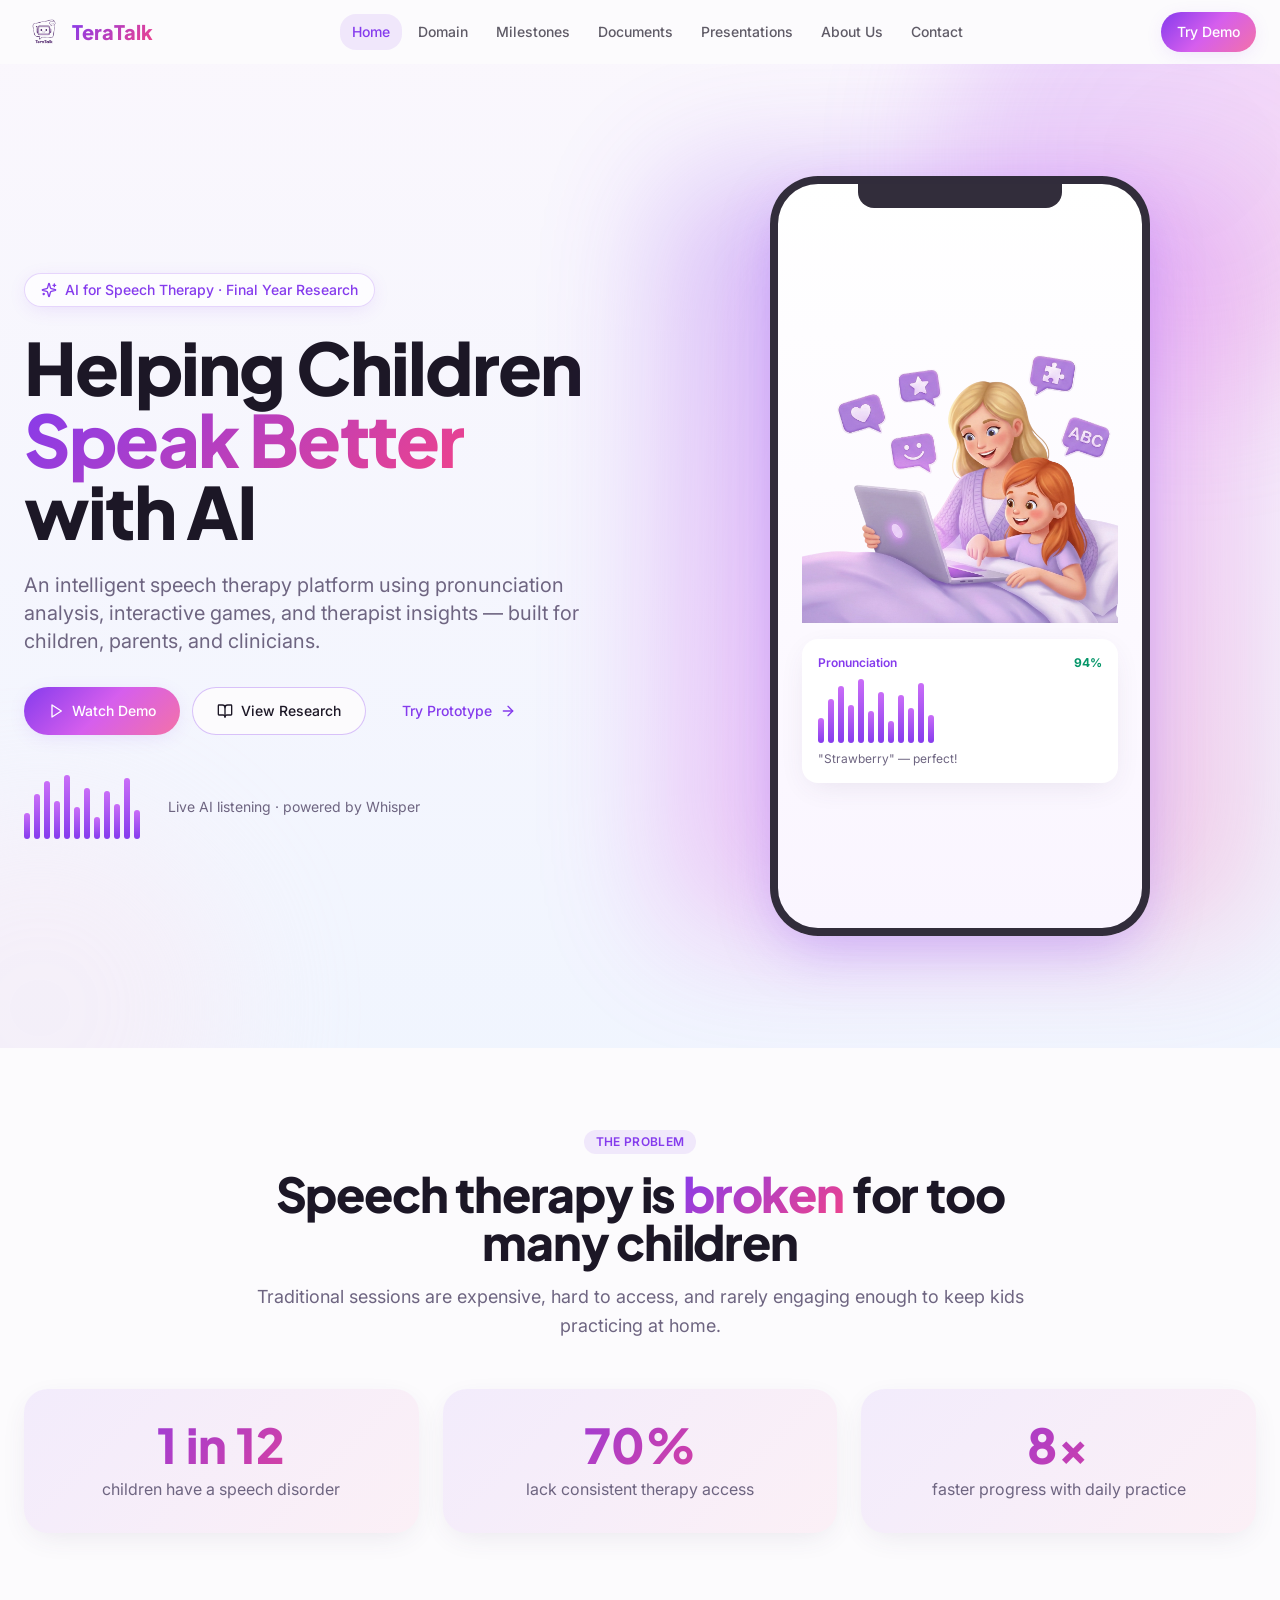
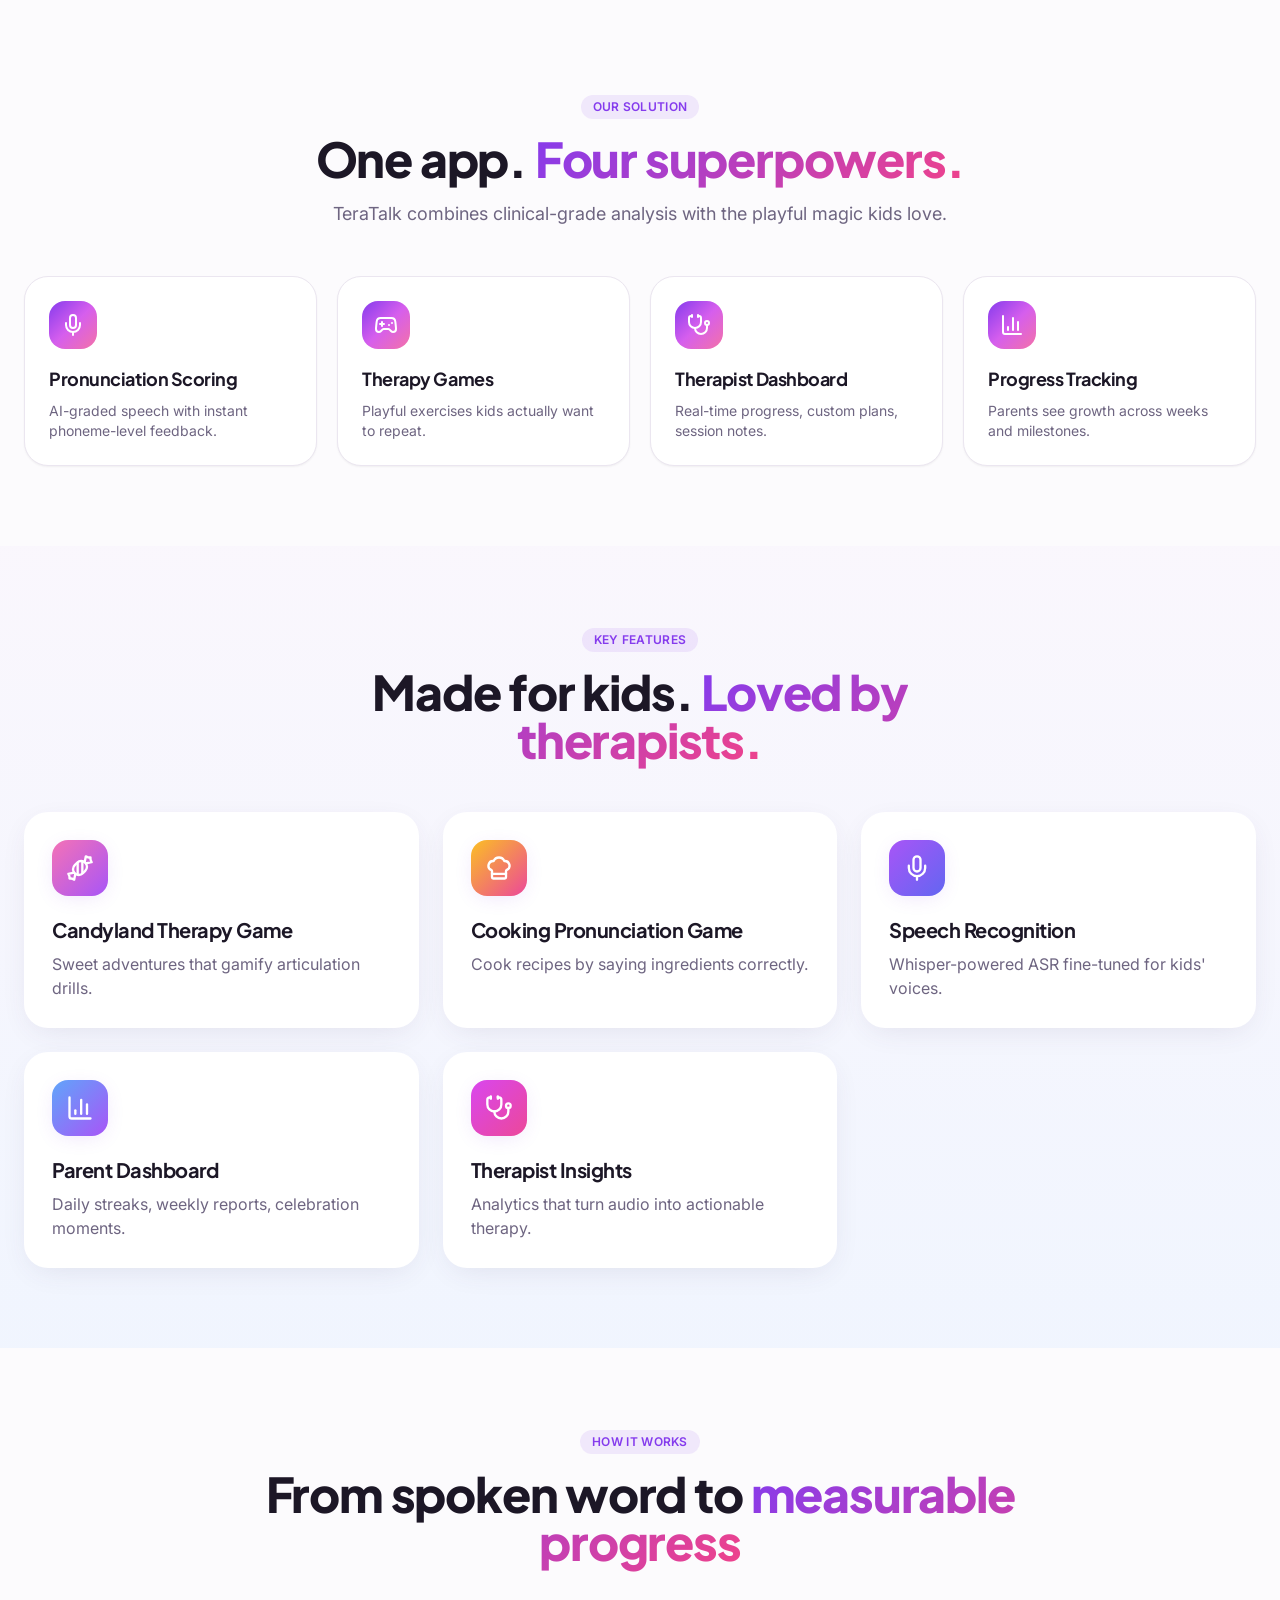
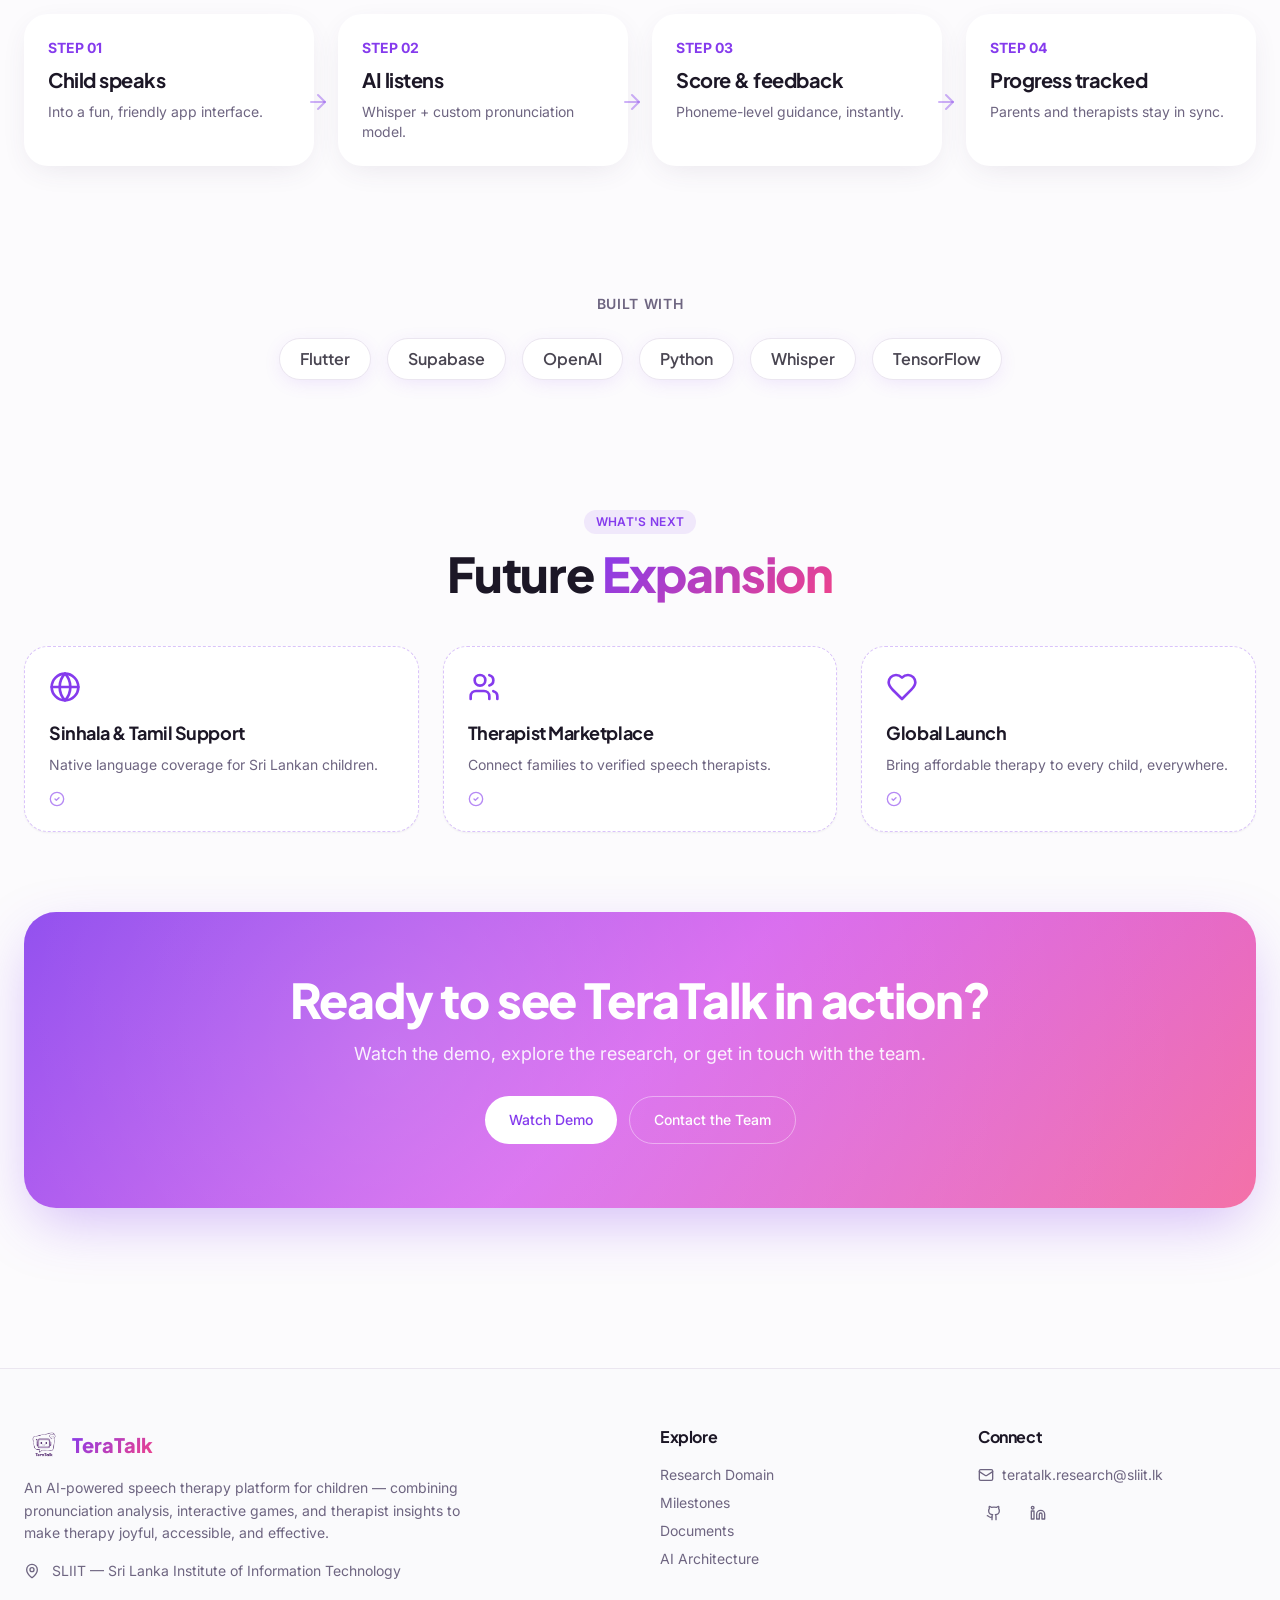
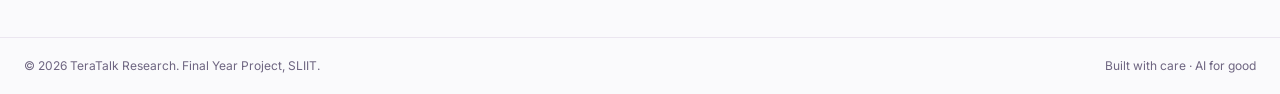
==== index.html @ 1e25bea4 "Initial commit" ====
<!DOCTYPE html>
<html lang="en">

<head>
  <meta charset="UTF-8">
  <meta name="viewport" content="width=device-width, initial-scale=1.0">
  <title>TeraTalk — AI Speech Therapy for Children</title>
  <meta name="description"
    content="An intelligent speech therapy platform using pronunciation analysis, interactive games, and therapist insights to help children speak better.">
  <meta name="author" content="TeraTalk Research Team">

  <meta property="og:title" content="TeraTalk — AI Speech Therapy for Children">
  <meta property="og:description" content="Helping children speak better with AI — research project by SLIIT students.">
  <meta property="og:type" content="website">
  <meta property="og:image" content="https://lovable.dev/opengraph-image-p98pqg.png">

  <meta name="twitter:card" content="summary_large_image">
  <meta name="twitter:site" content="@Lovable">
  <meta name="twitter:image" content="https://lovable.dev/opengraph-image-p98pqg.png">

  <link rel="stylesheet" href="style.css">
  <style type="text/css">
    :where(html[dir="ltr"]),
    :where([data-sonner-toaster][dir="ltr"]) {
      --toast-icon-margin-start: -3px;
      --toast-icon-margin-end: 4px;
      --toast-svg-margin-start: -1px;
      --toast-svg-margin-end: 0px;
      --toast-button-margin-start: auto;
      --toast-button-margin-end: 0;
      --toast-close-button-start: 0;
      --toast-close-button-end: unset;
      --toast-close-button-transform: translate(-35%, -35%)
    }

    :where(html[dir="rtl"]),
    :where([data-sonner-toaster][dir="rtl"]) {
      --toast-icon-margin-start: 4px;
      --toast-icon-margin-end: -3px;
      --toast-svg-margin-start: 0px;
      --toast-svg-margin-end: -1px;
      --toast-button-margin-start: 0;
      --toast-button-margin-end: auto;
      --toast-close-button-start: unset;
      --toast-close-button-end: 0;
      --toast-close-button-transform: translate(35%, -35%)
    }

    :where([data-sonner-toaster]) {
      position: fixed;
      width: var(--width);
      font-family: ui-sans-serif, system-ui, -apple-system, BlinkMacSystemFont, Segoe UI, Roboto, Helvetica Neue, Arial, Noto Sans, sans-serif, Apple Color Emoji, Segoe UI Emoji, Segoe UI Symbol, Noto Color Emoji;
      --gray1: hsl(0, 0%, 99%);
      --gray2: hsl(0, 0%, 97.3%);
      --gray3: hsl(0, 0%, 95.1%);
      --gray4: hsl(0, 0%, 93%);
      --gray5: hsl(0, 0%, 90.9%);
      --gray6: hsl(0, 0%, 88.7%);
      --gray7: hsl(0, 0%, 85.8%);
      --gray8: hsl(0, 0%, 78%);
      --gray9: hsl(0, 0%, 56.1%);
      --gray10: hsl(0, 0%, 52.3%);
      --gray11: hsl(0, 0%, 43.5%);
      --gray12: hsl(0, 0%, 9%);
      --border-radius: 8px;
      box-sizing: border-box;
      padding: 0;
      margin: 0;
      list-style: none;
      outline: none;
      z-index: 999999999;
      transition: transform .4s ease
    }

    :where([data-sonner-toaster][data-lifted="true"]) {
      transform: translateY(-10px)
    }

    @media (hover: none) and (pointer: coarse) {
      :where([data-sonner-toaster][data-lifted="true"]) {
        transform: none
      }
    }

    :where([data-sonner-toaster][data-x-position="right"]) {
      right: var(--offset-right)
    }

    :where([data-sonner-toaster][data-x-position="left"]) {
      left: var(--offset-left)
    }

    :where([data-sonner-toaster][data-x-position="center"]) {
      left: 50%;
      transform: translate(-50%)
    }

    :where([data-sonner-toaster][data-y-position="top"]) {
      top: var(--offset-top)
    }

    :where([data-sonner-toaster][data-y-position="bottom"]) {
      bottom: var(--offset-bottom)
    }

    :where([data-sonner-toast]) {
      --y: translateY(100%);
      --lift-amount: calc(var(--lift) * var(--gap));
      z-index: var(--z-index);
      position: absolute;
      opacity: 0;
      transform: var(--y);
      filter: blur(0);
      touch-action: none;
      transition: transform .4s, opacity .4s, height .4s, box-shadow .2s;
      box-sizing: border-box;
      outline: none;
      overflow-wrap: anywhere
    }

    :where([data-sonner-toast][data-styled="true"]) {
      padding: 16px;
      background: var(--normal-bg);
      border: 1px solid var(--normal-border);
      color: var(--normal-text);
      border-radius: var(--border-radius);
      box-shadow: 0 4px 12px #0000001a;
      width: var(--width);
      font-size: 13px;
      display: flex;
      align-items: center;
      gap: 6px
    }

    :where([data-sonner-toast]:focus-visible) {
      box-shadow: 0 4px 12px #0000001a, 0 0 0 2px #0003
    }

    :where([data-sonner-toast][data-y-position="top"]) {
      top: 0;
      --y: translateY(-100%);
      --lift: 1;
      --lift-amount: calc(1 * var(--gap))
    }

    :where([data-sonner-toast][data-y-position="bottom"]) {
      bottom: 0;
      --y: translateY(100%);
      --lift: -1;
      --lift-amount: calc(var(--lift) * var(--gap))
    }

    :where([data-sonner-toast]) :where([data-description]) {
      font-weight: 400;
      line-height: 1.4;
      color: inherit
    }

    :where([data-sonner-toast]) :where([data-title]) {
      font-weight: 500;
      line-height: 1.5;
      color: inherit
    }

    :where([data-sonner-toast]) :where([data-icon]) {
      display: flex;
      height: 16px;
      width: 16px;
      position: relative;
      justify-content: flex-start;
      align-items: center;
      flex-shrink: 0;
      margin-left: var(--toast-icon-margin-start);
      margin-right: var(--toast-icon-margin-end)
    }

    :where([data-sonner-toast][data-promise="true"]) :where([data-icon])>svg {
      opacity: 0;
      transform: scale(.8);
      transform-origin: center;
      animation: sonner-fade-in .3s ease forwards
    }

    :where([data-sonner-toast]) :where([data-icon])>* {
      flex-shrink: 0
    }

    :where([data-sonner-toast]) :where([data-icon]) svg {
      margin-left: var(--toast-svg-margin-start);
      margin-right: var(--toast-svg-margin-end)
    }

    :where([data-sonner-toast]) :where([data-content]) {
      display: flex;
      flex-direction: column;
      gap: 2px
    }

    [data-sonner-toast][data-styled=true] [data-button] {
      border-radius: 4px;
      padding-left: 8px;
      padding-right: 8px;
      height: 24px;
      font-size: 12px;
      color: var(--normal-bg);
      background: var(--normal-text);
      margin-left: var(--toast-button-margin-start);
      margin-right: var(--toast-button-margin-end);
      border: none;
      cursor: pointer;
      outline: none;
      display: flex;
      align-items: center;
      flex-shrink: 0;
      transition: opacity .4s, box-shadow .2s
    }

    :where([data-sonner-toast]) :where([data-button]):focus-visible {
      box-shadow: 0 0 0 2px #0006
    }

    :where([data-sonner-toast]) :where([data-button]):first-of-type {
      margin-left: var(--toast-button-margin-start);
      margin-right: var(--toast-button-margin-end)
    }

    :where([data-sonner-toast]) :where([data-cancel]) {
      color: var(--normal-text);
      background: rgba(0, 0, 0, .08)
    }

    :where([data-sonner-toast][data-theme="dark"]) :where([data-cancel]) {
      background: rgba(255, 255, 255, .3)
    }

    :where([data-sonner-toast]) :where([data-close-button]) {
      position: absolute;
      left: var(--toast-close-button-start);
      right: var(--toast-close-button-end);
      top: 0;
      height: 20px;
      width: 20px;
      display: flex;
      justify-content: center;
      align-items: center;
      padding: 0;
      color: var(--gray12);
      border: 1px solid var(--gray4);
      transform: var(--toast-close-button-transform);
      border-radius: 50%;
      cursor: pointer;
      z-index: 1;
      transition: opacity .1s, background .2s, border-color .2s
    }

    [data-sonner-toast] [data-close-button] {
      background: var(--gray1)
    }

    :where([data-sonner-toast]) :where([data-close-button]):focus-visible {
      box-shadow: 0 4px 12px #0000001a, 0 0 0 2px #0003
    }

    :where([data-sonner-toast]) :where([data-disabled="true"]) {
      cursor: not-allowed
    }

    :where([data-sonner-toast]):hover :where([data-close-button]):hover {
      background: var(--gray2);
      border-color: var(--gray5)
    }

    :where([data-sonner-toast][data-swiping="true"]):before {
      content: "";
      position: absolute;
      left: -50%;
      right: -50%;
      height: 100%;
      z-index: -1
    }

    :where([data-sonner-toast][data-y-position="top"][data-swiping="true"]):before {
      bottom: 50%;
      transform: scaleY(3) translateY(50%)
    }

    :where([data-sonner-toast][data-y-position="bottom"][data-swiping="true"]):before {
      top: 50%;
      transform: scaleY(3) translateY(-50%)
    }

    :where([data-sonner-toast][data-swiping="false"][data-removed="true"]):before {
      content: "";
      position: absolute;
      inset: 0;
      transform: scaleY(2)
    }

    :where([data-sonner-toast]):after {
      content: "";
      position: absolute;
      left: 0;
      height: calc(var(--gap) + 1px);
      bottom: 100%;
      width: 100%
    }

    :where([data-sonner-toast][data-mounted="true"]) {
      --y: translateY(0);
      opacity: 1
    }

    :where([data-sonner-toast][data-expanded="false"][data-front="false"]) {
      --scale: var(--toasts-before) * .05 + 1;
      --y: translateY(calc(var(--lift-amount) * var(--toasts-before))) scale(calc(-1 * var(--scale)));
      height: var(--front-toast-height)
    }

    :where([data-sonner-toast])>* {
      transition: opacity .4s
    }

    :where([data-sonner-toast][data-expanded="false"][data-front="false"][data-styled="true"])>* {
      opacity: 0
    }

    :where([data-sonner-toast][data-visible="false"]) {
      opacity: 0;
      pointer-events: none
    }

    :where([data-sonner-toast][data-mounted="true"][data-expanded="true"]) {
      --y: translateY(calc(var(--lift) * var(--offset)));
      height: var(--initial-height)
    }

    :where([data-sonner-toast][data-removed="true"][data-front="true"][data-swipe-out="false"]) {
      --y: translateY(calc(var(--lift) * -100%));
      opacity: 0
    }

    :where([data-sonner-toast][data-removed="true"][data-front="false"][data-swipe-out="false"][data-expanded="true"]) {
      --y: translateY(calc(var(--lift) * var(--offset) + var(--lift) * -100%));
      opacity: 0
    }

    :where([data-sonner-toast][data-removed="true"][data-front="false"][data-swipe-out="false"][data-expanded="false"]) {
      --y: translateY(40%);
      opacity: 0;
      transition: transform .5s, opacity .2s
    }

    :where([data-sonner-toast][data-removed="true"][data-front="false"]):before {
      height: calc(var(--initial-height) + 20%)
    }

    [data-sonner-toast][data-swiping=true] {
      transform: var(--y) translateY(var(--swipe-amount-y, 0px)) translate(var(--swipe-amount-x, 0px));
      transition: none
    }

    [data-sonner-toast][data-swiped=true] {
      user-select: none
    }

    [data-sonner-toast][data-swipe-out=true][data-y-position=bottom],
    [data-sonner-toast][data-swipe-out=true][data-y-position=top] {
      animation-duration: .2s;
      animation-timing-function: ease-out;
      animation-fill-mode: forwards
    }

    [data-sonner-toast][data-swipe-out=true][data-swipe-direction=left] {
      animation-name: swipe-out-left
    }

    [data-sonner-toast][data-swipe-out=true][data-swipe-direction=right] {
      animation-name: swipe-out-right
    }

    [data-sonner-toast][data-swipe-out=true][data-swipe-direction=up] {
      animation-name: swipe-out-up
    }

    [data-sonner-toast][data-swipe-out=true][data-swipe-direction=down] {
      animation-name: swipe-out-down
    }

    @keyframes swipe-out-left {
      0% {
        transform: var(--y) translate(var(--swipe-amount-x));
        opacity: 1
      }

      to {
        transform: var(--y) translate(calc(var(--swipe-amount-x) - 100%));
        opacity: 0
      }
    }

    @keyframes swipe-out-right {
      0% {
        transform: var(--y) translate(var(--swipe-amount-x));
        opacity: 1
      }

      to {
        transform: var(--y) translate(calc(var(--swipe-amount-x) + 100%));
        opacity: 0
      }
    }

    @keyframes swipe-out-up {
      0% {
        transform: var(--y) translateY(var(--swipe-amount-y));
        opacity: 1
      }

      to {
        transform: var(--y) translateY(calc(var(--swipe-amount-y) - 100%));
        opacity: 0
      }
    }

    @keyframes swipe-out-down {
      0% {
        transform: var(--y) translateY(var(--swipe-amount-y));
        opacity: 1
      }

      to {
        transform: var(--y) translateY(calc(var(--swipe-amount-y) + 100%));
        opacity: 0
      }
    }

    @media (max-width: 600px) {
      [data-sonner-toaster] {
        position: fixed;
        right: var(--mobile-offset-right);
        left: var(--mobile-offset-left);
        width: 100%
      }

      [data-sonner-toaster][dir=rtl] {
        left: calc(var(--mobile-offset-left) * -1)
      }

      [data-sonner-toaster] [data-sonner-toast] {
        left: 0;
        right: 0;
        width: calc(100% - var(--mobile-offset-left) * 2)
      }

      [data-sonner-toaster][data-x-position=left] {
        left: var(--mobile-offset-left)
      }

      [data-sonner-toaster][data-y-position=bottom] {
        bottom: var(--mobile-offset-bottom)
      }

      [data-sonner-toaster][data-y-position=top] {
        top: var(--mobile-offset-top)
      }

      [data-sonner-toaster][data-x-position=center] {
        left: var(--mobile-offset-left);
        right: var(--mobile-offset-right);
        transform: none
      }
    }

    [data-sonner-toaster][data-theme=light] {
      --normal-bg: #fff;
      --normal-border: var(--gray4);
      --normal-text: var(--gray12);
      --success-bg: hsl(143, 85%, 96%);
      --success-border: hsl(145, 92%, 91%);
      --success-text: hsl(140, 100%, 27%);
      --info-bg: hsl(208, 100%, 97%);
      --info-border: hsl(221, 91%, 91%);
      --info-text: hsl(210, 92%, 45%);
      --warning-bg: hsl(49, 100%, 97%);
      --warning-border: hsl(49, 91%, 91%);
      --warning-text: hsl(31, 92%, 45%);
      --error-bg: hsl(359, 100%, 97%);
      --error-border: hsl(359, 100%, 94%);
      --error-text: hsl(360, 100%, 45%)
    }

    [data-sonner-toaster][data-theme=light] [data-sonner-toast][data-invert=true] {
      --normal-bg: #000;
      --normal-border: hsl(0, 0%, 20%);
      --normal-text: var(--gray1)
    }

    [data-sonner-toaster][data-theme=dark] [data-sonner-toast][data-invert=true] {
      --normal-bg: #fff;
      --normal-border: var(--gray3);
      --normal-text: var(--gray12)
    }

    [data-sonner-toaster][data-theme=dark] {
      --normal-bg: #000;
      --normal-bg-hover: hsl(0, 0%, 12%);
      --normal-border: hsl(0, 0%, 20%);
      --normal-border-hover: hsl(0, 0%, 25%);
      --normal-text: var(--gray1);
      --success-bg: hsl(150, 100%, 6%);
      --success-border: hsl(147, 100%, 12%);
      --success-text: hsl(150, 86%, 65%);
      --info-bg: hsl(215, 100%, 6%);
      --info-border: hsl(223, 100%, 12%);
      --info-text: hsl(216, 87%, 65%);
      --warning-bg: hsl(64, 100%, 6%);
      --warning-border: hsl(60, 100%, 12%);
      --warning-text: hsl(46, 87%, 65%);
      --error-bg: hsl(358, 76%, 10%);
      --error-border: hsl(357, 89%, 16%);
      --error-text: hsl(358, 100%, 81%)
    }

    [data-sonner-toaster][data-theme=dark] [data-sonner-toast] [data-close-button] {
      background: var(--normal-bg);
      border-color: var(--normal-border);
      color: var(--normal-text)
    }

    [data-sonner-toaster][data-theme=dark] [data-sonner-toast] [data-close-button]:hover {
      background: var(--normal-bg-hover);
      border-color: var(--normal-border-hover)
    }

    [data-rich-colors=true][data-sonner-toast][data-type=success],
    [data-rich-colors=true][data-sonner-toast][data-type=success] [data-close-button] {
      background: var(--success-bg);
      border-color: var(--success-border);
      color: var(--success-text)
    }

    [data-rich-colors=true][data-sonner-toast][data-type=info],
    [data-rich-colors=true][data-sonner-toast][data-type=info] [data-close-button] {
      background: var(--info-bg);
      border-color: var(--info-border);
      color: var(--info-text)
    }

    [data-rich-colors=true][data-sonner-toast][data-type=warning],
    [data-rich-colors=true][data-sonner-toast][data-type=warning] [data-close-button] {
      background: var(--warning-bg);
      border-color: var(--warning-border);
      color: var(--warning-text)
    }

    [data-rich-colors=true][data-sonner-toast][data-type=error],
    [data-rich-colors=true][data-sonner-toast][data-type=error] [data-close-button] {
      background: var(--error-bg);
      border-color: var(--error-border);
      color: var(--error-text)
    }

    .sonner-loading-wrapper {
      --size: 16px;
      height: var(--size);
      width: var(--size);
      position: absolute;
      inset: 0;
      z-index: 10
    }

    .sonner-loading-wrapper[data-visible=false] {
      transform-origin: center;
      animation: sonner-fade-out .2s ease forwards
    }

    .sonner-spinner {
      position: relative;
      top: 50%;
      left: 50%;
      height: var(--size);
      width: var(--size)
    }

    .sonner-loading-bar {
      animation: sonner-spin 1.2s linear infinite;
      background: var(--gray11);
      border-radius: 6px;
      height: 8%;
      left: -10%;
      position: absolute;
      top: -3.9%;
      width: 24%
    }

    .sonner-loading-bar:nth-child(1) {
      animation-delay: -1.2s;
      transform: rotate(.0001deg) translate(146%)
    }

    .sonner-loading-bar:nth-child(2) {
      animation-delay: -1.1s;
      transform: rotate(30deg) translate(146%)
    }

    .sonner-loading-bar:nth-child(3) {
      animation-delay: -1s;
      transform: rotate(60deg) translate(146%)
    }

    .sonner-loading-bar:nth-child(4) {
      animation-delay: -.9s;
      transform: rotate(90deg) translate(146%)
    }

    .sonner-loading-bar:nth-child(5) {
      animation-delay: -.8s;
      transform: rotate(120deg) translate(146%)
    }

    .sonner-loading-bar:nth-child(6) {
      animation-delay: -.7s;
      transform: rotate(150deg) translate(146%)
    }

    .sonner-loading-bar:nth-child(7) {
      animation-delay: -.6s;
      transform: rotate(180deg) translate(146%)
    }

    .sonner-loading-bar:nth-child(8) {
      animation-delay: -.5s;
      transform: rotate(210deg) translate(146%)
    }

    .sonner-loading-bar:nth-child(9) {
      animation-delay: -.4s;
      transform: rotate(240deg) translate(146%)
    }

    .sonner-loading-bar:nth-child(10) {
      animation-delay: -.3s;
      transform: rotate(270deg) translate(146%)
    }

    .sonner-loading-bar:nth-child(11) {
      animation-delay: -.2s;
      transform: rotate(300deg) translate(146%)
    }

    .sonner-loading-bar:nth-child(12) {
      animation-delay: -.1s;
      transform: rotate(330deg) translate(146%)
    }

    @keyframes sonner-fade-in {
      0% {
        opacity: 0;
        transform: scale(.8)
      }

      to {
        opacity: 1;
        transform: scale(1)
      }
    }

    @keyframes sonner-fade-out {
      0% {
        opacity: 1;
        transform: scale(1)
      }

      to {
        opacity: 0;
        transform: scale(.8)
      }
    }

    @keyframes sonner-spin {
      0% {
        opacity: 1
      }

      to {
        opacity: .15
      }
    }

    @media (prefers-reduced-motion) {

      [data-sonner-toast],
      [data-sonner-toast]>*,
      .sonner-loading-bar {
        transition: none !important;
        animation: none !important
      }
    }

    .sonner-loader {
      position: absolute;
      top: 50%;
      left: 50%;
      transform: translate(-50%, -50%);
      transform-origin: center;
      transition: opacity .2s, transform .2s
    }

    .sonner-loader[data-visible=false] {
      opacity: 0;
      transform: scale(.8) translate(-50%, -50%)
    }
  </style>
</head>

<body>
  <div id="root">
    <div role="region" aria-label="Notifications (F8)" tabindex="-1" style="pointer-events: none;">
      <ol tabindex="-1"
        class="fixed top-0 z-[100] flex max-h-screen w-full flex-col-reverse p-4 sm:bottom-0 sm:right-0 sm:top-auto sm:flex-col md:max-w-[420px]">
      </ol>
    </div>
    <section aria-label="Notifications alt+T" tabindex="-1" aria-live="polite" aria-relevant="additions text"
      aria-atomic="false"></section>
    <div class="min-h-screen flex flex-col">
      <header class="fixed top-0 inset-x-0 z-50 transition-smooth bg-transparent">
        <div class="container flex h-16 items-center justify-between"><a
            class="flex items-center gap-2 font-display font-extrabold text-xl" href="index.html"><span
              class="grid place-items-center w-10 h-10 overflow-hidden"><img src="assets/logo.png" alt="TeraTalk Logo"
                class="w-full h-full object-contain" /></span><span class="text-gradient">TeraTalk</span></a>
          <nav class="hidden lg:flex items-center gap-1"><a aria-current="page"
              class="px-3 py-2 text-sm font-medium rounded-lg transition-smooth text-primary bg-primary/10"
              href="index.html">Home</a><a
              class="px-3 py-2 text-sm font-medium rounded-lg transition-smooth text-foreground/70 hover:text-primary hover:bg-primary/5"
              href="domain.html">Domain</a><a
              class="px-3 py-2 text-sm font-medium rounded-lg transition-smooth text-foreground/70 hover:text-primary hover:bg-primary/5"
              href="milestones.html">Milestones</a><a
              class="px-3 py-2 text-sm font-medium rounded-lg transition-smooth text-foreground/70 hover:text-primary hover:bg-primary/5"
              href="documents.html">Documents</a><a
              class="px-3 py-2 text-sm font-medium rounded-lg transition-smooth text-foreground/70 hover:text-primary hover:bg-primary/5"
              href="presentations.html">Presentations</a>
            <!-- <a
              class="px-3 py-2 text-sm font-medium rounded-lg transition-smooth text-foreground/70 hover:text-primary hover:bg-primary/5"
              href="demo.html">Demo</a> -->
            <!-- <a class="px-3 py-2 text-sm font-medium rounded-lg transition-smooth text-foreground/70 hover:text-primary hover:bg-primary/5"
              href="architecture.html">AI</a> -->

            <a class="px-3 py-2 text-sm font-medium rounded-lg transition-smooth text-foreground/70 hover:text-primary hover:bg-primary/5"
              href="about.html">About Us</a><a
              class="px-3 py-2 text-sm font-medium rounded-lg transition-smooth text-foreground/70 hover:text-primary hover:bg-primary/5"
              href="contact.html">Contact</a>
          </nav>
          <div class="hidden lg:flex"><a
              class="inline-flex items-center justify-center gap-2 whitespace-nowrap text-sm font-medium ring-offset-background transition-colors focus-visible:outline-none focus-visible:ring-2 focus-visible:ring-ring focus-visible:ring-offset-2 disabled:pointer-events-none disabled:opacity-50 [&amp;_svg]:pointer-events-none [&amp;_svg]:size-4 [&amp;_svg]:shrink-0 bg-primary hover:bg-primary/90 h-10 px-4 py-2 rounded-full gradient-hero text-white border-0 shadow-soft hover:shadow-glow"
              href="demo.html">Try Demo</a></div><button class="lg:hidden p-2 rounded-lg hover:bg-muted"
            aria-label="Menu"><svg xmlns="http://www.w3.org/2000/svg" width="24" height="24" viewBox="0 0 24 24"
              fill="none" stroke="currentColor" stroke-width="2" stroke-linecap="round" stroke-linejoin="round"
              class="lucide lucide-menu">
              <line x1="4" x2="20" y1="12" y2="12"></line>
              <line x1="4" x2="20" y1="6" y2="6"></line>
              <line x1="4" x2="20" y1="18" y2="18"></line>
            </svg></button>
        </div>
      </header>
      <main class="flex-1 pt-16">
        <section class="relative overflow-hidden">
          <div class="absolute inset-0 gradient-soft -z-10"></div>
          <div
            class="absolute -top-40 -right-40 w-[500px] h-[500px] rounded-full gradient-hero opacity-20 blur-3xl animate-pulse-glow -z-10">
          </div>
          <div
            class="absolute -bottom-40 -left-40 w-[400px] h-[400px] rounded-full bg-accent opacity-30 blur-3xl -z-10">
          </div>
          <div class="container py-20 md:py-28 grid lg:grid-cols-2 gap-12 items-center">
            <div class="animate-fade-up"><span
                class="inline-flex items-center gap-2 px-4 py-1.5 rounded-full bg-white/70 backdrop-blur border border-primary/20 text-sm font-medium text-primary mb-6 shadow-soft"><svg
                  xmlns="http://www.w3.org/2000/svg" width="24" height="24" viewBox="0 0 24 24" fill="none"
                  stroke="currentColor" stroke-width="2" stroke-linecap="round" stroke-linejoin="round"
                  class="lucide lucide-sparkles w-4 h-4">
                  <path
                    d="M9.937 15.5A2 2 0 0 0 8.5 14.063l-6.135-1.582a.5.5 0 0 1 0-.962L8.5 9.936A2 2 0 0 0 9.937 8.5l1.582-6.135a.5.5 0 0 1 .963 0L14.063 8.5A2 2 0 0 0 15.5 9.937l6.135 1.581a.5.5 0 0 1 0 .964L15.5 14.063a2 2 0 0 0-1.437 1.437l-1.582 6.135a.5.5 0 0 1-.963 0z">
                  </path>
                  <path d="M20 3v4"></path>
                  <path d="M22 5h-4"></path>
                  <path d="M4 17v2"></path>
                  <path d="M5 18H3"></path>
                </svg> AI for Speech Therapy · Final Year Research</span>
              <h1 class="text-4xl md:text-6xl lg:text-7xl font-display font-extrabold leading-[1.05] tracking-tight">
                Helping Children <br><span class="text-gradient">Speak Better</span> with AI</h1>
              <p class="mt-6 text-lg md:text-xl text-muted-foreground max-w-xl leading-relaxed">An intelligent speech
                therapy platform using pronunciation analysis, interactive games, and therapist insights — built for
                children, parents, and clinicians.</p>
              <div class="mt-8 flex flex-wrap gap-3"><a
                  class="inline-flex items-center justify-center gap-2 whitespace-nowrap text-sm font-medium ring-offset-background transition-colors focus-visible:outline-none focus-visible:ring-2 focus-visible:ring-ring focus-visible:ring-offset-2 disabled:pointer-events-none disabled:opacity-50 [&amp;_svg]:pointer-events-none [&amp;_svg]:size-4 [&amp;_svg]:shrink-0 bg-primary hover:bg-primary/90 rounded-full gradient-hero text-white border-0 shadow-soft hover:shadow-glow h-12 px-6"
                  href="demo.html"><svg xmlns="http://www.w3.org/2000/svg" width="24" height="24" viewBox="0 0 24 24"
                    fill="none" stroke="currentColor" stroke-width="2" stroke-linecap="round" stroke-linejoin="round"
                    class="lucide lucide-play w-4 h-4">
                    <polygon points="6 3 20 12 6 21 6 3"></polygon>
                  </svg> Watch Demo</a><a
                  class="inline-flex items-center justify-center gap-2 whitespace-nowrap text-sm font-medium ring-offset-background transition-colors focus-visible:outline-none focus-visible:ring-2 focus-visible:ring-ring focus-visible:ring-offset-2 disabled:pointer-events-none disabled:opacity-50 [&amp;_svg]:pointer-events-none [&amp;_svg]:size-4 [&amp;_svg]:shrink-0 border bg-background hover:text-accent-foreground rounded-full h-12 px-6 border-primary/30 hover:bg-primary/5"
                  href="domain.html"><svg xmlns="http://www.w3.org/2000/svg" width="24" height="24" viewBox="0 0 24 24"
                    fill="none" stroke="currentColor" stroke-width="2" stroke-linecap="round" stroke-linejoin="round"
                    class="lucide lucide-book-open w-4 h-4">
                    <path d="M12 7v14"></path>
                    <path
                      d="M3 18a1 1 0 0 1-1-1V4a1 1 0 0 1 1-1h5a4 4 0 0 1 4 4 4 4 0 0 1 4-4h5a1 1 0 0 1 1 1v13a1 1 0 0 1-1 1h-6a3 3 0 0 0-3 3 3 3 0 0 0-3-3z">
                    </path>
                  </svg> View Research</a><a
                  class="inline-flex items-center justify-center gap-2 whitespace-nowrap text-sm font-medium ring-offset-background transition-colors focus-visible:outline-none focus-visible:ring-2 focus-visible:ring-ring focus-visible:ring-offset-2 disabled:pointer-events-none disabled:opacity-50 [&amp;_svg]:pointer-events-none [&amp;_svg]:size-4 [&amp;_svg]:shrink-0 hover:text-accent-foreground rounded-full h-12 px-6 text-primary hover:bg-primary/10"
                  href="architecture.html">Try Prototype <svg xmlns="http://www.w3.org/2000/svg" width="24" height="24"
                    viewBox="0 0 24 24" fill="none" stroke="currentColor" stroke-width="2" stroke-linecap="round"
                    stroke-linejoin="round" class="lucide lucide-arrow-right w-4 h-4">
                    <path d="M5 12h14"></path>
                    <path d="m12 5 7 7-7 7"></path>
                  </svg></a></div>
              <div class="mt-10 flex items-center gap-4 text-sm text-muted-foreground">
                <div class="flex items-end gap-1 h-16 w-32"><span
                    class="waveform-bar w-1.5 rounded-full bg-gradient-to-t from-primary to-primary-glow"
                    style="height: 40%; animation-delay: 0s;"></span><span
                    class="waveform-bar w-1.5 rounded-full bg-gradient-to-t from-primary to-primary-glow"
                    style="height: 70%; animation-delay: 0.08s;"></span><span
                    class="waveform-bar w-1.5 rounded-full bg-gradient-to-t from-primary to-primary-glow"
                    style="height: 90%; animation-delay: 0.16s;"></span><span
                    class="waveform-bar w-1.5 rounded-full bg-gradient-to-t from-primary to-primary-glow"
                    style="height: 60%; animation-delay: 0.24s;"></span><span
                    class="waveform-bar w-1.5 rounded-full bg-gradient-to-t from-primary to-primary-glow"
                    style="height: 100%; animation-delay: 0.32s;"></span><span
                    class="waveform-bar w-1.5 rounded-full bg-gradient-to-t from-primary to-primary-glow"
                    style="height: 50%; animation-delay: 0.4s;"></span><span
                    class="waveform-bar w-1.5 rounded-full bg-gradient-to-t from-primary to-primary-glow"
                    style="height: 80%; animation-delay: 0.48s;"></span><span
                    class="waveform-bar w-1.5 rounded-full bg-gradient-to-t from-primary to-primary-glow"
                    style="height: 35%; animation-delay: 0.56s;"></span><span
                    class="waveform-bar w-1.5 rounded-full bg-gradient-to-t from-primary to-primary-glow"
                    style="height: 75%; animation-delay: 0.64s;"></span><span
                    class="waveform-bar w-1.5 rounded-full bg-gradient-to-t from-primary to-primary-glow"
                    style="height: 55%; animation-delay: 0.72s;"></span><span
                    class="waveform-bar w-1.5 rounded-full bg-gradient-to-t from-primary to-primary-glow"
                    style="height: 95%; animation-delay: 0.8s;"></span><span
                    class="waveform-bar w-1.5 rounded-full bg-gradient-to-t from-primary to-primary-glow"
                    style="height: 45%; animation-delay: 0.88s;"></span></div><span>Live AI listening · powered by
                  Whisper</span>
              </div>
            </div>
            <div class="relative animate-fade-up" style="animation-delay: 0.15s;">
              <div class="absolute inset-0 gradient-hero rounded-[3rem] blur-3xl opacity-30 animate-pulse-glow"></div>
              <div
                class="relative mx-auto w-[320px] md:w-[380px] aspect-[9/18] rounded-[3rem] bg-gradient-to-b from-white to-purple-50 border-8 border-foreground/90 shadow-glow overflow-hidden animate-float">
                <div class="absolute top-0 inset-x-0 h-6 bg-foreground/90 rounded-b-2xl mx-20"></div>
                <div class="absolute inset-0 p-6 pt-10 flex flex-col items-center justify-center"><img
                    src="assets/onboard2.png" alt="Child speaking with AI" class="w-full max-h-[60%] object-contain"
                    width="760" height="760">
                  <div class="mt-4 w-full bg-white rounded-2xl p-4 shadow-card">
                    <div class="flex items-center justify-between mb-2"><span
                        class="text-xs font-semibold text-primary">Pronunciation</span><span
                        class="text-xs font-bold text-emerald-600">94%</span></div>
                    <div class="flex items-end gap-1 h-16 w-full h-10"><span
                        class="waveform-bar w-1.5 rounded-full bg-gradient-to-t from-primary to-primary-glow"
                        style="height: 40%; animation-delay: 0s;"></span><span
                        class="waveform-bar w-1.5 rounded-full bg-gradient-to-t from-primary to-primary-glow"
                        style="height: 70%; animation-delay: 0.08s;"></span><span
                        class="waveform-bar w-1.5 rounded-full bg-gradient-to-t from-primary to-primary-glow"
                        style="height: 90%; animation-delay: 0.16s;"></span><span
                        class="waveform-bar w-1.5 rounded-full bg-gradient-to-t from-primary to-primary-glow"
                        style="height: 60%; animation-delay: 0.24s;"></span><span
                        class="waveform-bar w-1.5 rounded-full bg-gradient-to-t from-primary to-primary-glow"
                        style="height: 100%; animation-delay: 0.32s;"></span><span
                        class="waveform-bar w-1.5 rounded-full bg-gradient-to-t from-primary to-primary-glow"
                        style="height: 50%; animation-delay: 0.4s;"></span><span
                        class="waveform-bar w-1.5 rounded-full bg-gradient-to-t from-primary to-primary-glow"
                        style="height: 80%; animation-delay: 0.48s;"></span><span
                        class="waveform-bar w-1.5 rounded-full bg-gradient-to-t from-primary to-primary-glow"
                        style="height: 35%; animation-delay: 0.56s;"></span><span
                        class="waveform-bar w-1.5 rounded-full bg-gradient-to-t from-primary to-primary-glow"
                        style="height: 75%; animation-delay: 0.64s;"></span><span
                        class="waveform-bar w-1.5 rounded-full bg-gradient-to-t from-primary to-primary-glow"
                        style="height: 55%; animation-delay: 0.72s;"></span><span
                        class="waveform-bar w-1.5 rounded-full bg-gradient-to-t from-primary to-primary-glow"
                        style="height: 95%; animation-delay: 0.8s;"></span><span
                        class="waveform-bar w-1.5 rounded-full bg-gradient-to-t from-primary to-primary-glow"
                        style="height: 45%; animation-delay: 0.88s;"></span></div>
                    <p class="mt-2 text-xs text-muted-foreground">"Strawberry" — perfect!</p>
                  </div>
                </div>
              </div>
            </div>
          </div>
        </section>
        <section class="container py-20">
          <div class="max-w-3xl mb-12 mx-auto text-center"><span
              class="inline-block px-3 py-1 rounded-full text-xs font-semibold tracking-wide uppercase bg-primary/10 text-primary mb-4">The
              Problem</span>
            <h2 class="text-3xl md:text-5xl font-display font-extrabold leading-tight"><span>Speech therapy is
              </span><span class="text-gradient">broken</span><span> for too many children</span></h2>
            <p class="mt-4 text-lg text-muted-foreground leading-relaxed">Traditional sessions are expensive, hard to
              access, and rarely engaging enough to keep kids practicing at home.</p>
          </div>
          <div class="grid md:grid-cols-3 gap-6">
            <div
              class="bg-card text-card-foreground shadow-sm p-8 text-center rounded-3xl border-0 shadow-card gradient-card hover:shadow-glow transition-smooth">
              <div class="text-4xl md:text-5xl font-display font-extrabold text-gradient mb-2">1 in 12</div>
              <p class="text-muted-foreground">children have a speech disorder</p>
            </div>
            <div
              class="bg-card text-card-foreground shadow-sm p-8 text-center rounded-3xl border-0 shadow-card gradient-card hover:shadow-glow transition-smooth">
              <div class="text-4xl md:text-5xl font-display font-extrabold text-gradient mb-2">70%</div>
              <p class="text-muted-foreground">lack consistent therapy access</p>
            </div>
            <div
              class="bg-card text-card-foreground shadow-sm p-8 text-center rounded-3xl border-0 shadow-card gradient-card hover:shadow-glow transition-smooth">
              <div class="text-4xl md:text-5xl font-display font-extrabold text-gradient mb-2">8x</div>
              <p class="text-muted-foreground">faster progress with daily practice</p>
            </div>
          </div>
        </section>
        <section class="container py-20">
          <div class="max-w-3xl mb-12 mx-auto text-center"><span
              class="inline-block px-3 py-1 rounded-full text-xs font-semibold tracking-wide uppercase bg-primary/10 text-primary mb-4">Our
              Solution</span>
            <h2 class="text-3xl md:text-5xl font-display font-extrabold leading-tight"><span>One app. </span><span
                class="text-gradient">Four superpowers.</span><span></span></h2>
            <p class="mt-4 text-lg text-muted-foreground leading-relaxed">TeraTalk combines clinical-grade analysis with
              the playful magic kids love.</p>
          </div>
          <div class="grid sm:grid-cols-2 lg:grid-cols-4 gap-5">
            <div
              class="bg-card text-card-foreground shadow-sm p-6 rounded-3xl border border-border hover:border-primary/30 hover:shadow-soft transition-smooth group">
              <div
                class="w-12 h-12 rounded-2xl gradient-hero grid place-items-center mb-4 group-hover:scale-110 transition-smooth">
                <svg xmlns="http://www.w3.org/2000/svg" width="24" height="24" viewBox="0 0 24 24" fill="none"
                  stroke="currentColor" stroke-width="2" stroke-linecap="round" stroke-linejoin="round"
                  class="lucide lucide-mic w-6 h-6 text-white">
                  <path d="M12 2a3 3 0 0 0-3 3v7a3 3 0 0 0 6 0V5a3 3 0 0 0-3-3Z"></path>
                  <path d="M19 10v2a7 7 0 0 1-14 0v-2"></path>
                  <line x1="12" x2="12" y1="19" y2="22"></line>
                </svg>
              </div>
              <h3 class="font-display font-bold text-lg mb-2">Pronunciation Scoring</h3>
              <p class="text-sm text-muted-foreground">AI-graded speech with instant phoneme-level feedback.</p>
            </div>
            <div
              class="bg-card text-card-foreground shadow-sm p-6 rounded-3xl border border-border hover:border-primary/30 hover:shadow-soft transition-smooth group">
              <div
                class="w-12 h-12 rounded-2xl gradient-hero grid place-items-center mb-4 group-hover:scale-110 transition-smooth">
                <svg xmlns="http://www.w3.org/2000/svg" width="24" height="24" viewBox="0 0 24 24" fill="none"
                  stroke="currentColor" stroke-width="2" stroke-linecap="round" stroke-linejoin="round"
                  class="lucide lucide-gamepad2 w-6 h-6 text-white">
                  <line x1="6" x2="10" y1="11" y2="11"></line>
                  <line x1="8" x2="8" y1="9" y2="13"></line>
                  <line x1="15" x2="15.01" y1="12" y2="12"></line>
                  <line x1="18" x2="18.01" y1="10" y2="10"></line>
                  <path
                    d="M17.32 5H6.68a4 4 0 0 0-3.978 3.59c-.006.052-.01.101-.017.152C2.604 9.416 2 14.456 2 16a3 3 0 0 0 3 3c1 0 1.5-.5 2-1l1.414-1.414A2 2 0 0 1 9.828 16h4.344a2 2 0 0 1 1.414.586L17 18c.5.5 1 1 2 1a3 3 0 0 0 3-3c0-1.545-.604-6.584-.685-7.258-.007-.05-.011-.1-.017-.151A4 4 0 0 0 17.32 5z">
                  </path>
                </svg>
              </div>
              <h3 class="font-display font-bold text-lg mb-2">Therapy Games</h3>
              <p class="text-sm text-muted-foreground">Playful exercises kids actually want to repeat.</p>
            </div>
            <div
              class="bg-card text-card-foreground shadow-sm p-6 rounded-3xl border border-border hover:border-primary/30 hover:shadow-soft transition-smooth group">
              <div
                class="w-12 h-12 rounded-2xl gradient-hero grid place-items-center mb-4 group-hover:scale-110 transition-smooth">
                <svg xmlns="http://www.w3.org/2000/svg" width="24" height="24" viewBox="0 0 24 24" fill="none"
                  stroke="currentColor" stroke-width="2" stroke-linecap="round" stroke-linejoin="round"
                  class="lucide lucide-stethoscope w-6 h-6 text-white">
                  <path d="M11 2v2"></path>
                  <path d="M5 2v2"></path>
                  <path d="M5 3H4a2 2 0 0 0-2 2v4a6 6 0 0 0 12 0V5a2 2 0 0 0-2-2h-1"></path>
                  <path d="M8 15a6 6 0 0 0 12 0v-3"></path>
                  <circle cx="20" cy="10" r="2"></circle>
                </svg>
              </div>
              <h3 class="font-display font-bold text-lg mb-2">Therapist Dashboard</h3>
              <p class="text-sm text-muted-foreground">Real-time progress, custom plans, session notes.</p>
            </div>
            <div
              class="bg-card text-card-foreground shadow-sm p-6 rounded-3xl border border-border hover:border-primary/30 hover:shadow-soft transition-smooth group">
              <div
                class="w-12 h-12 rounded-2xl gradient-hero grid place-items-center mb-4 group-hover:scale-110 transition-smooth">
                <svg xmlns="http://www.w3.org/2000/svg" width="24" height="24" viewBox="0 0 24 24" fill="none"
                  stroke="currentColor" stroke-width="2" stroke-linecap="round" stroke-linejoin="round"
                  class="lucide lucide-chart-column w-6 h-6 text-white">
                  <path d="M3 3v16a2 2 0 0 0 2 2h16"></path>
                  <path d="M18 17V9"></path>
                  <path d="M13 17V5"></path>
                  <path d="M8 17v-3"></path>
                </svg>
              </div>
              <h3 class="font-display font-bold text-lg mb-2">Progress Tracking</h3>
              <p class="text-sm text-muted-foreground">Parents see growth across weeks and milestones.</p>
            </div>
          </div>
        </section>
        <section class="py-20 gradient-soft">
          <div class="container">
            <div class="max-w-3xl mb-12 mx-auto text-center"><span
                class="inline-block px-3 py-1 rounded-full text-xs font-semibold tracking-wide uppercase bg-primary/10 text-primary mb-4">Key
                Features</span>
              <h2 class="text-3xl md:text-5xl font-display font-extrabold leading-tight"><span>Made for kids.
                </span><span class="text-gradient">Loved by therapists.</span><span></span></h2>
            </div>
            <div class="grid md:grid-cols-2 lg:grid-cols-3 gap-6">
              <div
                class="bg-card text-card-foreground shadow-sm p-7 rounded-3xl border-0 shadow-card hover:shadow-glow hover:-translate-y-1 transition-smooth">
                <div
                  class="w-14 h-14 rounded-2xl bg-gradient-to-br from-pink-400 to-purple-500 grid place-items-center mb-5 shadow-soft">
                  <svg xmlns="http://www.w3.org/2000/svg" width="24" height="24" viewBox="0 0 24 24" fill="none"
                    stroke="currentColor" stroke-width="2" stroke-linecap="round" stroke-linejoin="round"
                    class="lucide lucide-candy w-7 h-7 text-white">
                    <path d="m9.5 7.5-2 2a4.95 4.95 0 1 0 7 7l2-2a4.95 4.95 0 1 0-7-7Z"></path>
                    <path d="M14 6.5v10"></path>
                    <path d="M10 7.5v10"></path>
                    <path d="m16 7 1-5 1.37.68A3 3 0 0 0 19.7 3H21v1.3c0 .46.1.92.32 1.33L22 7l-5 1"></path>
                    <path d="m8 17-1 5-1.37-.68A3 3 0 0 0 4.3 21H3v-1.3a3 3 0 0 0-.32-1.33L2 17l5-1"></path>
                  </svg>
                </div>
                <h3 class="font-display font-bold text-xl mb-2">Candyland Therapy Game</h3>
                <p class="text-muted-foreground">Sweet adventures that gamify articulation drills.</p>
              </div>
              <div
                class="bg-card text-card-foreground shadow-sm p-7 rounded-3xl border-0 shadow-card hover:shadow-glow hover:-translate-y-1 transition-smooth">
                <div
                  class="w-14 h-14 rounded-2xl bg-gradient-to-br from-amber-400 to-pink-500 grid place-items-center mb-5 shadow-soft">
                  <svg xmlns="http://www.w3.org/2000/svg" width="24" height="24" viewBox="0 0 24 24" fill="none"
                    stroke="currentColor" stroke-width="2" stroke-linecap="round" stroke-linejoin="round"
                    class="lucide lucide-chef-hat w-7 h-7 text-white">
                    <path
                      d="M17 21a1 1 0 0 0 1-1v-5.35c0-.457.316-.844.727-1.041a4 4 0 0 0-2.134-7.589 5 5 0 0 0-9.186 0 4 4 0 0 0-2.134 7.588c.411.198.727.585.727 1.041V20a1 1 0 0 0 1 1Z">
                    </path>
                    <path d="M6 17h12"></path>
                  </svg>
                </div>
                <h3 class="font-display font-bold text-xl mb-2">Cooking Pronunciation Game</h3>
                <p class="text-muted-foreground">Cook recipes by saying ingredients correctly.</p>
              </div>
              <div
                class="bg-card text-card-foreground shadow-sm p-7 rounded-3xl border-0 shadow-card hover:shadow-glow hover:-translate-y-1 transition-smooth">
                <div
                  class="w-14 h-14 rounded-2xl bg-gradient-to-br from-purple-500 to-indigo-500 grid place-items-center mb-5 shadow-soft">
                  <svg xmlns="http://www.w3.org/2000/svg" width="24" height="24" viewBox="0 0 24 24" fill="none"
                    stroke="currentColor" stroke-width="2" stroke-linecap="round" stroke-linejoin="round"
                    class="lucide lucide-mic w-7 h-7 text-white">
                    <path d="M12 2a3 3 0 0 0-3 3v7a3 3 0 0 0 6 0V5a3 3 0 0 0-3-3Z"></path>
                    <path d="M19 10v2a7 7 0 0 1-14 0v-2"></path>
                    <line x1="12" x2="12" y1="19" y2="22"></line>
                  </svg>
                </div>
                <h3 class="font-display font-bold text-xl mb-2">Speech Recognition</h3>
                <p class="text-muted-foreground">Whisper-powered ASR fine-tuned for kids' voices.</p>
              </div>
              <div
                class="bg-card text-card-foreground shadow-sm p-7 rounded-3xl border-0 shadow-card hover:shadow-glow hover:-translate-y-1 transition-smooth">
                <div
                  class="w-14 h-14 rounded-2xl bg-gradient-to-br from-blue-400 to-purple-500 grid place-items-center mb-5 shadow-soft">
                  <svg xmlns="http://www.w3.org/2000/svg" width="24" height="24" viewBox="0 0 24 24" fill="none"
                    stroke="currentColor" stroke-width="2" stroke-linecap="round" stroke-linejoin="round"
                    class="lucide lucide-chart-column w-7 h-7 text-white">
                    <path d="M3 3v16a2 2 0 0 0 2 2h16"></path>
                    <path d="M18 17V9"></path>
                    <path d="M13 17V5"></path>
                    <path d="M8 17v-3"></path>
                  </svg>
                </div>
                <h3 class="font-display font-bold text-xl mb-2">Parent Dashboard</h3>
                <p class="text-muted-foreground">Daily streaks, weekly reports, celebration moments.</p>
              </div>
              <div
                class="bg-card text-card-foreground shadow-sm p-7 rounded-3xl border-0 shadow-card hover:shadow-glow hover:-translate-y-1 transition-smooth">
                <div
                  class="w-14 h-14 rounded-2xl bg-gradient-to-br from-fuchsia-500 to-pink-500 grid place-items-center mb-5 shadow-soft">
                  <svg xmlns="http://www.w3.org/2000/svg" width="24" height="24" viewBox="0 0 24 24" fill="none"
                    stroke="currentColor" stroke-width="2" stroke-linecap="round" stroke-linejoin="round"
                    class="lucide lucide-stethoscope w-7 h-7 text-white">
                    <path d="M11 2v2"></path>
                    <path d="M5 2v2"></path>
                    <path d="M5 3H4a2 2 0 0 0-2 2v4a6 6 0 0 0 12 0V5a2 2 0 0 0-2-2h-1"></path>
                    <path d="M8 15a6 6 0 0 0 12 0v-3"></path>
                    <circle cx="20" cy="10" r="2"></circle>
                  </svg>
                </div>
                <h3 class="font-display font-bold text-xl mb-2">Therapist Insights</h3>
                <p class="text-muted-foreground">Analytics that turn audio into actionable therapy.</p>
              </div>
            </div>
          </div>
        </section>
        <section class="container py-20">
          <div class="max-w-3xl mb-12 mx-auto text-center"><span
              class="inline-block px-3 py-1 rounded-full text-xs font-semibold tracking-wide uppercase bg-primary/10 text-primary mb-4">How
              It Works</span>
            <h2 class="text-3xl md:text-5xl font-display font-extrabold leading-tight"><span>From spoken word to
              </span><span class="text-gradient">measurable progress</span><span></span></h2>
          </div>
          <div class="grid md:grid-cols-4 gap-6 relative">
            <div class="relative">
              <div class="bg-card text-card-foreground shadow-sm p-6 rounded-3xl h-full border-0 shadow-card">
                <div class="text-sm font-bold text-primary mb-2">STEP 01</div>
                <h3 class="font-display font-bold text-xl mb-2">Child speaks</h3>
                <p class="text-sm text-muted-foreground">Into a fun, friendly app interface.</p>
              </div><svg xmlns="http://www.w3.org/2000/svg" width="24" height="24" viewBox="0 0 24 24" fill="none"
                stroke="currentColor" stroke-width="2" stroke-linecap="round" stroke-linejoin="round"
                class="lucide lucide-arrow-right hidden md:block absolute top-1/2 -right-4 w-6 h-6 text-primary/40">
                <path d="M5 12h14"></path>
                <path d="m12 5 7 7-7 7"></path>
              </svg>
            </div>
            <div class="relative">
              <div class="bg-card text-card-foreground shadow-sm p-6 rounded-3xl h-full border-0 shadow-card">
                <div class="text-sm font-bold text-primary mb-2">STEP 02</div>
                <h3 class="font-display font-bold text-xl mb-2">AI listens</h3>
                <p class="text-sm text-muted-foreground">Whisper + custom pronunciation model.</p>
              </div><svg xmlns="http://www.w3.org/2000/svg" width="24" height="24" viewBox="0 0 24 24" fill="none"
                stroke="currentColor" stroke-width="2" stroke-linecap="round" stroke-linejoin="round"
                class="lucide lucide-arrow-right hidden md:block absolute top-1/2 -right-4 w-6 h-6 text-primary/40">
                <path d="M5 12h14"></path>
                <path d="m12 5 7 7-7 7"></path>
              </svg>
            </div>
            <div class="relative">
              <div class="bg-card text-card-foreground shadow-sm p-6 rounded-3xl h-full border-0 shadow-card">
                <div class="text-sm font-bold text-primary mb-2">STEP 03</div>
                <h3 class="font-display font-bold text-xl mb-2">Score &amp; feedback</h3>
                <p class="text-sm text-muted-foreground">Phoneme-level guidance, instantly.</p>
              </div><svg xmlns="http://www.w3.org/2000/svg" width="24" height="24" viewBox="0 0 24 24" fill="none"
                stroke="currentColor" stroke-width="2" stroke-linecap="round" stroke-linejoin="round"
                class="lucide lucide-arrow-right hidden md:block absolute top-1/2 -right-4 w-6 h-6 text-primary/40">
                <path d="M5 12h14"></path>
                <path d="m12 5 7 7-7 7"></path>
              </svg>
            </div>
            <div class="relative">
              <div class="bg-card text-card-foreground shadow-sm p-6 rounded-3xl h-full border-0 shadow-card">
                <div class="text-sm font-bold text-primary mb-2">STEP 04</div>
                <h3 class="font-display font-bold text-xl mb-2">Progress tracked</h3>
                <p class="text-sm text-muted-foreground">Parents and therapists stay in sync.</p>
              </div>
            </div>
          </div>
        </section>
        <section class="container py-12">
          <p class="text-center text-sm font-semibold text-muted-foreground tracking-wider uppercase mb-6">Built with
          </p>
          <div class="flex flex-wrap justify-center items-center gap-4"><span
              class="px-5 py-2 rounded-full bg-card border border-border font-display font-semibold text-foreground/80 shadow-soft">Flutter</span><span
              class="px-5 py-2 rounded-full bg-card border border-border font-display font-semibold text-foreground/80 shadow-soft">Supabase</span><span
              class="px-5 py-2 rounded-full bg-card border border-border font-display font-semibold text-foreground/80 shadow-soft">OpenAI</span><span
              class="px-5 py-2 rounded-full bg-card border border-border font-display font-semibold text-foreground/80 shadow-soft">Python</span><span
              class="px-5 py-2 rounded-full bg-card border border-border font-display font-semibold text-foreground/80 shadow-soft">Whisper</span><span
              class="px-5 py-2 rounded-full bg-card border border-border font-display font-semibold text-foreground/80 shadow-soft">TensorFlow</span>
          </div>
        </section>
        <section class="container py-20">
          <div class="max-w-3xl mb-12 mx-auto text-center"><span
              class="inline-block px-3 py-1 rounded-full text-xs font-semibold tracking-wide uppercase bg-primary/10 text-primary mb-4">What's
              Next</span>
            <h2 class="text-3xl md:text-5xl font-display font-extrabold leading-tight"><span>Future </span><span
                class="text-gradient">Expansion</span><span></span></h2>
          </div>
          <div class="grid md:grid-cols-3 gap-6">
            <div
              class="bg-card text-card-foreground shadow-sm p-6 rounded-3xl border border-dashed border-primary/30 hover:border-primary hover:shadow-soft transition-smooth">
              <svg xmlns="http://www.w3.org/2000/svg" width="24" height="24" viewBox="0 0 24 24" fill="none"
                stroke="currentColor" stroke-width="2" stroke-linecap="round" stroke-linejoin="round"
                class="lucide lucide-globe w-8 h-8 text-primary mb-4">
                <circle cx="12" cy="12" r="10"></circle>
                <path d="M12 2a14.5 14.5 0 0 0 0 20 14.5 14.5 0 0 0 0-20"></path>
                <path d="M2 12h20"></path>
              </svg>
              <h3 class="font-display font-bold text-lg mb-2">Sinhala &amp; Tamil Support</h3>
              <p class="text-sm text-muted-foreground">Native language coverage for Sri Lankan children.</p><svg
                xmlns="http://www.w3.org/2000/svg" width="24" height="24" viewBox="0 0 24 24" fill="none"
                stroke="currentColor" stroke-width="2" stroke-linecap="round" stroke-linejoin="round"
                class="lucide lucide-circle-check w-4 h-4 text-primary mt-4 opacity-60">
                <circle cx="12" cy="12" r="10"></circle>
                <path d="m9 12 2 2 4-4"></path>
              </svg>
            </div>
            <div
              class="bg-card text-card-foreground shadow-sm p-6 rounded-3xl border border-dashed border-primary/30 hover:border-primary hover:shadow-soft transition-smooth">
              <svg xmlns="http://www.w3.org/2000/svg" width="24" height="24" viewBox="0 0 24 24" fill="none"
                stroke="currentColor" stroke-width="2" stroke-linecap="round" stroke-linejoin="round"
                class="lucide lucide-users w-8 h-8 text-primary mb-4">
                <path d="M16 21v-2a4 4 0 0 0-4-4H6a4 4 0 0 0-4 4v2"></path>
                <circle cx="9" cy="7" r="4"></circle>
                <path d="M22 21v-2a4 4 0 0 0-3-3.87"></path>
                <path d="M16 3.13a4 4 0 0 1 0 7.75"></path>
              </svg>
              <h3 class="font-display font-bold text-lg mb-2">Therapist Marketplace</h3>
              <p class="text-sm text-muted-foreground">Connect families to verified speech therapists.</p><svg
                xmlns="http://www.w3.org/2000/svg" width="24" height="24" viewBox="0 0 24 24" fill="none"
                stroke="currentColor" stroke-width="2" stroke-linecap="round" stroke-linejoin="round"
                class="lucide lucide-circle-check w-4 h-4 text-primary mt-4 opacity-60">
                <circle cx="12" cy="12" r="10"></circle>
                <path d="m9 12 2 2 4-4"></path>
              </svg>
            </div>
            <div
              class="bg-card text-card-foreground shadow-sm p-6 rounded-3xl border border-dashed border-primary/30 hover:border-primary hover:shadow-soft transition-smooth">
              <svg xmlns="http://www.w3.org/2000/svg" width="24" height="24" viewBox="0 0 24 24" fill="none"
                stroke="currentColor" stroke-width="2" stroke-linecap="round" stroke-linejoin="round"
                class="lucide lucide-heart w-8 h-8 text-primary mb-4">
                <path
                  d="M19 14c1.49-1.46 3-3.21 3-5.5A5.5 5.5 0 0 0 16.5 3c-1.76 0-3 .5-4.5 2-1.5-1.5-2.74-2-4.5-2A5.5 5.5 0 0 0 2 8.5c0 2.3 1.5 4.05 3 5.5l7 7Z">
                </path>
              </svg>
              <h3 class="font-display font-bold text-lg mb-2">Global Launch</h3>
              <p class="text-sm text-muted-foreground">Bring affordable therapy to every child, everywhere.</p><svg
                xmlns="http://www.w3.org/2000/svg" width="24" height="24" viewBox="0 0 24 24" fill="none"
                stroke="currentColor" stroke-width="2" stroke-linecap="round" stroke-linejoin="round"
                class="lucide lucide-circle-check w-4 h-4 text-primary mt-4 opacity-60">
                <circle cx="12" cy="12" r="10"></circle>
                <path d="m9 12 2 2 4-4"></path>
              </svg>
            </div>
          </div>
        </section>
        <section class="container pb-20">
          <div
            class="relative overflow-hidden rounded-[2rem] gradient-hero p-10 md:p-16 text-center text-white shadow-glow">
            <div class="absolute inset-0 bg-[radial-gradient(circle_at_30%_50%,rgba(255,255,255,0.2),transparent)]">
            </div>
            <div class="relative">
              <h2 class="text-3xl md:text-5xl font-display font-extrabold leading-tight">Ready to see TeraTalk in
                action?</h2>
              <p class="mt-4 text-lg text-white/90 max-w-xl mx-auto">Watch the demo, explore the research, or get in
                touch with the team.</p>
              <div class="mt-7 flex flex-wrap justify-center gap-3"><a
                  class="inline-flex items-center justify-center gap-2 whitespace-nowrap text-sm font-medium ring-offset-background transition-colors focus-visible:outline-none focus-visible:ring-2 focus-visible:ring-ring focus-visible:ring-offset-2 disabled:pointer-events-none disabled:opacity-50 [&amp;_svg]:pointer-events-none [&amp;_svg]:size-4 [&amp;_svg]:shrink-0 rounded-full bg-white text-primary hover:bg-white/90 h-12 px-6"
                  href="demo.html">Watch Demo</a><a
                  class="inline-flex items-center justify-center gap-2 whitespace-nowrap text-sm font-medium ring-offset-background transition-colors focus-visible:outline-none focus-visible:ring-2 focus-visible:ring-ring focus-visible:ring-offset-2 disabled:pointer-events-none disabled:opacity-50 [&amp;_svg]:pointer-events-none [&amp;_svg]:size-4 [&amp;_svg]:shrink-0 border hover:text-accent-foreground rounded-full bg-transparent border-white/40 text-white hover:bg-white/10 h-12 px-6"
                  href="contact.html">Contact the Team</a></div>
            </div>
          </div>
        </section>
      </main>
      <footer class="border-t border-border bg-muted/30 mt-20">
        <div class="container py-14 grid gap-10 md:grid-cols-4">
          <div class="md:col-span-2"><a class="flex items-center gap-2 font-display font-extrabold text-xl mb-3"
              href="index.html"><span class="grid place-items-center w-10 h-10 overflow-hidden"><img
                  src="assets/logo.png" alt="TeraTalk Logo" class="w-full h-full object-contain" /></span><span
                class="text-gradient">TeraTalk</span></a>
            <p class="text-muted-foreground max-w-md text-sm leading-relaxed">An AI-powered speech therapy platform for
              children — combining pronunciation analysis, interactive games, and therapist insights to make therapy
              joyful, accessible, and effective.</p>
            <div class="flex items-center gap-3 mt-4 text-sm text-muted-foreground"><svg
                xmlns="http://www.w3.org/2000/svg" width="24" height="24" viewBox="0 0 24 24" fill="none"
                stroke="currentColor" stroke-width="2" stroke-linecap="round" stroke-linejoin="round"
                class="lucide lucide-map-pin w-4 h-4">
                <path
                  d="M20 10c0 4.993-5.539 10.193-7.399 11.799a1 1 0 0 1-1.202 0C9.539 20.193 4 14.993 4 10a8 8 0 0 1 16 0">
                </path>
                <circle cx="12" cy="10" r="3"></circle>
              </svg><span>SLIIT — Sri Lanka Institute of Information Technology</span></div>
          </div>
          <div>
            <h4 class="font-display font-bold mb-4">Explore</h4>
            <ul class="space-y-2 text-sm text-muted-foreground">
              <li><a class="hover:text-primary" href="domain.html">Research Domain</a></li>
              <li><a class="hover:text-primary" href="milestones.html">Milestones</a></li>
              <li><a class="hover:text-primary" href="documents.html">Documents</a></li>
              <li><a class="hover:text-primary" href="architecture.html">AI Architecture</a></li>
            </ul>
          </div>
          <div>
            <h4 class="font-display font-bold mb-4">Connect</h4>
            <ul class="space-y-3 text-sm text-muted-foreground">
              <li class="flex items-center gap-2"><svg xmlns="http://www.w3.org/2000/svg" width="24" height="24"
                  viewBox="0 0 24 24" fill="none" stroke="currentColor" stroke-width="2" stroke-linecap="round"
                  stroke-linejoin="round" class="lucide lucide-mail w-4 h-4">
                  <rect width="20" height="16" x="2" y="4" rx="2"></rect>
                  <path d="m22 7-8.97 5.7a1.94 1.94 0 0 1-2.06 0L2 7"></path>
                </svg> teratalk.research@sliit.lk</li>
              <li class="flex items-center gap-3 mt-3"><a href="#" aria-label="GitHub"
                  class="p-2 rounded-lg hover:bg-primary/10 hover:text-primary"><svg xmlns="http://www.w3.org/2000/svg"
                    width="24" height="24" viewBox="0 0 24 24" fill="none" stroke="currentColor" stroke-width="2"
                    stroke-linecap="round" stroke-linejoin="round" class="lucide lucide-github w-4 h-4">
                    <path
                      d="M15 22v-4a4.8 4.8 0 0 0-1-3.5c3 0 6-2 6-5.5.08-1.25-.27-2.48-1-3.5.28-1.15.28-2.35 0-3.5 0 0-1 0-3 1.5-2.64-.5-5.36-.5-8 0C6 2 5 2 5 2c-.3 1.15-.3 2.35 0 3.5A5.403 5.403 0 0 0 4 9c0 3.5 3 5.5 6 5.5-.39.49-.68 1.05-.85 1.65-.17.6-.22 1.23-.15 1.85v4">
                    </path>
                    <path d="M9 18c-4.51 2-5-2-7-2"></path>
                  </svg></a><a href="#" aria-label="LinkedIn"
                  class="p-2 rounded-lg hover:bg-primary/10 hover:text-primary"><svg xmlns="http://www.w3.org/2000/svg"
                    width="24" height="24" viewBox="0 0 24 24" fill="none" stroke="currentColor" stroke-width="2"
                    stroke-linecap="round" stroke-linejoin="round" class="lucide lucide-linkedin w-4 h-4">
                    <path d="M16 8a6 6 0 0 1 6 6v7h-4v-7a2 2 0 0 0-2-2 2 2 0 0 0-2 2v7h-4v-7a6 6 0 0 1 6-6z"></path>
                    <rect width="4" height="12" x="2" y="9"></rect>
                    <circle cx="4" cy="4" r="2"></circle>
                  </svg></a></li>
            </ul>
          </div>
        </div>
        <div class="border-t border-border">
          <div class="container py-5 text-xs text-muted-foreground flex flex-wrap items-center justify-between gap-2">
            <span>© 2026 TeraTalk Research. Final Year Project, SLIIT.</span><span>Built with care · AI for good</span>
          </div>
        </div>
      </footer>
    </div>
  </div>


  <script src="script.js" defer=""></script>
</body>

</html>
---- style.css ----
@import"https://fonts.googleapis.com/css2?family=Plus+Jakarta+Sans:wght@400;500;600;700;800&family=Inter:wght@400;500;600&display=swap";*,:before,:after{--tw-border-spacing-x: 0;--tw-border-spacing-y: 0;--tw-translate-x: 0;--tw-translate-y: 0;--tw-rotate: 0;--tw-skew-x: 0;--tw-skew-y: 0;--tw-scale-x: 1;--tw-scale-y: 1;--tw-pan-x: ;--tw-pan-y: ;--tw-pinch-zoom: ;--tw-scroll-snap-strictness: proximity;--tw-gradient-from-position: ;--tw-gradient-via-position: ;--tw-gradient-to-position: ;--tw-ordinal: ;--tw-slashed-zero: ;--tw-numeric-figure: ;--tw-numeric-spacing: ;--tw-numeric-fraction: ;--tw-ring-inset: ;--tw-ring-offset-width: 0px;--tw-ring-offset-color: #fff;--tw-ring-color: rgb(59 130 246 / .5);--tw-ring-offset-shadow: 0 0 #0000;--tw-ring-shadow: 0 0 #0000;--tw-shadow: 0 0 #0000;--tw-shadow-colored: 0 0 #0000;--tw-blur: ;--tw-brightness: ;--tw-contrast: ;--tw-grayscale: ;--tw-hue-rotate: ;--tw-invert: ;--tw-saturate: ;--tw-sepia: ;--tw-drop-shadow: ;--tw-backdrop-blur: ;--tw-backdrop-brightness: ;--tw-backdrop-contrast: ;--tw-backdrop-grayscale: ;--tw-backdrop-hue-rotate: ;--tw-backdrop-invert: ;--tw-backdrop-opacity: ;--tw-backdrop-saturate: ;--tw-backdrop-sepia: ;--tw-contain-size: ;--tw-contain-layout: ;--tw-contain-paint: ;--tw-contain-style: }::backdrop{--tw-border-spacing-x: 0;--tw-border-spacing-y: 0;--tw-translate-x: 0;--tw-translate-y: 0;--tw-rotate: 0;--tw-skew-x: 0;--tw-skew-y: 0;--tw-scale-x: 1;--tw-scale-y: 1;--tw-pan-x: ;--tw-pan-y: ;--tw-pinch-zoom: ;--tw-scroll-snap-strictness: proximity;--tw-gradient-from-position: ;--tw-gradient-via-position: ;--tw-gradient-to-position: ;--tw-ordinal: ;--tw-slashed-zero: ;--tw-numeric-figure: ;--tw-numeric-spacing: ;--tw-numeric-fraction: ;--tw-ring-inset: ;--tw-ring-offset-width: 0px;--tw-ring-offset-color: #fff;--tw-ring-color: rgb(59 130 246 / .5);--tw-ring-offset-shadow: 0 0 #0000;--tw-ring-shadow: 0 0 #0000;--tw-shadow: 0 0 #0000;--tw-shadow-colored: 0 0 #0000;--tw-blur: ;--tw-brightness: ;--tw-contrast: ;--tw-grayscale: ;--tw-hue-rotate: ;--tw-invert: ;--tw-saturate: ;--tw-sepia: ;--tw-drop-shadow: ;--tw-backdrop-blur: ;--tw-backdrop-brightness: ;--tw-backdrop-contrast: ;--tw-backdrop-grayscale: ;--tw-backdrop-hue-rotate: ;--tw-backdrop-invert: ;--tw-backdrop-opacity: ;--tw-backdrop-saturate: ;--tw-backdrop-sepia: ;--tw-contain-size: ;--tw-contain-layout: ;--tw-contain-paint: ;--tw-contain-style: }*,:before,:after{box-sizing:border-box;border-width:0;border-style:solid;border-color:#e5e7eb}:before,:after{--tw-content: ""}html,:host{line-height:1.5;-webkit-text-size-adjust:100%;-moz-tab-size:4;-o-tab-size:4;tab-size:4;font-family:Inter,system-ui,sans-serif;font-feature-settings:normal;font-variation-settings:normal;-webkit-tap-highlight-color:transparent}body{margin:0;line-height:inherit}hr{height:0;color:inherit;border-top-width:1px}abbr:where([title]){-webkit-text-decoration:underline dotted;text-decoration:underline dotted}h1,h2,h3,h4,h5,h6{font-size:inherit;font-weight:inherit}a{color:inherit;text-decoration:inherit}b,strong{font-weight:bolder}code,kbd,samp,pre{font-family:ui-monospace,SFMono-Regular,Menlo,Monaco,Consolas,Liberation Mono,Courier New,monospace;font-feature-settings:normal;font-variation-settings:normal;font-size:1em}small{font-size:80%}sub,sup{font-size:75%;line-height:0;position:relative;vertical-align:baseline}sub{bottom:-.25em}sup{top:-.5em}table{text-indent:0;border-color:inherit;border-collapse:collapse}button,input,optgroup,select,textarea{font-family:inherit;font-feature-settings:inherit;font-variation-settings:inherit;font-size:100%;font-weight:inherit;line-height:inherit;letter-spacing:inherit;color:inherit;margin:0;padding:0}button,select{text-transform:none}button,input:where([type=button]),input:where([type=reset]),input:where([type=submit]){-webkit-appearance:button;background-color:transparent;background-image:none}:-moz-focusring{outline:auto}:-moz-ui-invalid{box-shadow:none}progress{vertical-align:baseline}::-webkit-inner-spin-button,::-webkit-outer-spin-button{height:auto}[type=search]{-webkit-appearance:textfield;outline-offset:-2px}::-webkit-search-decoration{-webkit-appearance:none}::-webkit-file-upload-button{-webkit-appearance:button;font:inherit}summary{display:list-item}blockquote,dl,dd,h1,h2,h3,h4,h5,h6,hr,figure,p,pre{margin:0}fieldset{margin:0;padding:0}legend{padding:0}ol,ul,menu{list-style:none;margin:0;padding:0}dialog{padding:0}textarea{resize:vertical}input::-moz-placeholder,textarea::-moz-placeholder{opacity:1;color:#9ca3af}input::placeholder,textarea::placeholder{opacity:1;color:#9ca3af}button,[role=button]{cursor:pointer}:disabled{cursor:default}img,svg,video,canvas,audio,iframe,embed,object{display:block;vertical-align:middle}img,video{max-width:100%;height:auto}[hidden]:where(:not([hidden=until-found])){display:none}:root{--background: 270 40% 99%;--foreground: 260 25% 12%;--card: 0 0% 100%;--card-foreground: 260 25% 12%;--popover: 0 0% 100%;--popover-foreground: 260 25% 12%;--primary: 265 83% 58%;--primary-foreground: 0 0% 100%;--primary-glow: 280 90% 70%;--primary-deep: 258 75% 42%;--secondary: 220 90% 95%;--secondary-foreground: 222 60% 30%;--accent: 335 85% 94%;--accent-foreground: 335 60% 35%;--muted: 270 20% 96%;--muted-foreground: 260 12% 45%;--destructive: 0 84% 60%;--destructive-foreground: 0 0% 100%;--border: 270 25% 92%;--input: 270 25% 92%;--ring: 265 83% 58%;--radius: 1rem;--gradient-hero: linear-gradient(135deg, hsl(265 83% 58%) 0%, hsl(290 80% 65%) 50%, hsl(335 85% 70%) 100%);--gradient-soft: linear-gradient(180deg, hsl(270 60% 98%) 0%, hsl(220 90% 97%) 100%);--gradient-card: linear-gradient(135deg, hsl(265 83% 58% / .08), hsl(335 85% 70% / .08));--gradient-text: linear-gradient(135deg, hsl(265 83% 58%), hsl(335 85% 60%));--shadow-soft: 0 4px 20px -4px hsl(265 83% 58% / .15);--shadow-glow: 0 20px 60px -10px hsl(265 83% 58% / .35);--shadow-card: 0 8px 30px -8px hsl(260 25% 30% / .12);--transition-smooth: all .3s cubic-bezier(.4, 0, .2, 1)}.dark{--background: 260 30% 8%;--foreground: 270 20% 95%;--card: 260 28% 11%;--card-foreground: 270 20% 95%;--popover: 260 28% 11%;--popover-foreground: 270 20% 95%;--primary: 280 90% 70%;--primary-foreground: 260 30% 8%;--secondary: 260 25% 18%;--secondary-foreground: 270 20% 95%;--accent: 335 60% 25%;--accent-foreground: 335 85% 94%;--muted: 260 25% 16%;--muted-foreground: 270 12% 65%;--border: 260 25% 20%;--input: 260 25% 20%;--ring: 280 90% 70%}*{border-color:hsl(var(--border))}html{scroll-behavior:smooth}body{background-color:hsl(var(--background));color:hsl(var(--foreground));font-family:Inter,system-ui,sans-serif;-webkit-font-smoothing:antialiased}h1,h2,h3,h4,h5{font-family:Plus Jakarta Sans,system-ui,sans-serif;letter-spacing:-.025em}.container{width:100%;margin-right:auto;margin-left:auto;padding-right:1.5rem;padding-left:1.5rem}@media (min-width: 1400px){.container{max-width:1400px}}.sr-only{position:absolute;width:1px;height:1px;padding:0;margin:-1px;overflow:hidden;clip:rect(0,0,0,0);white-space:nowrap;border-width:0}.pointer-events-none{pointer-events:none}.pointer-events-auto{pointer-events:auto}.visible{visibility:visible}.invisible{visibility:hidden}.fixed{position:fixed}.absolute{position:absolute}.relative{position:relative}.inset-0{top:0;right:0;bottom:0;left:0}.inset-x-0{left:0;right:0}.inset-x-6{left:1.5rem;right:1.5rem}.inset-y-0{top:0;bottom:0}.inset-y-6{top:1.5rem;bottom:1.5rem}.-bottom-12{bottom:-3rem}.-bottom-40{bottom:-10rem}.-left-12{left:-3rem}.-left-40{left:-10rem}.-right-12{right:-3rem}.-right-4{right:-1rem}.-right-40{right:-10rem}.-top-12{top:-3rem}.-top-40{top:-10rem}.bottom-0{bottom:0}.bottom-6{bottom:1.5rem}.left-0{left:0}.left-1{left:.25rem}.left-1\/2{left:50%}.left-2{left:.5rem}.left-6{left:1.5rem}.left-\[50\%\]{left:50%}.right-0{right:0}.right-1{right:.25rem}.right-2{right:.5rem}.right-3{right:.75rem}.right-4{right:1rem}.top-0{top:0}.top-1\.5{top:.375rem}.top-1\/2{top:50%}.top-2{top:.5rem}.top-3\.5{top:.875rem}.top-4{top:1rem}.top-\[1px\]{top:1px}.top-\[50\%\]{top:50%}.top-\[60\%\]{top:60%}.top-full{top:100%}.-z-10{z-index:-10}.z-10{z-index:10}.z-20{z-index:20}.z-50{z-index:50}.z-\[100\]{z-index:100}.z-\[1\]{z-index:1}.-mx-1{margin-left:-.25rem;margin-right:-.25rem}.mx-2{margin-left:.5rem;margin-right:.5rem}.mx-20{margin-left:5rem;margin-right:5rem}.mx-3\.5{margin-left:.875rem;margin-right:.875rem}.mx-auto{margin-left:auto;margin-right:auto}.my-0\.5{margin-top:.125rem;margin-bottom:.125rem}.my-1{margin-top:.25rem;margin-bottom:.25rem}.-ml-4{margin-left:-1rem}.-mt-4{margin-top:-1rem}.mb-1{margin-bottom:.25rem}.mb-10{margin-bottom:2.5rem}.mb-12{margin-bottom:3rem}.mb-14{margin-bottom:3.5rem}.mb-16{margin-bottom:4rem}.mb-2{margin-bottom:.5rem}.mb-3{margin-bottom:.75rem}.mb-4{margin-bottom:1rem}.mb-5{margin-bottom:1.25rem}.mb-6{margin-bottom:1.5rem}.mb-8{margin-bottom:2rem}.ml-1{margin-left:.25rem}.ml-auto{margin-left:auto}.mr-2{margin-right:.5rem}.mt-1{margin-top:.25rem}.mt-1\.5{margin-top:.375rem}.mt-10{margin-top:2.5rem}.mt-16{margin-top:4rem}.mt-2{margin-top:.5rem}.mt-20{margin-top:5rem}.mt-24{margin-top:6rem}.mt-3{margin-top:.75rem}.mt-4{margin-top:1rem}.mt-6{margin-top:1.5rem}.mt-7{margin-top:1.75rem}.mt-8{margin-top:2rem}.mt-auto{margin-top:auto}.block{display:block}.inline-block{display:inline-block}.inline{display:inline}.flex{display:flex}.inline-flex{display:inline-flex}.table{display:table}.grid{display:grid}.hidden{display:none}.aspect-\[9\/16\]{aspect-ratio:9/16}.aspect-\[9\/18\]{aspect-ratio:9/18}.aspect-square{aspect-ratio:1 / 1}.aspect-video{aspect-ratio:16 / 9}.size-4{width:1rem;height:1rem}.h-1\.5{height:.375rem}.h-10{height:2.5rem}.h-11{height:2.75rem}.h-12{height:3rem}.h-14{height:3.5rem}.h-16{height:4rem}.h-2{height:.5rem}.h-2\.5{height:.625rem}.h-24{height:6rem}.h-3{height:.75rem}.h-3\.5{height:.875rem}.h-32{height:8rem}.h-4{height:1rem}.h-5{height:1.25rem}.h-6{height:1.5rem}.h-7{height:1.75rem}.h-8{height:2rem}.h-9{height:2.25rem}.h-\[1px\]{height:1px}.h-\[400px\]{height:400px}.h-\[500px\]{height:500px}.h-\[var\(--radix-navigation-menu-viewport-height\)\]{height:var(--radix-navigation-menu-viewport-height)}.h-\[var\(--radix-select-trigger-height\)\]{height:var(--radix-select-trigger-height)}.h-auto{height:auto}.h-full{height:100%}.h-px{height:1px}.h-svh{height:100svh}.max-h-96{max-height:24rem}.max-h-\[300px\]{max-height:300px}.max-h-\[60\%\]{max-height:60%}.max-h-screen{max-height:100vh}.min-h-0{min-height:0px}.min-h-\[80px\]{min-height:80px}.min-h-screen{min-height:100vh}.min-h-svh{min-height:100svh}.w-0{width:0px}.w-0\.5{width:.125rem}.w-1{width:.25rem}.w-1\.5{width:.375rem}.w-10{width:2.5rem}.w-11{width:2.75rem}.w-12{width:3rem}.w-14{width:3.5rem}.w-16{width:4rem}.w-2{width:.5rem}.w-2\.5{width:.625rem}.w-24{width:6rem}.w-3{width:.75rem}.w-3\.5{width:.875rem}.w-3\/4{width:75%}.w-32{width:8rem}.w-4{width:1rem}.w-44{width:11rem}.w-5{width:1.25rem}.w-6{width:1.5rem}.w-64{width:16rem}.w-7{width:1.75rem}.w-72{width:18rem}.w-8{width:2rem}.w-9{width:2.25rem}.w-\[--sidebar-width\]{width:var(--sidebar-width)}.w-\[100px\]{width:100px}.w-\[1px\]{width:1px}.w-\[320px\]{width:320px}.w-\[400px\]{width:400px}.w-\[500px\]{width:500px}.w-auto{width:auto}.w-full{width:100%}.w-max{width:-moz-max-content;width:max-content}.w-px{width:1px}.min-w-0{min-width:0px}.min-w-5{min-width:1.25rem}.min-w-\[12rem\]{min-width:12rem}.min-w-\[8rem\]{min-width:8rem}.min-w-\[var\(--radix-select-trigger-width\)\]{min-width:var(--radix-select-trigger-width)}.min-w-max{min-width:-moz-max-content;min-width:max-content}.max-w-2xl{max-width:42rem}.max-w-3xl{max-width:48rem}.max-w-4xl{max-width:56rem}.max-w-5xl{max-width:64rem}.max-w-\[--skeleton-width\]{max-width:var(--skeleton-width)}.max-w-lg{max-width:32rem}.max-w-max{max-width:-moz-max-content;max-width:max-content}.max-w-md{max-width:28rem}.max-w-xl{max-width:36rem}.flex-1{flex:1 1 0%}.flex-shrink-0,.shrink-0{flex-shrink:0}.grow{flex-grow:1}.grow-0{flex-grow:0}.basis-full{flex-basis:100%}.caption-bottom{caption-side:bottom}.border-collapse{border-collapse:collapse}.-translate-x-1\/2{--tw-translate-x: -50%;transform:translate(var(--tw-translate-x),var(--tw-translate-y)) rotate(var(--tw-rotate)) skew(var(--tw-skew-x)) skewY(var(--tw-skew-y)) scaleX(var(--tw-scale-x)) scaleY(var(--tw-scale-y))}.-translate-x-px{--tw-translate-x: -1px;transform:translate(var(--tw-translate-x),var(--tw-translate-y)) rotate(var(--tw-rotate)) skew(var(--tw-skew-x)) skewY(var(--tw-skew-y)) scaleX(var(--tw-scale-x)) scaleY(var(--tw-scale-y))}.-translate-y-1\/2{--tw-translate-y: -50%;transform:translate(var(--tw-translate-x),var(--tw-translate-y)) rotate(var(--tw-rotate)) skew(var(--tw-skew-x)) skewY(var(--tw-skew-y)) scaleX(var(--tw-scale-x)) scaleY(var(--tw-scale-y))}.translate-x-\[-50\%\]{--tw-translate-x: -50%;transform:translate(var(--tw-translate-x),var(--tw-translate-y)) rotate(var(--tw-rotate)) skew(var(--tw-skew-x)) skewY(var(--tw-skew-y)) scaleX(var(--tw-scale-x)) scaleY(var(--tw-scale-y))}.translate-x-px{--tw-translate-x: 1px;transform:translate(var(--tw-translate-x),var(--tw-translate-y)) rotate(var(--tw-rotate)) skew(var(--tw-skew-x)) skewY(var(--tw-skew-y)) scaleX(var(--tw-scale-x)) scaleY(var(--tw-scale-y))}.translate-y-\[-50\%\]{--tw-translate-y: -50%;transform:translate(var(--tw-translate-x),var(--tw-translate-y)) rotate(var(--tw-rotate)) skew(var(--tw-skew-x)) skewY(var(--tw-skew-y)) scaleX(var(--tw-scale-x)) scaleY(var(--tw-scale-y))}.rotate-45{--tw-rotate: 45deg;transform:translate(var(--tw-translate-x),var(--tw-translate-y)) rotate(var(--tw-rotate)) skew(var(--tw-skew-x)) skewY(var(--tw-skew-y)) scaleX(var(--tw-scale-x)) scaleY(var(--tw-scale-y))}.rotate-90{--tw-rotate: 90deg;transform:translate(var(--tw-translate-x),var(--tw-translate-y)) rotate(var(--tw-rotate)) skew(var(--tw-skew-x)) skewY(var(--tw-skew-y)) scaleX(var(--tw-scale-x)) scaleY(var(--tw-scale-y))}.transform{transform:translate(var(--tw-translate-x),var(--tw-translate-y)) rotate(var(--tw-rotate)) skew(var(--tw-skew-x)) skewY(var(--tw-skew-y)) scaleX(var(--tw-scale-x)) scaleY(var(--tw-scale-y))}@keyframes pulse{50%{opacity:.5}}.animate-pulse{animation:pulse 2s cubic-bezier(.4,0,.6,1) infinite}.cursor-default{cursor:default}.cursor-pointer{cursor:pointer}.touch-none{touch-action:none}.select-none{-webkit-user-select:none;-moz-user-select:none;user-select:none}.list-none{list-style-type:none}.flex-row{flex-direction:row}.flex-col{flex-direction:column}.flex-col-reverse{flex-direction:column-reverse}.flex-wrap{flex-wrap:wrap}.place-items-center{place-items:center}.items-start{align-items:flex-start}.items-end{align-items:flex-end}.items-center{align-items:center}.items-stretch{align-items:stretch}.justify-center{justify-content:center}.justify-between{justify-content:space-between}.gap-1{gap:.25rem}.gap-1\.5{gap:.375rem}.gap-10{gap:2.5rem}.gap-12{gap:3rem}.gap-2{gap:.5rem}.gap-3{gap:.75rem}.gap-4{gap:1rem}.gap-5{gap:1.25rem}.gap-6{gap:1.5rem}.gap-8{gap:2rem}.space-x-1>:not([hidden])~:not([hidden]){--tw-space-x-reverse: 0;margin-right:calc(.25rem * var(--tw-space-x-reverse));margin-left:calc(.25rem * calc(1 - var(--tw-space-x-reverse)))}.space-x-4>:not([hidden])~:not([hidden]){--tw-space-x-reverse: 0;margin-right:calc(1rem * var(--tw-space-x-reverse));margin-left:calc(1rem * calc(1 - var(--tw-space-x-reverse)))}.space-y-1>:not([hidden])~:not([hidden]){--tw-space-y-reverse: 0;margin-top:calc(.25rem * calc(1 - var(--tw-space-y-reverse)));margin-bottom:calc(.25rem * var(--tw-space-y-reverse))}.space-y-1\.5>:not([hidden])~:not([hidden]){--tw-space-y-reverse: 0;margin-top:calc(.375rem * calc(1 - var(--tw-space-y-reverse)));margin-bottom:calc(.375rem * var(--tw-space-y-reverse))}.space-y-2>:not([hidden])~:not([hidden]){--tw-space-y-reverse: 0;margin-top:calc(.5rem * calc(1 - var(--tw-space-y-reverse)));margin-bottom:calc(.5rem * var(--tw-space-y-reverse))}.space-y-3>:not([hidden])~:not([hidden]){--tw-space-y-reverse: 0;margin-top:calc(.75rem * calc(1 - var(--tw-space-y-reverse)));margin-bottom:calc(.75rem * var(--tw-space-y-reverse))}.space-y-4>:not([hidden])~:not([hidden]){--tw-space-y-reverse: 0;margin-top:calc(1rem * calc(1 - var(--tw-space-y-reverse)));margin-bottom:calc(1rem * var(--tw-space-y-reverse))}.space-y-5>:not([hidden])~:not([hidden]){--tw-space-y-reverse: 0;margin-top:calc(1.25rem * calc(1 - var(--tw-space-y-reverse)));margin-bottom:calc(1.25rem * var(--tw-space-y-reverse))}.overflow-auto{overflow:auto}.overflow-hidden{overflow:hidden}.overflow-x-auto{overflow-x:auto}.overflow-y-auto{overflow-y:auto}.overflow-x-hidden{overflow-x:hidden}.whitespace-nowrap{white-space:nowrap}.break-words{overflow-wrap:break-word}.rounded-2xl{border-radius:1rem}.rounded-3xl{border-radius:1.5rem}.rounded-\[2px\]{border-radius:2px}.rounded-\[2rem\]{border-radius:2rem}.rounded-\[3rem\]{border-radius:3rem}.rounded-\[inherit\]{border-radius:inherit}.rounded-full{border-radius:9999px}.rounded-lg{border-radius:var(--radius)}.rounded-md{border-radius:calc(var(--radius) - 4px)}.rounded-sm{border-radius:calc(var(--radius) - 8px)}.rounded-xl{border-radius:.75rem}.rounded-b-2xl{border-bottom-right-radius:1rem;border-bottom-left-radius:1rem}.rounded-t-\[10px\]{border-top-left-radius:10px;border-top-right-radius:10px}.rounded-tl-sm{border-top-left-radius:calc(var(--radius) - 8px)}.border{border-width:1px}.border-0{border-width:0px}.border-2{border-width:2px}.border-4{border-width:4px}.border-8{border-width:8px}.border-\[1\.5px\]{border-width:1.5px}.border-y{border-top-width:1px;border-bottom-width:1px}.border-b{border-bottom-width:1px}.border-l{border-left-width:1px}.border-r{border-right-width:1px}.border-t{border-top-width:1px}.border-dashed{border-style:dashed}.border-\[--color-border\]{border-color:var(--color-border)}.border-background{border-color:hsl(var(--background))}.border-border{border-color:hsl(var(--border))}.border-border\/50{border-color:hsl(var(--border) / .5)}.border-destructive{border-color:hsl(var(--destructive))}.border-destructive\/50{border-color:hsl(var(--destructive) / .5)}.border-foreground\/90{border-color:hsl(var(--foreground) / .9)}.border-input{border-color:hsl(var(--input))}.border-primary{border-color:hsl(var(--primary))}.border-primary\/20{border-color:hsl(var(--primary) / .2)}.border-primary\/30{border-color:hsl(var(--primary) / .3)}.border-transparent{border-color:transparent}.border-white\/40{border-color:#fff6}.border-l-transparent{border-left-color:transparent}.border-t-transparent{border-top-color:transparent}.bg-\[--color-bg\]{background-color:var(--color-bg)}.bg-accent{background-color:hsl(var(--accent))}.bg-amber-100{--tw-bg-opacity: 1;background-color:rgb(254 243 199 / var(--tw-bg-opacity, 1))}.bg-background{background-color:hsl(var(--background))}.bg-background\/80{background-color:hsl(var(--background) / .8)}.bg-background\/95{background-color:hsl(var(--background) / .95)}.bg-black\/80{background-color:#000c}.bg-border{background-color:hsl(var(--border))}.bg-card{background-color:hsl(var(--card))}.bg-destructive{background-color:hsl(var(--destructive))}.bg-emerald-100{--tw-bg-opacity: 1;background-color:rgb(209 250 229 / var(--tw-bg-opacity, 1))}.bg-foreground{background-color:hsl(var(--foreground))}.bg-foreground\/90{background-color:hsl(var(--foreground) / .9)}.bg-muted{background-color:hsl(var(--muted))}.bg-muted\/30{background-color:hsl(var(--muted) / .3)}.bg-muted\/50{background-color:hsl(var(--muted) / .5)}.bg-popover{background-color:hsl(var(--popover))}.bg-primary{background-color:hsl(var(--primary))}.bg-primary\/10{background-color:hsl(var(--primary) / .1)}.bg-primary\/15{background-color:hsl(var(--primary) / .15)}.bg-secondary{background-color:hsl(var(--secondary))}.bg-transparent{background-color:transparent}.bg-white{--tw-bg-opacity: 1;background-color:rgb(255 255 255 / var(--tw-bg-opacity, 1))}.bg-white\/20{background-color:#fff3}.bg-white\/70{background-color:#ffffffb3}.bg-white\/95{background-color:#fffffff2}.bg-\[radial-gradient\(circle_at_30\%_50\%\,rgba\(255\,255\,255\,0\.2\)\,transparent\)\]{background-image:radial-gradient(circle at 30% 50%,rgba(255,255,255,.2),transparent)}.bg-\[radial-gradient\(circle_at_50\%_50\%\,rgba\(255\,255\,255\,0\.2\)\,transparent_70\%\)\]{background-image:radial-gradient(circle at 50% 50%,rgba(255,255,255,.2),transparent 70%)}.bg-gradient-to-b{background-image:linear-gradient(to bottom,var(--tw-gradient-stops))}.bg-gradient-to-br{background-image:linear-gradient(to bottom right,var(--tw-gradient-stops))}.bg-gradient-to-t{background-image:linear-gradient(to top,var(--tw-gradient-stops))}.from-amber-400{--tw-gradient-from: #fbbf24 var(--tw-gradient-from-position);--tw-gradient-to: rgb(251 191 36 / 0) var(--tw-gradient-to-position);--tw-gradient-stops: var(--tw-gradient-from), var(--tw-gradient-to)}.from-blue-400{--tw-gradient-from: #60a5fa var(--tw-gradient-from-position);--tw-gradient-to: rgb(96 165 250 / 0) var(--tw-gradient-to-position);--tw-gradient-stops: var(--tw-gradient-from), var(--tw-gradient-to)}.from-blue-500{--tw-gradient-from: #3b82f6 var(--tw-gradient-from-position);--tw-gradient-to: rgb(59 130 246 / 0) var(--tw-gradient-to-position);--tw-gradient-stops: var(--tw-gradient-from), var(--tw-gradient-to)}.from-cyan-500{--tw-gradient-from: #06b6d4 var(--tw-gradient-from-position);--tw-gradient-to: rgb(6 182 212 / 0) var(--tw-gradient-to-position);--tw-gradient-stops: var(--tw-gradient-from), var(--tw-gradient-to)}.from-emerald-500{--tw-gradient-from: #10b981 var(--tw-gradient-from-position);--tw-gradient-to: rgb(16 185 129 / 0) var(--tw-gradient-to-position);--tw-gradient-stops: var(--tw-gradient-from), var(--tw-gradient-to)}.from-fuchsia-500{--tw-gradient-from: #d946ef var(--tw-gradient-from-position);--tw-gradient-to: rgb(217 70 239 / 0) var(--tw-gradient-to-position);--tw-gradient-stops: var(--tw-gradient-from), var(--tw-gradient-to)}.from-indigo-500{--tw-gradient-from: #6366f1 var(--tw-gradient-from-position);--tw-gradient-to: rgb(99 102 241 / 0) var(--tw-gradient-to-position);--tw-gradient-stops: var(--tw-gradient-from), var(--tw-gradient-to)}.from-pink-400{--tw-gradient-from: #f472b6 var(--tw-gradient-from-position);--tw-gradient-to: rgb(244 114 182 / 0) var(--tw-gradient-to-position);--tw-gradient-stops: var(--tw-gradient-from), var(--tw-gradient-to)}.from-primary{--tw-gradient-from: hsl(var(--primary)) var(--tw-gradient-from-position);--tw-gradient-to: hsl(var(--primary) / 0) var(--tw-gradient-to-position);--tw-gradient-stops: var(--tw-gradient-from), var(--tw-gradient-to)}.from-purple-500{--tw-gradient-from: #a855f7 var(--tw-gradient-from-position);--tw-gradient-to: rgb(168 85 247 / 0) var(--tw-gradient-to-position);--tw-gradient-stops: var(--tw-gradient-from), var(--tw-gradient-to)}.from-white{--tw-gradient-from: #fff var(--tw-gradient-from-position);--tw-gradient-to: rgb(255 255 255 / 0) var(--tw-gradient-to-position);--tw-gradient-stops: var(--tw-gradient-from), var(--tw-gradient-to)}.via-primary\/50{--tw-gradient-to: hsl(var(--primary) / 0) var(--tw-gradient-to-position);--tw-gradient-stops: var(--tw-gradient-from), hsl(var(--primary) / .5) var(--tw-gradient-via-position), var(--tw-gradient-to)}.to-blue-500{--tw-gradient-to: #3b82f6 var(--tw-gradient-to-position)}.to-cyan-500{--tw-gradient-to: #06b6d4 var(--tw-gradient-to-position)}.to-emerald-500{--tw-gradient-to: #10b981 var(--tw-gradient-to-position)}.to-indigo-500{--tw-gradient-to: #6366f1 var(--tw-gradient-to-position)}.to-pink-500{--tw-gradient-to: #ec4899 var(--tw-gradient-to-position)}.to-primary-glow{--tw-gradient-to: hsl(var(--primary-glow)) var(--tw-gradient-to-position)}.to-purple-50{--tw-gradient-to: #faf5ff var(--tw-gradient-to-position)}.to-purple-500{--tw-gradient-to: #a855f7 var(--tw-gradient-to-position)}.to-transparent{--tw-gradient-to: transparent var(--tw-gradient-to-position)}.fill-current{fill:currentColor}.object-contain{-o-object-fit:contain;object-fit:contain}.object-cover{-o-object-fit:cover;object-fit:cover}.p-0{padding:0}.p-1{padding:.25rem}.p-10{padding:2.5rem}.p-2{padding:.5rem}.p-2\.5{padding:.625rem}.p-3{padding:.75rem}.p-4{padding:1rem}.p-5{padding:1.25rem}.p-6{padding:1.5rem}.p-7{padding:1.75rem}.p-8{padding:2rem}.p-\[1px\]{padding:1px}.px-1{padding-left:.25rem;padding-right:.25rem}.px-2{padding-left:.5rem;padding-right:.5rem}.px-2\.5{padding-left:.625rem;padding-right:.625rem}.px-3{padding-left:.75rem;padding-right:.75rem}.px-4{padding-left:1rem;padding-right:1rem}.px-5{padding-left:1.25rem;padding-right:1.25rem}.px-6{padding-left:1.5rem;padding-right:1.5rem}.px-7{padding-left:1.75rem;padding-right:1.75rem}.px-8{padding-left:2rem;padding-right:2rem}.py-0\.5{padding-top:.125rem;padding-bottom:.125rem}.py-1{padding-top:.25rem;padding-bottom:.25rem}.py-1\.5{padding-top:.375rem;padding-bottom:.375rem}.py-12{padding-top:3rem;padding-bottom:3rem}.py-14{padding-top:3.5rem;padding-bottom:3.5rem}.py-16{padding-top:4rem;padding-bottom:4rem}.py-2{padding-top:.5rem;padding-bottom:.5rem}.py-20{padding-top:5rem;padding-bottom:5rem}.py-3{padding-top:.75rem;padding-bottom:.75rem}.py-4{padding-top:1rem;padding-bottom:1rem}.py-5{padding-top:1.25rem;padding-bottom:1.25rem}.py-6{padding-top:1.5rem;padding-bottom:1.5rem}.pb-20{padding-bottom:5rem}.pb-3{padding-bottom:.75rem}.pb-4{padding-bottom:1rem}.pb-6{padding-bottom:1.5rem}.pl-16{padding-left:4rem}.pl-2\.5{padding-left:.625rem}.pl-4{padding-left:1rem}.pl-8{padding-left:2rem}.pr-2{padding-right:.5rem}.pr-2\.5{padding-right:.625rem}.pr-8{padding-right:2rem}.pt-0{padding-top:0}.pt-1{padding-top:.25rem}.pt-10{padding-top:2.5rem}.pt-16{padding-top:4rem}.pt-3{padding-top:.75rem}.pt-4{padding-top:1rem}.text-left{text-align:left}.text-center{text-align:center}.align-middle{vertical-align:middle}.font-display{font-family:Plus Jakarta Sans,system-ui,sans-serif}.font-mono{font-family:ui-monospace,SFMono-Regular,Menlo,Monaco,Consolas,Liberation Mono,Courier New,monospace}.text-2xl{font-size:1.5rem;line-height:2rem}.text-3xl{font-size:1.875rem;line-height:2.25rem}.text-4xl{font-size:2.25rem;line-height:2.5rem}.text-\[0\.8rem\]{font-size:.8rem}.text-base{font-size:1rem;line-height:1.5rem}.text-lg{font-size:1.125rem;line-height:1.75rem}.text-sm{font-size:.875rem;line-height:1.25rem}.text-xl{font-size:1.25rem;line-height:1.75rem}.text-xs{font-size:.75rem;line-height:1rem}.font-bold{font-weight:700}.font-extrabold{font-weight:800}.font-medium{font-weight:500}.font-normal{font-weight:400}.font-semibold{font-weight:600}.uppercase{text-transform:uppercase}.tabular-nums{--tw-numeric-spacing: tabular-nums;font-variant-numeric:var(--tw-ordinal) var(--tw-slashed-zero) var(--tw-numeric-figure) var(--tw-numeric-spacing) var(--tw-numeric-fraction)}.leading-\[1\.05\]{line-height:1.05}.leading-none{line-height:1}.leading-relaxed{line-height:1.625}.leading-tight{line-height:1.25}.tracking-tight{letter-spacing:-.025em}.tracking-wide{letter-spacing:.025em}.tracking-wider{letter-spacing:.05em}.tracking-widest{letter-spacing:.1em}.text-accent-foreground{color:hsl(var(--accent-foreground))}.text-amber-700{--tw-text-opacity: 1;color:rgb(180 83 9 / var(--tw-text-opacity, 1))}.text-card-foreground{color:hsl(var(--card-foreground))}.text-current{color:currentColor}.text-destructive{color:hsl(var(--destructive))}.text-destructive-foreground{color:hsl(var(--destructive-foreground))}.text-emerald-600{--tw-text-opacity: 1;color:rgb(5 150 105 / var(--tw-text-opacity, 1))}.text-emerald-700{--tw-text-opacity: 1;color:rgb(4 120 87 / var(--tw-text-opacity, 1))}.text-foreground{color:hsl(var(--foreground))}.text-foreground\/50{color:hsl(var(--foreground) / .5)}.text-foreground\/70{color:hsl(var(--foreground) / .7)}.text-foreground\/80{color:hsl(var(--foreground) / .8)}.text-muted-foreground{color:hsl(var(--muted-foreground))}.text-popover-foreground{color:hsl(var(--popover-foreground))}.text-primary{color:hsl(var(--primary))}.text-primary-foreground{color:hsl(var(--primary-foreground))}.text-primary\/40{color:hsl(var(--primary) / .4)}.text-primary\/50{color:hsl(var(--primary) / .5)}.text-secondary-foreground{color:hsl(var(--secondary-foreground))}.text-white{--tw-text-opacity: 1;color:rgb(255 255 255 / var(--tw-text-opacity, 1))}.text-white\/80{color:#fffc}.text-white\/90{color:#ffffffe6}.underline{text-decoration-line:underline}.underline-offset-4{text-underline-offset:4px}.opacity-0{opacity:0}.opacity-20{opacity:.2}.opacity-30{opacity:.3}.opacity-40{opacity:.4}.opacity-50{opacity:.5}.opacity-60{opacity:.6}.opacity-70{opacity:.7}.opacity-90{opacity:.9}.shadow-\[0_0_0_1px_hsl\(var\(--sidebar-border\)\)\]{--tw-shadow: 0 0 0 1px hsl(var(--sidebar-border));--tw-shadow-colored: 0 0 0 1px var(--tw-shadow-color);box-shadow:var(--tw-ring-offset-shadow, 0 0 #0000),var(--tw-ring-shadow, 0 0 #0000),var(--tw-shadow)}.shadow-lg{--tw-shadow: 0 10px 15px -3px rgb(0 0 0 / .1), 0 4px 6px -4px rgb(0 0 0 / .1);--tw-shadow-colored: 0 10px 15px -3px var(--tw-shadow-color), 0 4px 6px -4px var(--tw-shadow-color);box-shadow:var(--tw-ring-offset-shadow, 0 0 #0000),var(--tw-ring-shadow, 0 0 #0000),var(--tw-shadow)}.shadow-md{--tw-shadow: 0 4px 6px -1px rgb(0 0 0 / .1), 0 2px 4px -2px rgb(0 0 0 / .1);--tw-shadow-colored: 0 4px 6px -1px var(--tw-shadow-color), 0 2px 4px -2px var(--tw-shadow-color);box-shadow:var(--tw-ring-offset-shadow, 0 0 #0000),var(--tw-ring-shadow, 0 0 #0000),var(--tw-shadow)}.shadow-none{--tw-shadow: 0 0 #0000;--tw-shadow-colored: 0 0 #0000;box-shadow:var(--tw-ring-offset-shadow, 0 0 #0000),var(--tw-ring-shadow, 0 0 #0000),var(--tw-shadow)}.shadow-sm{--tw-shadow: 0 1px 2px 0 rgb(0 0 0 / .05);--tw-shadow-colored: 0 1px 2px 0 var(--tw-shadow-color);box-shadow:var(--tw-ring-offset-shadow, 0 0 #0000),var(--tw-ring-shadow, 0 0 #0000),var(--tw-shadow)}.shadow-xl{--tw-shadow: 0 20px 25px -5px rgb(0 0 0 / .1), 0 8px 10px -6px rgb(0 0 0 / .1);--tw-shadow-colored: 0 20px 25px -5px var(--tw-shadow-color), 0 8px 10px -6px var(--tw-shadow-color);box-shadow:var(--tw-ring-offset-shadow, 0 0 #0000),var(--tw-ring-shadow, 0 0 #0000),var(--tw-shadow)}.shadow-card{--tw-shadow-color: hsl(var(--card));--tw-shadow: var(--tw-shadow-colored)}.outline-none{outline:2px solid transparent;outline-offset:2px}.outline{outline-style:solid}.ring-0{--tw-ring-offset-shadow: var(--tw-ring-inset) 0 0 0 var(--tw-ring-offset-width) var(--tw-ring-offset-color);--tw-ring-shadow: var(--tw-ring-inset) 0 0 0 calc(0px + var(--tw-ring-offset-width)) var(--tw-ring-color);box-shadow:var(--tw-ring-offset-shadow),var(--tw-ring-shadow),var(--tw-shadow, 0 0 #0000)}.ring-2{--tw-ring-offset-shadow: var(--tw-ring-inset) 0 0 0 var(--tw-ring-offset-width) var(--tw-ring-offset-color);--tw-ring-shadow: var(--tw-ring-inset) 0 0 0 calc(2px + var(--tw-ring-offset-width)) var(--tw-ring-color);box-shadow:var(--tw-ring-offset-shadow),var(--tw-ring-shadow),var(--tw-shadow, 0 0 #0000)}.ring-ring{--tw-ring-color: hsl(var(--ring))}.ring-offset-background{--tw-ring-offset-color: hsl(var(--background))}.blur-3xl{--tw-blur: blur(64px);filter:var(--tw-blur) var(--tw-brightness) var(--tw-contrast) var(--tw-grayscale) var(--tw-hue-rotate) var(--tw-invert) var(--tw-saturate) var(--tw-sepia) var(--tw-drop-shadow)}.blur-xl{--tw-blur: blur(24px);filter:var(--tw-blur) var(--tw-brightness) var(--tw-contrast) var(--tw-grayscale) var(--tw-hue-rotate) var(--tw-invert) var(--tw-saturate) var(--tw-sepia) var(--tw-drop-shadow)}.filter{filter:var(--tw-blur) var(--tw-brightness) var(--tw-contrast) var(--tw-grayscale) var(--tw-hue-rotate) var(--tw-invert) var(--tw-saturate) var(--tw-sepia) var(--tw-drop-shadow)}.backdrop-blur{--tw-backdrop-blur: blur(8px);-webkit-backdrop-filter:var(--tw-backdrop-blur) var(--tw-backdrop-brightness) var(--tw-backdrop-contrast) var(--tw-backdrop-grayscale) var(--tw-backdrop-hue-rotate) var(--tw-backdrop-invert) var(--tw-backdrop-opacity) var(--tw-backdrop-saturate) var(--tw-backdrop-sepia);backdrop-filter:var(--tw-backdrop-blur) var(--tw-backdrop-brightness) var(--tw-backdrop-contrast) var(--tw-backdrop-grayscale) var(--tw-backdrop-hue-rotate) var(--tw-backdrop-invert) var(--tw-backdrop-opacity) var(--tw-backdrop-saturate) var(--tw-backdrop-sepia)}.backdrop-blur-xl{--tw-backdrop-blur: blur(24px);-webkit-backdrop-filter:var(--tw-backdrop-blur) var(--tw-backdrop-brightness) var(--tw-backdrop-contrast) var(--tw-backdrop-grayscale) var(--tw-backdrop-hue-rotate) var(--tw-backdrop-invert) var(--tw-backdrop-opacity) var(--tw-backdrop-saturate) var(--tw-backdrop-sepia);backdrop-filter:var(--tw-backdrop-blur) var(--tw-backdrop-brightness) var(--tw-backdrop-contrast) var(--tw-backdrop-grayscale) var(--tw-backdrop-hue-rotate) var(--tw-backdrop-invert) var(--tw-backdrop-opacity) var(--tw-backdrop-saturate) var(--tw-backdrop-sepia)}.transition{transition-property:color,background-color,border-color,text-decoration-color,fill,stroke,opacity,box-shadow,transform,filter,-webkit-backdrop-filter;transition-property:color,background-color,border-color,text-decoration-color,fill,stroke,opacity,box-shadow,transform,filter,backdrop-filter;transition-property:color,background-color,border-color,text-decoration-color,fill,stroke,opacity,box-shadow,transform,filter,backdrop-filter,-webkit-backdrop-filter;transition-timing-function:cubic-bezier(.4,0,.2,1);transition-duration:.15s}.transition-\[left\,right\,width\]{transition-property:left,right,width;transition-timing-function:cubic-bezier(.4,0,.2,1);transition-duration:.15s}.transition-\[margin\,opa\]{transition-property:margin,opa;transition-timing-function:cubic-bezier(.4,0,.2,1);transition-duration:.15s}.transition-\[width\,height\,padding\]{transition-property:width,height,padding;transition-timing-function:cubic-bezier(.4,0,.2,1);transition-duration:.15s}.transition-\[width\]{transition-property:width;transition-timing-function:cubic-bezier(.4,0,.2,1);transition-duration:.15s}.transition-all{transition-property:all;transition-timing-function:cubic-bezier(.4,0,.2,1);transition-duration:.15s}.transition-colors{transition-property:color,background-color,border-color,text-decoration-color,fill,stroke;transition-timing-function:cubic-bezier(.4,0,.2,1);transition-duration:.15s}.transition-opacity{transition-property:opacity;transition-timing-function:cubic-bezier(.4,0,.2,1);transition-duration:.15s}.transition-transform{transition-property:transform;transition-timing-function:cubic-bezier(.4,0,.2,1);transition-duration:.15s}.duration-1000{transition-duration:1s}.duration-200{transition-duration:.2s}.ease-in-out{transition-timing-function:cubic-bezier(.4,0,.2,1)}.ease-linear{transition-timing-function:linear}@keyframes enter{0%{opacity:var(--tw-enter-opacity, 1);transform:translate3d(var(--tw-enter-translate-x, 0),var(--tw-enter-translate-y, 0),0) scale3d(var(--tw-enter-scale, 1),var(--tw-enter-scale, 1),var(--tw-enter-scale, 1)) rotate(var(--tw-enter-rotate, 0))}}@keyframes exit{to{opacity:var(--tw-exit-opacity, 1);transform:translate3d(var(--tw-exit-translate-x, 0),var(--tw-exit-translate-y, 0),0) scale3d(var(--tw-exit-scale, 1),var(--tw-exit-scale, 1),var(--tw-exit-scale, 1)) rotate(var(--tw-exit-rotate, 0))}}.animate-in{animation-name:enter;animation-duration:.15s;--tw-enter-opacity: initial;--tw-enter-scale: initial;--tw-enter-rotate: initial;--tw-enter-translate-x: initial;--tw-enter-translate-y: initial}.fade-in-0{--tw-enter-opacity: 0}.fade-in-80{--tw-enter-opacity: .8}.zoom-in-95{--tw-enter-scale: .95}.duration-1000{animation-duration:1s}.duration-200{animation-duration:.2s}.ease-in-out{animation-timing-function:cubic-bezier(.4,0,.2,1)}.ease-linear{animation-timing-function:linear}.gradient-hero{background:var(--gradient-hero)}.gradient-soft{background:var(--gradient-soft)}.gradient-card{background:var(--gradient-card)}.text-gradient{background:var(--gradient-text);-webkit-background-clip:text;background-clip:text;color:transparent}.shadow-soft{box-shadow:var(--shadow-soft)}.shadow-glow{box-shadow:var(--shadow-glow)}.shadow-card{box-shadow:var(--shadow-card)}.transition-smooth{transition:var(--transition-smooth)}.animate-float{animation:float 6s ease-in-out infinite}.animate-fade-up{animation:fade-up .7s ease-out both}.animate-pulse-glow{animation:pulse-glow 3s ease-in-out infinite}@keyframes float{0%,to{transform:translateY(0)}50%{transform:translateY(-20px)}}@keyframes fade-up{0%{opacity:0;transform:translateY(24px)}to{opacity:1;transform:translateY(0)}}@keyframes pulse-glow{0%,to{opacity:.5;transform:scale(1)}50%{opacity:1;transform:scale(1.05)}}@keyframes wave{0%,to{height:20%}50%{height:100%}}.waveform-bar{animation:wave 1.2s ease-in-out infinite}.file\:border-0::file-selector-button{border-width:0px}.file\:bg-transparent::file-selector-button{background-color:transparent}.file\:text-sm::file-selector-button{font-size:.875rem;line-height:1.25rem}.file\:font-medium::file-selector-button{font-weight:500}.file\:text-foreground::file-selector-button{color:hsl(var(--foreground))}.placeholder\:text-muted-foreground::-moz-placeholder{color:hsl(var(--muted-foreground))}.placeholder\:text-muted-foreground::placeholder{color:hsl(var(--muted-foreground))}.after\:absolute:after{content:var(--tw-content);position:absolute}.after\:-inset-2:after{content:var(--tw-content);top:-.5rem;right:-.5rem;bottom:-.5rem;left:-.5rem}.after\:inset-y-0:after{content:var(--tw-content);top:0;bottom:0}.after\:left-1\/2:after{content:var(--tw-content);left:50%}.after\:w-1:after{content:var(--tw-content);width:.25rem}.after\:w-\[2px\]:after{content:var(--tw-content);width:2px}.after\:-translate-x-1\/2:after{content:var(--tw-content);--tw-translate-x: -50%;transform:translate(var(--tw-translate-x),var(--tw-translate-y)) rotate(var(--tw-rotate)) skew(var(--tw-skew-x)) skewY(var(--tw-skew-y)) scaleX(var(--tw-scale-x)) scaleY(var(--tw-scale-y))}.first\:rounded-l-md:first-child{border-top-left-radius:calc(var(--radius) - 4px);border-bottom-left-radius:calc(var(--radius) - 4px)}.first\:border-l:first-child{border-left-width:1px}.last\:rounded-r-md:last-child{border-top-right-radius:calc(var(--radius) - 4px);border-bottom-right-radius:calc(var(--radius) - 4px)}.focus-within\:relative:focus-within{position:relative}.focus-within\:z-20:focus-within{z-index:20}.hover\:-translate-y-1:hover{--tw-translate-y: -.25rem;transform:translate(var(--tw-translate-x),var(--tw-translate-y)) rotate(var(--tw-rotate)) skew(var(--tw-skew-x)) skewY(var(--tw-skew-y)) scaleX(var(--tw-scale-x)) scaleY(var(--tw-scale-y))}.hover\:scale-110:hover{--tw-scale-x: 1.1;--tw-scale-y: 1.1;transform:translate(var(--tw-translate-x),var(--tw-translate-y)) rotate(var(--tw-rotate)) skew(var(--tw-skew-x)) skewY(var(--tw-skew-y)) scaleX(var(--tw-scale-x)) scaleY(var(--tw-scale-y))}.hover\:border-primary:hover{border-color:hsl(var(--primary))}.hover\:border-primary\/30:hover{border-color:hsl(var(--primary) / .3)}.hover\:border-primary\/40:hover{border-color:hsl(var(--primary) / .4)}.hover\:bg-accent:hover{background-color:hsl(var(--accent))}.hover\:bg-destructive\/80:hover{background-color:hsl(var(--destructive) / .8)}.hover\:bg-destructive\/90:hover{background-color:hsl(var(--destructive) / .9)}.hover\:bg-muted:hover{background-color:hsl(var(--muted))}.hover\:bg-muted\/50:hover{background-color:hsl(var(--muted) / .5)}.hover\:bg-primary:hover{background-color:hsl(var(--primary))}.hover\:bg-primary\/10:hover{background-color:hsl(var(--primary) / .1)}.hover\:bg-primary\/5:hover{background-color:hsl(var(--primary) / .05)}.hover\:bg-primary\/80:hover{background-color:hsl(var(--primary) / .8)}.hover\:bg-primary\/90:hover{background-color:hsl(var(--primary) / .9)}.hover\:bg-secondary:hover{background-color:hsl(var(--secondary))}.hover\:bg-secondary\/80:hover{background-color:hsl(var(--secondary) / .8)}.hover\:bg-white\/10:hover{background-color:#ffffff1a}.hover\:bg-white\/90:hover{background-color:#ffffffe6}.hover\:text-accent-foreground:hover{color:hsl(var(--accent-foreground))}.hover\:text-foreground:hover{color:hsl(var(--foreground))}.hover\:text-muted-foreground:hover{color:hsl(var(--muted-foreground))}.hover\:text-primary:hover{color:hsl(var(--primary))}.hover\:text-primary-foreground:hover{color:hsl(var(--primary-foreground))}.hover\:text-primary\/90:hover{color:hsl(var(--primary) / .9)}.hover\:text-white:hover{--tw-text-opacity: 1;color:rgb(255 255 255 / var(--tw-text-opacity, 1))}.hover\:underline:hover{text-decoration-line:underline}.hover\:opacity-100:hover{opacity:1}.hover\:shadow-\[0_0_0_1px_hsl\(var\(--sidebar-accent\)\)\]:hover{--tw-shadow: 0 0 0 1px hsl(var(--sidebar-accent));--tw-shadow-colored: 0 0 0 1px var(--tw-shadow-color);box-shadow:var(--tw-ring-offset-shadow, 0 0 #0000),var(--tw-ring-shadow, 0 0 #0000),var(--tw-shadow)}.hover\:shadow-soft:hover{box-shadow:var(--shadow-soft)}.hover\:shadow-glow:hover{box-shadow:var(--shadow-glow)}.focus\:bg-accent:focus{background-color:hsl(var(--accent))}.focus\:bg-primary:focus{background-color:hsl(var(--primary))}.focus\:text-accent-foreground:focus{color:hsl(var(--accent-foreground))}.focus\:text-primary-foreground:focus{color:hsl(var(--primary-foreground))}.focus\:opacity-100:focus{opacity:1}.focus\:outline-none:focus{outline:2px solid transparent;outline-offset:2px}.focus\:ring-2:focus{--tw-ring-offset-shadow: var(--tw-ring-inset) 0 0 0 var(--tw-ring-offset-width) var(--tw-ring-offset-color);--tw-ring-shadow: var(--tw-ring-inset) 0 0 0 calc(2px + var(--tw-ring-offset-width)) var(--tw-ring-color);box-shadow:var(--tw-ring-offset-shadow),var(--tw-ring-shadow),var(--tw-shadow, 0 0 #0000)}.focus\:ring-ring:focus{--tw-ring-color: hsl(var(--ring))}.focus\:ring-offset-2:focus{--tw-ring-offset-width: 2px}.focus-visible\:outline-none:focus-visible{outline:2px solid transparent;outline-offset:2px}.focus-visible\:ring-1:focus-visible{--tw-ring-offset-shadow: var(--tw-ring-inset) 0 0 0 var(--tw-ring-offset-width) var(--tw-ring-offset-color);--tw-ring-shadow: var(--tw-ring-inset) 0 0 0 calc(1px + var(--tw-ring-offset-width)) var(--tw-ring-color);box-shadow:var(--tw-ring-offset-shadow),var(--tw-ring-shadow),var(--tw-shadow, 0 0 #0000)}.focus-visible\:ring-2:focus-visible{--tw-ring-offset-shadow: var(--tw-ring-inset) 0 0 0 var(--tw-ring-offset-width) var(--tw-ring-offset-color);--tw-ring-shadow: var(--tw-ring-inset) 0 0 0 calc(2px + var(--tw-ring-offset-width)) var(--tw-ring-color);box-shadow:var(--tw-ring-offset-shadow),var(--tw-ring-shadow),var(--tw-shadow, 0 0 #0000)}.focus-visible\:ring-ring:focus-visible{--tw-ring-color: hsl(var(--ring))}.focus-visible\:ring-offset-1:focus-visible{--tw-ring-offset-width: 1px}.focus-visible\:ring-offset-2:focus-visible{--tw-ring-offset-width: 2px}.focus-visible\:ring-offset-background:focus-visible{--tw-ring-offset-color: hsl(var(--background))}.disabled\:pointer-events-none:disabled{pointer-events:none}.disabled\:cursor-not-allowed:disabled{cursor:not-allowed}.disabled\:opacity-50:disabled{opacity:.5}.group\/menu-item:focus-within .group-focus-within\/menu-item\:opacity-100{opacity:1}.group:hover .group-hover\:scale-110{--tw-scale-x: 1.1;--tw-scale-y: 1.1;transform:translate(var(--tw-translate-x),var(--tw-translate-y)) rotate(var(--tw-rotate)) skew(var(--tw-skew-x)) skewY(var(--tw-skew-y)) scaleX(var(--tw-scale-x)) scaleY(var(--tw-scale-y))}.group\/menu-item:hover .group-hover\/menu-item\:opacity-100,.group:hover .group-hover\:opacity-100{opacity:1}.group.destructive .group-\[\.destructive\]\:border-muted\/40{border-color:hsl(var(--muted) / .4)}.group.toaster .group-\[\.toaster\]\:border-border{border-color:hsl(var(--border))}.group.toast .group-\[\.toast\]\:bg-muted{background-color:hsl(var(--muted))}.group.toast .group-\[\.toast\]\:bg-primary{background-color:hsl(var(--primary))}.group.toaster .group-\[\.toaster\]\:bg-background{background-color:hsl(var(--background))}.group.destructive .group-\[\.destructive\]\:text-red-300{--tw-text-opacity: 1;color:rgb(252 165 165 / var(--tw-text-opacity, 1))}.group.toast .group-\[\.toast\]\:text-muted-foreground{color:hsl(var(--muted-foreground))}.group.toast .group-\[\.toast\]\:text-primary-foreground{color:hsl(var(--primary-foreground))}.group.toaster .group-\[\.toaster\]\:text-foreground{color:hsl(var(--foreground))}.group.toaster .group-\[\.toaster\]\:shadow-lg{--tw-shadow: 0 10px 15px -3px rgb(0 0 0 / .1), 0 4px 6px -4px rgb(0 0 0 / .1);--tw-shadow-colored: 0 10px 15px -3px var(--tw-shadow-color), 0 4px 6px -4px var(--tw-shadow-color);box-shadow:var(--tw-ring-offset-shadow, 0 0 #0000),var(--tw-ring-shadow, 0 0 #0000),var(--tw-shadow)}.group.destructive .group-\[\.destructive\]\:hover\:border-destructive\/30:hover{border-color:hsl(var(--destructive) / .3)}.group.destructive .group-\[\.destructive\]\:hover\:bg-destructive:hover{background-color:hsl(var(--destructive))}.group.destructive .group-\[\.destructive\]\:hover\:text-destructive-foreground:hover{color:hsl(var(--destructive-foreground))}.group.destructive .group-\[\.destructive\]\:hover\:text-red-50:hover{--tw-text-opacity: 1;color:rgb(254 242 242 / var(--tw-text-opacity, 1))}.group.destructive .group-\[\.destructive\]\:focus\:ring-destructive:focus{--tw-ring-color: hsl(var(--destructive))}.group.destructive .group-\[\.destructive\]\:focus\:ring-red-400:focus{--tw-ring-opacity: 1;--tw-ring-color: rgb(248 113 113 / var(--tw-ring-opacity, 1))}.group.destructive .group-\[\.destructive\]\:focus\:ring-offset-red-600:focus{--tw-ring-offset-color: #dc2626}.peer:disabled~.peer-disabled\:cursor-not-allowed{cursor:not-allowed}.peer:disabled~.peer-disabled\:opacity-70{opacity:.7}.has-\[\:disabled\]\:opacity-50:has(:disabled){opacity:.5}.group\/menu-item:has([data-sidebar=menu-action]) .group-has-\[\[data-sidebar\=menu-action\]\]\/menu-item\:pr-8{padding-right:2rem}.aria-disabled\:pointer-events-none[aria-disabled=true]{pointer-events:none}.aria-disabled\:opacity-50[aria-disabled=true]{opacity:.5}.aria-selected\:bg-accent[aria-selected=true]{background-color:hsl(var(--accent))}.aria-selected\:bg-accent\/50[aria-selected=true]{background-color:hsl(var(--accent) / .5)}.aria-selected\:text-accent-foreground[aria-selected=true]{color:hsl(var(--accent-foreground))}.aria-selected\:text-muted-foreground[aria-selected=true]{color:hsl(var(--muted-foreground))}.aria-selected\:opacity-100[aria-selected=true]{opacity:1}.aria-selected\:opacity-30[aria-selected=true]{opacity:.3}.data-\[disabled\=true\]\:pointer-events-none[data-disabled=true],.data-\[disabled\]\:pointer-events-none[data-disabled]{pointer-events:none}.data-\[panel-group-direction\=vertical\]\:h-px[data-panel-group-direction=vertical]{height:1px}.data-\[panel-group-direction\=vertical\]\:w-full[data-panel-group-direction=vertical]{width:100%}.data-\[side\=bottom\]\:translate-y-1[data-side=bottom]{--tw-translate-y: .25rem;transform:translate(var(--tw-translate-x),var(--tw-translate-y)) rotate(var(--tw-rotate)) skew(var(--tw-skew-x)) skewY(var(--tw-skew-y)) scaleX(var(--tw-scale-x)) scaleY(var(--tw-scale-y))}.data-\[side\=left\]\:-translate-x-1[data-side=left]{--tw-translate-x: -.25rem;transform:translate(var(--tw-translate-x),var(--tw-translate-y)) rotate(var(--tw-rotate)) skew(var(--tw-skew-x)) skewY(var(--tw-skew-y)) scaleX(var(--tw-scale-x)) scaleY(var(--tw-scale-y))}.data-\[side\=right\]\:translate-x-1[data-side=right]{--tw-translate-x: .25rem;transform:translate(var(--tw-translate-x),var(--tw-translate-y)) rotate(var(--tw-rotate)) skew(var(--tw-skew-x)) skewY(var(--tw-skew-y)) scaleX(var(--tw-scale-x)) scaleY(var(--tw-scale-y))}.data-\[side\=top\]\:-translate-y-1[data-side=top]{--tw-translate-y: -.25rem;transform:translate(var(--tw-translate-x),var(--tw-translate-y)) rotate(var(--tw-rotate)) skew(var(--tw-skew-x)) skewY(var(--tw-skew-y)) scaleX(var(--tw-scale-x)) scaleY(var(--tw-scale-y))}.data-\[state\=checked\]\:translate-x-5[data-state=checked]{--tw-translate-x: 1.25rem;transform:translate(var(--tw-translate-x),var(--tw-translate-y)) rotate(var(--tw-rotate)) skew(var(--tw-skew-x)) skewY(var(--tw-skew-y)) scaleX(var(--tw-scale-x)) scaleY(var(--tw-scale-y))}.data-\[state\=unchecked\]\:translate-x-0[data-state=unchecked],.data-\[swipe\=cancel\]\:translate-x-0[data-swipe=cancel]{--tw-translate-x: 0px;transform:translate(var(--tw-translate-x),var(--tw-translate-y)) rotate(var(--tw-rotate)) skew(var(--tw-skew-x)) skewY(var(--tw-skew-y)) scaleX(var(--tw-scale-x)) scaleY(var(--tw-scale-y))}.data-\[swipe\=end\]\:translate-x-\[var\(--radix-toast-swipe-end-x\)\][data-swipe=end]{--tw-translate-x: var(--radix-toast-swipe-end-x);transform:translate(var(--tw-translate-x),var(--tw-translate-y)) rotate(var(--tw-rotate)) skew(var(--tw-skew-x)) skewY(var(--tw-skew-y)) scaleX(var(--tw-scale-x)) scaleY(var(--tw-scale-y))}.data-\[swipe\=move\]\:translate-x-\[var\(--radix-toast-swipe-move-x\)\][data-swipe=move]{--tw-translate-x: var(--radix-toast-swipe-move-x);transform:translate(var(--tw-translate-x),var(--tw-translate-y)) rotate(var(--tw-rotate)) skew(var(--tw-skew-x)) skewY(var(--tw-skew-y)) scaleX(var(--tw-scale-x)) scaleY(var(--tw-scale-y))}@keyframes accordion-up{0%{height:var(--radix-accordion-content-height)}to{height:0}}.data-\[state\=closed\]\:animate-accordion-up[data-state=closed]{animation:accordion-up .2s ease-out}@keyframes accordion-down{0%{height:0}to{height:var(--radix-accordion-content-height)}}.data-\[state\=open\]\:animate-accordion-down[data-state=open]{animation:accordion-down .2s ease-out}.data-\[panel-group-direction\=vertical\]\:flex-col[data-panel-group-direction=vertical]{flex-direction:column}.data-\[active\]\:bg-accent\/50[data-active]{background-color:hsl(var(--accent) / .5)}.data-\[selected\=\'true\'\]\:bg-accent[data-selected=true]{background-color:hsl(var(--accent))}.data-\[state\=active\]\:bg-background[data-state=active]{background-color:hsl(var(--background))}.data-\[state\=checked\]\:bg-primary[data-state=checked]{background-color:hsl(var(--primary))}.data-\[state\=on\]\:bg-accent[data-state=on],.data-\[state\=open\]\:bg-accent[data-state=open]{background-color:hsl(var(--accent))}.data-\[state\=open\]\:bg-accent\/50[data-state=open]{background-color:hsl(var(--accent) / .5)}.data-\[state\=open\]\:bg-secondary[data-state=open]{background-color:hsl(var(--secondary))}.data-\[state\=selected\]\:bg-muted[data-state=selected]{background-color:hsl(var(--muted))}.data-\[state\=unchecked\]\:bg-input[data-state=unchecked]{background-color:hsl(var(--input))}.data-\[active\=true\]\:font-medium[data-active=true]{font-weight:500}.data-\[selected\=true\]\:text-accent-foreground[data-selected=true]{color:hsl(var(--accent-foreground))}.data-\[state\=active\]\:text-foreground[data-state=active]{color:hsl(var(--foreground))}.data-\[state\=checked\]\:text-primary-foreground[data-state=checked]{color:hsl(var(--primary-foreground))}.data-\[state\=on\]\:text-accent-foreground[data-state=on],.data-\[state\=open\]\:text-accent-foreground[data-state=open]{color:hsl(var(--accent-foreground))}.data-\[state\=open\]\:text-muted-foreground[data-state=open]{color:hsl(var(--muted-foreground))}.data-\[disabled\=true\]\:opacity-50[data-disabled=true],.data-\[disabled\]\:opacity-50[data-disabled]{opacity:.5}.data-\[state\=open\]\:opacity-100[data-state=open]{opacity:1}.data-\[state\=active\]\:shadow-sm[data-state=active]{--tw-shadow: 0 1px 2px 0 rgb(0 0 0 / .05);--tw-shadow-colored: 0 1px 2px 0 var(--tw-shadow-color);box-shadow:var(--tw-ring-offset-shadow, 0 0 #0000),var(--tw-ring-shadow, 0 0 #0000),var(--tw-shadow)}.data-\[swipe\=move\]\:transition-none[data-swipe=move]{transition-property:none}.data-\[state\=closed\]\:duration-300[data-state=closed]{transition-duration:.3s}.data-\[state\=open\]\:duration-500[data-state=open]{transition-duration:.5s}.data-\[motion\^\=from-\]\:animate-in[data-motion^=from-],.data-\[state\=open\]\:animate-in[data-state=open],.data-\[state\=visible\]\:animate-in[data-state=visible]{animation-name:enter;animation-duration:.15s;--tw-enter-opacity: initial;--tw-enter-scale: initial;--tw-enter-rotate: initial;--tw-enter-translate-x: initial;--tw-enter-translate-y: initial}.data-\[motion\^\=to-\]\:animate-out[data-motion^=to-],.data-\[state\=closed\]\:animate-out[data-state=closed],.data-\[state\=hidden\]\:animate-out[data-state=hidden],.data-\[swipe\=end\]\:animate-out[data-swipe=end]{animation-name:exit;animation-duration:.15s;--tw-exit-opacity: initial;--tw-exit-scale: initial;--tw-exit-rotate: initial;--tw-exit-translate-x: initial;--tw-exit-translate-y: initial}.data-\[motion\^\=from-\]\:fade-in[data-motion^=from-]{--tw-enter-opacity: 0}.data-\[motion\^\=to-\]\:fade-out[data-motion^=to-],.data-\[state\=closed\]\:fade-out-0[data-state=closed]{--tw-exit-opacity: 0}.data-\[state\=closed\]\:fade-out-80[data-state=closed]{--tw-exit-opacity: .8}.data-\[state\=hidden\]\:fade-out[data-state=hidden]{--tw-exit-opacity: 0}.data-\[state\=open\]\:fade-in-0[data-state=open],.data-\[state\=visible\]\:fade-in[data-state=visible]{--tw-enter-opacity: 0}.data-\[state\=closed\]\:zoom-out-95[data-state=closed]{--tw-exit-scale: .95}.data-\[state\=open\]\:zoom-in-90[data-state=open]{--tw-enter-scale: .9}.data-\[state\=open\]\:zoom-in-95[data-state=open]{--tw-enter-scale: .95}.data-\[motion\=from-end\]\:slide-in-from-right-52[data-motion=from-end]{--tw-enter-translate-x: 13rem}.data-\[motion\=from-start\]\:slide-in-from-left-52[data-motion=from-start]{--tw-enter-translate-x: -13rem}.data-\[motion\=to-end\]\:slide-out-to-right-52[data-motion=to-end]{--tw-exit-translate-x: 13rem}.data-\[motion\=to-start\]\:slide-out-to-left-52[data-motion=to-start]{--tw-exit-translate-x: -13rem}.data-\[side\=bottom\]\:slide-in-from-top-2[data-side=bottom]{--tw-enter-translate-y: -.5rem}.data-\[side\=left\]\:slide-in-from-right-2[data-side=left]{--tw-enter-translate-x: .5rem}.data-\[side\=right\]\:slide-in-from-left-2[data-side=right]{--tw-enter-translate-x: -.5rem}.data-\[side\=top\]\:slide-in-from-bottom-2[data-side=top]{--tw-enter-translate-y: .5rem}.data-\[state\=closed\]\:slide-out-to-bottom[data-state=closed]{--tw-exit-translate-y: 100%}.data-\[state\=closed\]\:slide-out-to-left[data-state=closed]{--tw-exit-translate-x: -100%}.data-\[state\=closed\]\:slide-out-to-left-1\/2[data-state=closed]{--tw-exit-translate-x: -50%}.data-\[state\=closed\]\:slide-out-to-right[data-state=closed],.data-\[state\=closed\]\:slide-out-to-right-full[data-state=closed]{--tw-exit-translate-x: 100%}.data-\[state\=closed\]\:slide-out-to-top[data-state=closed]{--tw-exit-translate-y: -100%}.data-\[state\=closed\]\:slide-out-to-top-\[48\%\][data-state=closed]{--tw-exit-translate-y: -48%}.data-\[state\=open\]\:slide-in-from-bottom[data-state=open]{--tw-enter-translate-y: 100%}.data-\[state\=open\]\:slide-in-from-left[data-state=open]{--tw-enter-translate-x: -100%}.data-\[state\=open\]\:slide-in-from-left-1\/2[data-state=open]{--tw-enter-translate-x: -50%}.data-\[state\=open\]\:slide-in-from-right[data-state=open]{--tw-enter-translate-x: 100%}.data-\[state\=open\]\:slide-in-from-top[data-state=open]{--tw-enter-translate-y: -100%}.data-\[state\=open\]\:slide-in-from-top-\[48\%\][data-state=open]{--tw-enter-translate-y: -48%}.data-\[state\=open\]\:slide-in-from-top-full[data-state=open]{--tw-enter-translate-y: -100%}.data-\[state\=closed\]\:duration-300[data-state=closed]{animation-duration:.3s}.data-\[state\=open\]\:duration-500[data-state=open]{animation-duration:.5s}.data-\[panel-group-direction\=vertical\]\:after\:left-0[data-panel-group-direction=vertical]:after{content:var(--tw-content);left:0}.data-\[panel-group-direction\=vertical\]\:after\:h-1[data-panel-group-direction=vertical]:after{content:var(--tw-content);height:.25rem}.data-\[panel-group-direction\=vertical\]\:after\:w-full[data-panel-group-direction=vertical]:after{content:var(--tw-content);width:100%}.data-\[panel-group-direction\=vertical\]\:after\:-translate-y-1\/2[data-panel-group-direction=vertical]:after{content:var(--tw-content);--tw-translate-y: -50%;transform:translate(var(--tw-translate-x),var(--tw-translate-y)) rotate(var(--tw-rotate)) skew(var(--tw-skew-x)) skewY(var(--tw-skew-y)) scaleX(var(--tw-scale-x)) scaleY(var(--tw-scale-y))}.data-\[panel-group-direction\=vertical\]\:after\:translate-x-0[data-panel-group-direction=vertical]:after{content:var(--tw-content);--tw-translate-x: 0px;transform:translate(var(--tw-translate-x),var(--tw-translate-y)) rotate(var(--tw-rotate)) skew(var(--tw-skew-x)) skewY(var(--tw-skew-y)) scaleX(var(--tw-scale-x)) scaleY(var(--tw-scale-y))}.group[data-collapsible=offcanvas] .group-data-\[collapsible\=offcanvas\]\:left-\[calc\(var\(--sidebar-width\)\*-1\)\]{left:calc(var(--sidebar-width) * -1)}.group[data-collapsible=offcanvas] .group-data-\[collapsible\=offcanvas\]\:right-\[calc\(var\(--sidebar-width\)\*-1\)\]{right:calc(var(--sidebar-width) * -1)}.group[data-side=left] .group-data-\[side\=left\]\:-right-4{right:-1rem}.group[data-side=right] .group-data-\[side\=right\]\:left-0{left:0}.group[data-collapsible=icon] .group-data-\[collapsible\=icon\]\:-mt-8{margin-top:-2rem}.group[data-collapsible=icon] .group-data-\[collapsible\=icon\]\:hidden{display:none}.group[data-collapsible=icon] .group-data-\[collapsible\=icon\]\:\!size-8{width:2rem!important;height:2rem!important}.group[data-collapsible=icon] .group-data-\[collapsible\=icon\]\:w-\[--sidebar-width-icon\]{width:var(--sidebar-width-icon)}.group[data-collapsible=icon] .group-data-\[collapsible\=icon\]\:w-\[calc\(var\(--sidebar-width-icon\)_\+_theme\(spacing\.4\)\)\]{width:calc(var(--sidebar-width-icon) + 1rem)}.group[data-collapsible=icon] .group-data-\[collapsible\=icon\]\:w-\[calc\(var\(--sidebar-width-icon\)_\+_theme\(spacing\.4\)_\+2px\)\]{width:calc(var(--sidebar-width-icon) + 1rem + 2px)}.group[data-collapsible=offcanvas] .group-data-\[collapsible\=offcanvas\]\:w-0{width:0px}.group[data-collapsible=offcanvas] .group-data-\[collapsible\=offcanvas\]\:translate-x-0{--tw-translate-x: 0px;transform:translate(var(--tw-translate-x),var(--tw-translate-y)) rotate(var(--tw-rotate)) skew(var(--tw-skew-x)) skewY(var(--tw-skew-y)) scaleX(var(--tw-scale-x)) scaleY(var(--tw-scale-y))}.group[data-side=right] .group-data-\[side\=right\]\:rotate-180,.group[data-state=open] .group-data-\[state\=open\]\:rotate-180{--tw-rotate: 180deg;transform:translate(var(--tw-translate-x),var(--tw-translate-y)) rotate(var(--tw-rotate)) skew(var(--tw-skew-x)) skewY(var(--tw-skew-y)) scaleX(var(--tw-scale-x)) scaleY(var(--tw-scale-y))}.group[data-collapsible=icon] .group-data-\[collapsible\=icon\]\:overflow-hidden{overflow:hidden}.group[data-variant=floating] .group-data-\[variant\=floating\]\:rounded-lg{border-radius:var(--radius)}.group[data-variant=floating] .group-data-\[variant\=floating\]\:border{border-width:1px}.group[data-side=left] .group-data-\[side\=left\]\:border-r{border-right-width:1px}.group[data-side=right] .group-data-\[side\=right\]\:border-l{border-left-width:1px}.group[data-collapsible=icon] .group-data-\[collapsible\=icon\]\:\!p-0{padding:0!important}.group[data-collapsible=icon] .group-data-\[collapsible\=icon\]\:\!p-2{padding:.5rem!important}.group[data-collapsible=icon] .group-data-\[collapsible\=icon\]\:opacity-0{opacity:0}.group[data-variant=floating] .group-data-\[variant\=floating\]\:shadow{--tw-shadow: 0 1px 3px 0 rgb(0 0 0 / .1), 0 1px 2px -1px rgb(0 0 0 / .1);--tw-shadow-colored: 0 1px 3px 0 var(--tw-shadow-color), 0 1px 2px -1px var(--tw-shadow-color);box-shadow:var(--tw-ring-offset-shadow, 0 0 #0000),var(--tw-ring-shadow, 0 0 #0000),var(--tw-shadow)}.group[data-collapsible=offcanvas] .group-data-\[collapsible\=offcanvas\]\:after\:left-full:after{content:var(--tw-content);left:100%}.peer\/menu-button[data-size=default]~.peer-data-\[size\=default\]\/menu-button\:top-1\.5{top:.375rem}.peer\/menu-button[data-size=lg]~.peer-data-\[size\=lg\]\/menu-button\:top-2\.5{top:.625rem}.peer\/menu-button[data-size=sm]~.peer-data-\[size\=sm\]\/menu-button\:top-1{top:.25rem}.peer[data-variant=inset]~.peer-data-\[variant\=inset\]\:min-h-\[calc\(100svh-theme\(spacing\.4\)\)\]{min-height:calc(100svh - 1rem)}.dark\:border-destructive:is(.dark *){border-color:hsl(var(--destructive))}@media (min-width: 640px){.sm\:bottom-0{bottom:0}.sm\:right-0{right:0}.sm\:top-auto{top:auto}.sm\:mt-0{margin-top:0}.sm\:flex{display:flex}.sm\:w-auto{width:auto}.sm\:max-w-sm{max-width:24rem}.sm\:grid-cols-2{grid-template-columns:repeat(2,minmax(0,1fr))}.sm\:flex-row{flex-direction:row}.sm\:flex-col{flex-direction:column}.sm\:justify-end{justify-content:flex-end}.sm\:gap-2\.5{gap:.625rem}.sm\:space-x-2>:not([hidden])~:not([hidden]){--tw-space-x-reverse: 0;margin-right:calc(.5rem * var(--tw-space-x-reverse));margin-left:calc(.5rem * calc(1 - var(--tw-space-x-reverse)))}.sm\:space-x-4>:not([hidden])~:not([hidden]){--tw-space-x-reverse: 0;margin-right:calc(1rem * var(--tw-space-x-reverse));margin-left:calc(1rem * calc(1 - var(--tw-space-x-reverse)))}.sm\:space-y-0>:not([hidden])~:not([hidden]){--tw-space-y-reverse: 0;margin-top:calc(0px * calc(1 - var(--tw-space-y-reverse)));margin-bottom:calc(0px * var(--tw-space-y-reverse))}.sm\:rounded-lg{border-radius:var(--radius)}.sm\:text-left{text-align:left}.data-\[state\=open\]\:sm\:slide-in-from-bottom-full[data-state=open]{--tw-enter-translate-y: 100%}}@media (min-width: 768px){.md\:absolute{position:absolute}.md\:left-1\/2{left:50%}.md\:col-span-2{grid-column:span 2 / span 2}.md\:block{display:block}.md\:flex{display:flex}.md\:w-1\/2{width:50%}.md\:w-\[380px\]{width:380px}.md\:w-\[var\(--radix-navigation-menu-viewport-width\)\]{width:var(--radix-navigation-menu-viewport-width)}.md\:w-auto{width:auto}.md\:max-w-\[420px\]{max-width:420px}.md\:grid-cols-2{grid-template-columns:repeat(2,minmax(0,1fr))}.md\:grid-cols-3{grid-template-columns:repeat(3,minmax(0,1fr))}.md\:grid-cols-4{grid-template-columns:repeat(4,minmax(0,1fr))}.md\:flex-row{flex-direction:row}.md\:flex-row-reverse{flex-direction:row-reverse}.md\:p-10{padding:2.5rem}.md\:p-16{padding:4rem}.md\:px-8{padding-left:2rem;padding-right:2rem}.md\:py-28{padding-top:7rem;padding-bottom:7rem}.md\:pl-0{padding-left:0}.md\:text-5xl{font-size:3rem;line-height:1}.md\:text-6xl{font-size:3.75rem;line-height:1}.md\:text-sm{font-size:.875rem;line-height:1.25rem}.md\:text-xl{font-size:1.25rem;line-height:1.75rem}.md\:opacity-0{opacity:0}.after\:md\:hidden:after{content:var(--tw-content);display:none}.peer[data-variant=inset]~.md\:peer-data-\[variant\=inset\]\:m-2{margin:.5rem}.peer[data-state=collapsed][data-variant=inset]~.md\:peer-data-\[state\=collapsed\]\:peer-data-\[variant\=inset\]\:ml-2{margin-left:.5rem}.peer[data-variant=inset]~.md\:peer-data-\[variant\=inset\]\:ml-0{margin-left:0}.peer[data-variant=inset]~.md\:peer-data-\[variant\=inset\]\:rounded-xl{border-radius:.75rem}.peer[data-variant=inset]~.md\:peer-data-\[variant\=inset\]\:shadow{--tw-shadow: 0 1px 3px 0 rgb(0 0 0 / .1), 0 1px 2px -1px rgb(0 0 0 / .1);--tw-shadow-colored: 0 1px 3px 0 var(--tw-shadow-color), 0 1px 2px -1px var(--tw-shadow-color);box-shadow:var(--tw-ring-offset-shadow, 0 0 #0000),var(--tw-ring-shadow, 0 0 #0000),var(--tw-shadow)}}@media (min-width: 1024px){.lg\:col-span-2{grid-column:span 2 / span 2}.lg\:col-span-3{grid-column:span 3 / span 3}.lg\:flex{display:flex}.lg\:hidden{display:none}.lg\:grid-cols-2{grid-template-columns:repeat(2,minmax(0,1fr))}.lg\:grid-cols-3{grid-template-columns:repeat(3,minmax(0,1fr))}.lg\:grid-cols-4{grid-template-columns:repeat(4,minmax(0,1fr))}.lg\:grid-cols-5{grid-template-columns:repeat(5,minmax(0,1fr))}.lg\:text-7xl{font-size:4.5rem;line-height:1}}.\[\&\:has\(\[aria-selected\]\)\]\:bg-accent:has([aria-selected]){background-color:hsl(var(--accent))}.first\:\[\&\:has\(\[aria-selected\]\)\]\:rounded-l-md:has([aria-selected]):first-child{border-top-left-radius:calc(var(--radius) - 4px);border-bottom-left-radius:calc(var(--radius) - 4px)}.last\:\[\&\:has\(\[aria-selected\]\)\]\:rounded-r-md:has([aria-selected]):last-child{border-top-right-radius:calc(var(--radius) - 4px);border-bottom-right-radius:calc(var(--radius) - 4px)}.\[\&\:has\(\[aria-selected\]\.day-outside\)\]\:bg-accent\/50:has([aria-selected].day-outside){background-color:hsl(var(--accent) / .5)}.\[\&\:has\(\[aria-selected\]\.day-range-end\)\]\:rounded-r-md:has([aria-selected].day-range-end){border-top-right-radius:calc(var(--radius) - 4px);border-bottom-right-radius:calc(var(--radius) - 4px)}.\[\&\:has\(\[role\=checkbox\]\)\]\:pr-0:has([role=checkbox]){padding-right:0}.\[\&\>button\]\:hidden>button{display:none}.\[\&\>span\:last-child\]\:truncate>span:last-child{overflow:hidden;text-overflow:ellipsis;white-space:nowrap}.\[\&\>span\]\:line-clamp-1>span{overflow:hidden;display:-webkit-box;-webkit-box-orient:vertical;-webkit-line-clamp:1}.\[\&\>svg\+div\]\:translate-y-\[-3px\]>svg+div{--tw-translate-y: -3px;transform:translate(var(--tw-translate-x),var(--tw-translate-y)) rotate(var(--tw-rotate)) skew(var(--tw-skew-x)) skewY(var(--tw-skew-y)) scaleX(var(--tw-scale-x)) scaleY(var(--tw-scale-y))}.\[\&\>svg\]\:absolute>svg{position:absolute}.\[\&\>svg\]\:left-4>svg{left:1rem}.\[\&\>svg\]\:top-4>svg{top:1rem}.\[\&\>svg\]\:size-3\.5>svg{width:.875rem;height:.875rem}.\[\&\>svg\]\:size-4>svg{width:1rem;height:1rem}.\[\&\>svg\]\:h-2\.5>svg{height:.625rem}.\[\&\>svg\]\:h-3>svg{height:.75rem}.\[\&\>svg\]\:w-2\.5>svg{width:.625rem}.\[\&\>svg\]\:w-3>svg{width:.75rem}.\[\&\>svg\]\:shrink-0>svg{flex-shrink:0}.\[\&\>svg\]\:text-destructive>svg{color:hsl(var(--destructive))}.\[\&\>svg\]\:text-foreground>svg{color:hsl(var(--foreground))}.\[\&\>svg\]\:text-muted-foreground>svg{color:hsl(var(--muted-foreground))}.\[\&\>svg\~\*\]\:pl-7>svg~*{padding-left:1.75rem}.\[\&\>tr\]\:last\:border-b-0:last-child>tr{border-bottom-width:0px}.\[\&\[data-panel-group-direction\=vertical\]\>div\]\:rotate-90[data-panel-group-direction=vertical]>div{--tw-rotate: 90deg;transform:translate(var(--tw-translate-x),var(--tw-translate-y)) rotate(var(--tw-rotate)) skew(var(--tw-skew-x)) skewY(var(--tw-skew-y)) scaleX(var(--tw-scale-x)) scaleY(var(--tw-scale-y))}.\[\&\[data-state\=open\]\>svg\]\:rotate-180[data-state=open]>svg{--tw-rotate: 180deg;transform:translate(var(--tw-translate-x),var(--tw-translate-y)) rotate(var(--tw-rotate)) skew(var(--tw-skew-x)) skewY(var(--tw-skew-y)) scaleX(var(--tw-scale-x)) scaleY(var(--tw-scale-y))}.\[\&_\.recharts-cartesian-axis-tick_text\]\:fill-muted-foreground .recharts-cartesian-axis-tick text{fill:hsl(var(--muted-foreground))}.\[\&_\.recharts-cartesian-grid_line\[stroke\=\'\#ccc\'\]\]\:stroke-border\/50 .recharts-cartesian-grid line[stroke="#ccc"]{stroke:hsl(var(--border) / .5)}.\[\&_\.recharts-curve\.recharts-tooltip-cursor\]\:stroke-border .recharts-curve.recharts-tooltip-cursor{stroke:hsl(var(--border))}.\[\&_\.recharts-dot\[stroke\=\'\#fff\'\]\]\:stroke-transparent .recharts-dot[stroke="#fff"]{stroke:transparent}.\[\&_\.recharts-layer\]\:outline-none .recharts-layer{outline:2px solid transparent;outline-offset:2px}.\[\&_\.recharts-polar-grid_\[stroke\=\'\#ccc\'\]\]\:stroke-border .recharts-polar-grid [stroke="#ccc"]{stroke:hsl(var(--border))}.\[\&_\.recharts-radial-bar-background-sector\]\:fill-muted .recharts-radial-bar-background-sector,.\[\&_\.recharts-rectangle\.recharts-tooltip-cursor\]\:fill-muted .recharts-rectangle.recharts-tooltip-cursor{fill:hsl(var(--muted))}.\[\&_\.recharts-reference-line_\[stroke\=\'\#ccc\'\]\]\:stroke-border .recharts-reference-line [stroke="#ccc"]{stroke:hsl(var(--border))}.\[\&_\.recharts-sector\[stroke\=\'\#fff\'\]\]\:stroke-transparent .recharts-sector[stroke="#fff"]{stroke:transparent}.\[\&_\.recharts-sector\]\:outline-none .recharts-sector,.\[\&_\.recharts-surface\]\:outline-none .recharts-surface{outline:2px solid transparent;outline-offset:2px}.\[\&_\[cmdk-group-heading\]\]\:px-2 [cmdk-group-heading]{padding-left:.5rem;padding-right:.5rem}.\[\&_\[cmdk-group-heading\]\]\:py-1\.5 [cmdk-group-heading]{padding-top:.375rem;padding-bottom:.375rem}.\[\&_\[cmdk-group-heading\]\]\:text-xs [cmdk-group-heading]{font-size:.75rem;line-height:1rem}.\[\&_\[cmdk-group-heading\]\]\:font-medium [cmdk-group-heading]{font-weight:500}.\[\&_\[cmdk-group-heading\]\]\:text-muted-foreground [cmdk-group-heading]{color:hsl(var(--muted-foreground))}.\[\&_\[cmdk-group\]\:not\(\[hidden\]\)_\~\[cmdk-group\]\]\:pt-0 [cmdk-group]:not([hidden])~[cmdk-group]{padding-top:0}.\[\&_\[cmdk-group\]\]\:px-2 [cmdk-group]{padding-left:.5rem;padding-right:.5rem}.\[\&_\[cmdk-input-wrapper\]_svg\]\:h-5 [cmdk-input-wrapper] svg{height:1.25rem}.\[\&_\[cmdk-input-wrapper\]_svg\]\:w-5 [cmdk-input-wrapper] svg{width:1.25rem}.\[\&_\[cmdk-input\]\]\:h-12 [cmdk-input]{height:3rem}.\[\&_\[cmdk-item\]\]\:px-2 [cmdk-item]{padding-left:.5rem;padding-right:.5rem}.\[\&_\[cmdk-item\]\]\:py-3 [cmdk-item]{padding-top:.75rem;padding-bottom:.75rem}.\[\&_\[cmdk-item\]_svg\]\:h-5 [cmdk-item] svg{height:1.25rem}.\[\&_\[cmdk-item\]_svg\]\:w-5 [cmdk-item] svg{width:1.25rem}.\[\&_p\]\:leading-relaxed p{line-height:1.625}.\[\&_svg\]\:pointer-events-none svg{pointer-events:none}.\[\&_svg\]\:size-4 svg{width:1rem;height:1rem}.\[\&_svg\]\:shrink-0 svg{flex-shrink:0}.\[\&_tr\:last-child\]\:border-0 tr:last-child{border-width:0px}.\[\&_tr\]\:border-b tr{border-bottom-width:1px}[data-side=left][data-collapsible=offcanvas] .\[\[data-side\=left\]\[data-collapsible\=offcanvas\]_\&\]\:-right-2{right:-.5rem}[data-side=left][data-state=collapsed] .\[\[data-side\=left\]\[data-state\=collapsed\]_\&\]\:cursor-e-resize{cursor:e-resize}[data-side=left] .\[\[data-side\=left\]_\&\]\:cursor-w-resize{cursor:w-resize}[data-side=right][data-collapsible=offcanvas] .\[\[data-side\=right\]\[data-collapsible\=offcanvas\]_\&\]\:-left-2{left:-.5rem}[data-side=right][data-state=collapsed] .\[\[data-side\=right\]\[data-state\=collapsed\]_\&\]\:cursor-w-resize{cursor:w-resize}[data-side=right] .\[\[data-side\=right\]_\&\]\:cursor-e-resize{cursor:e-resize}
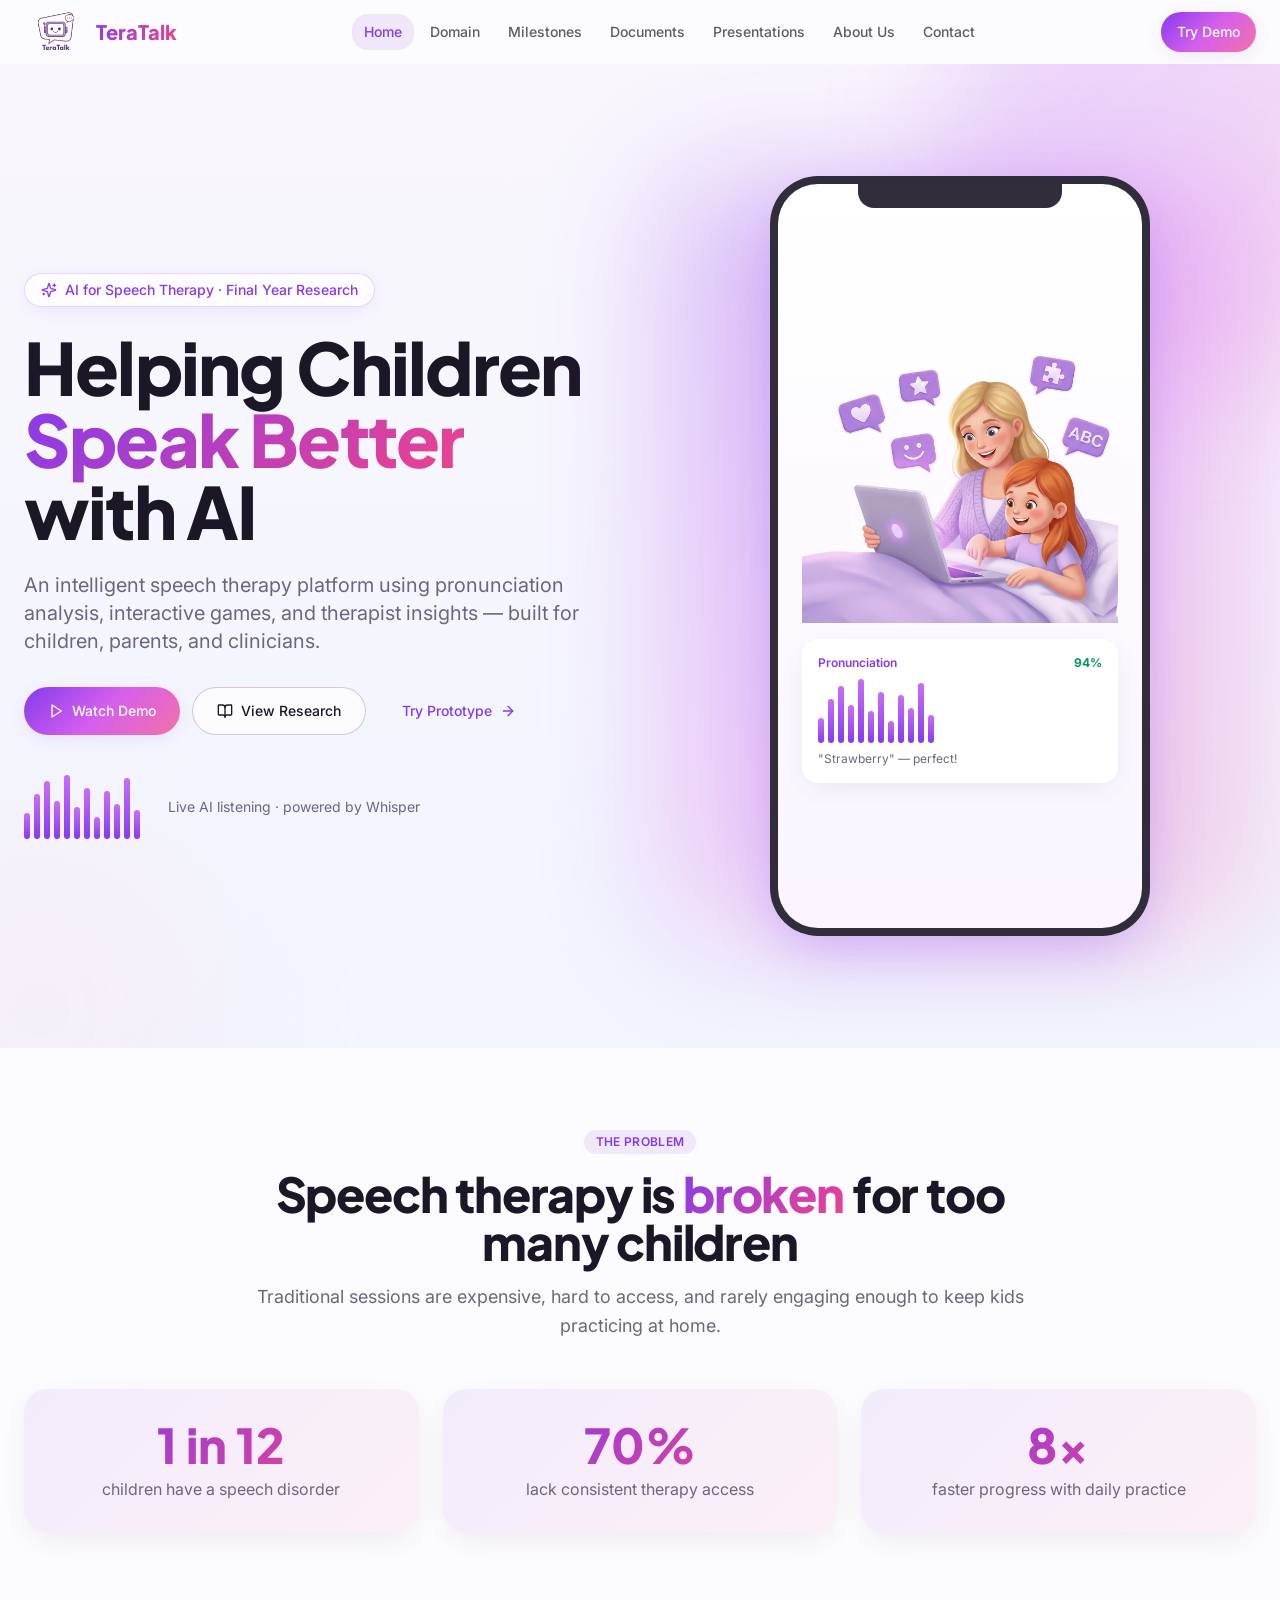
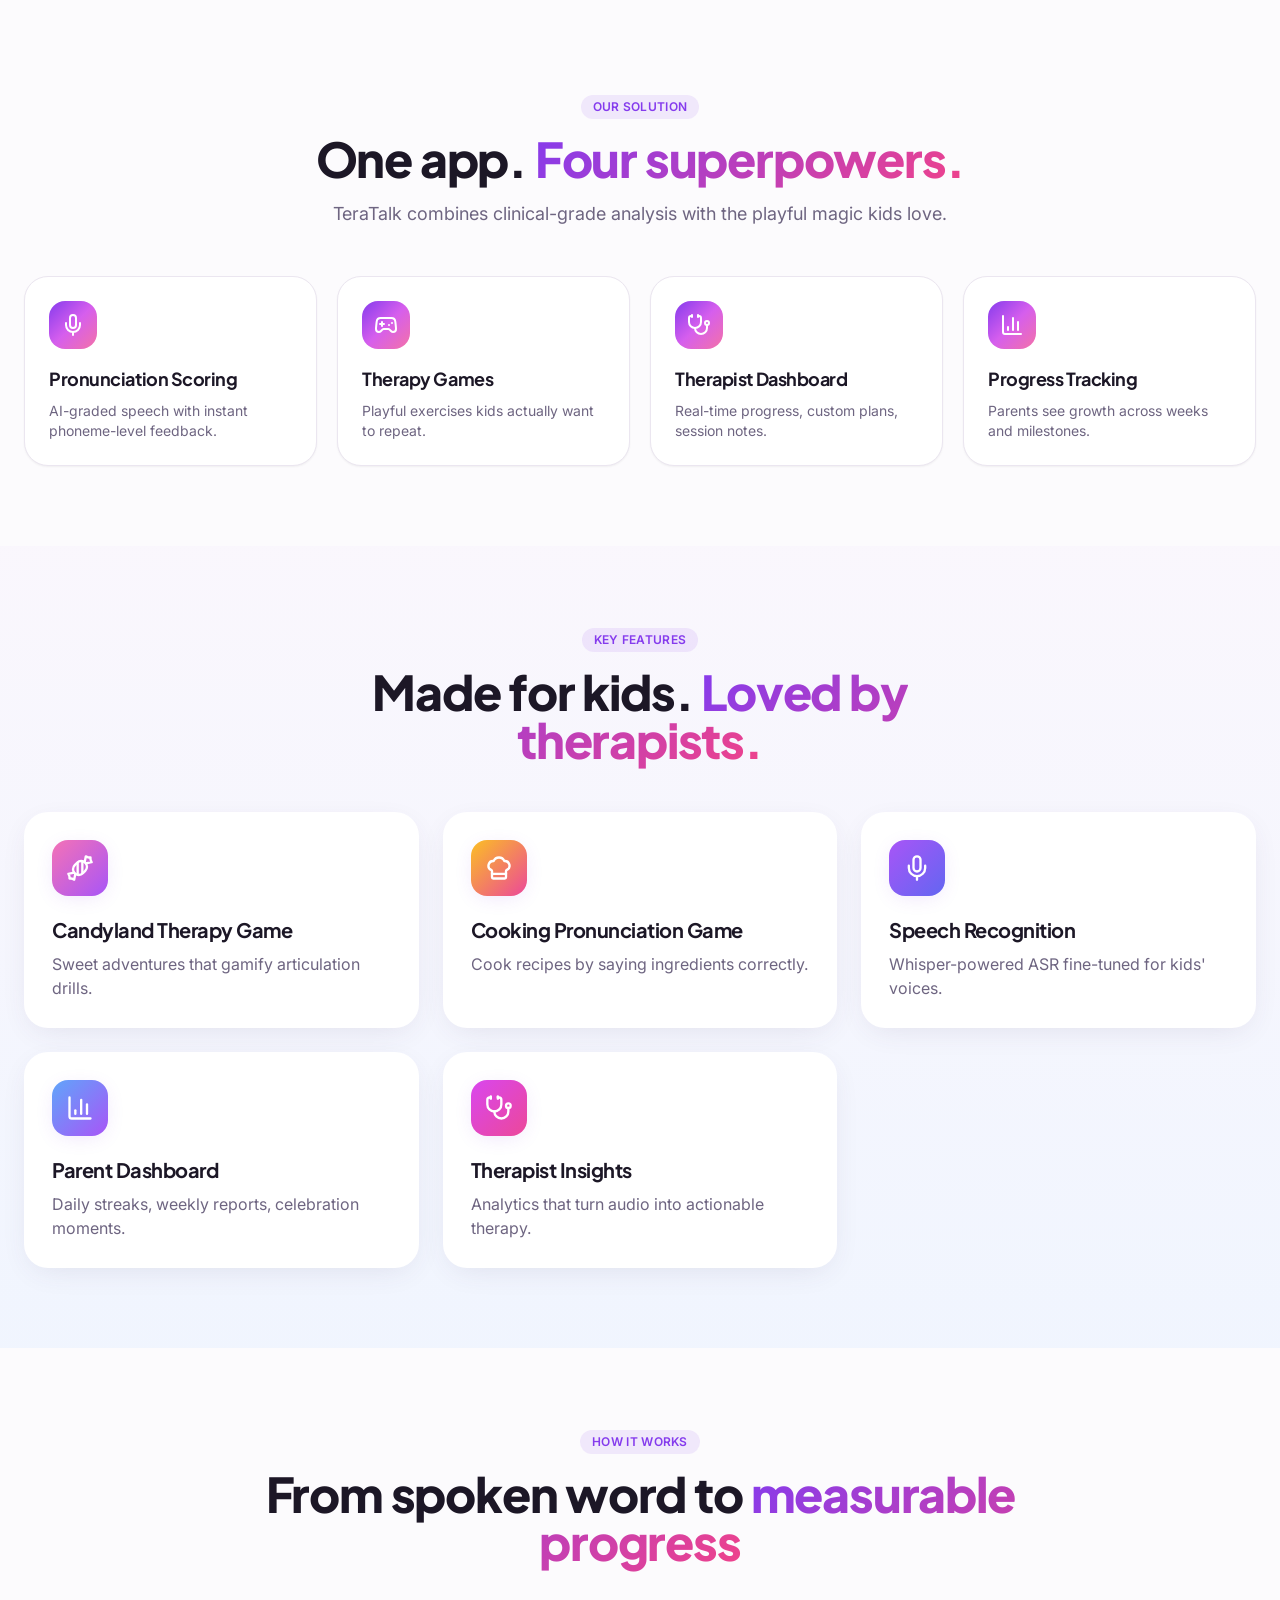
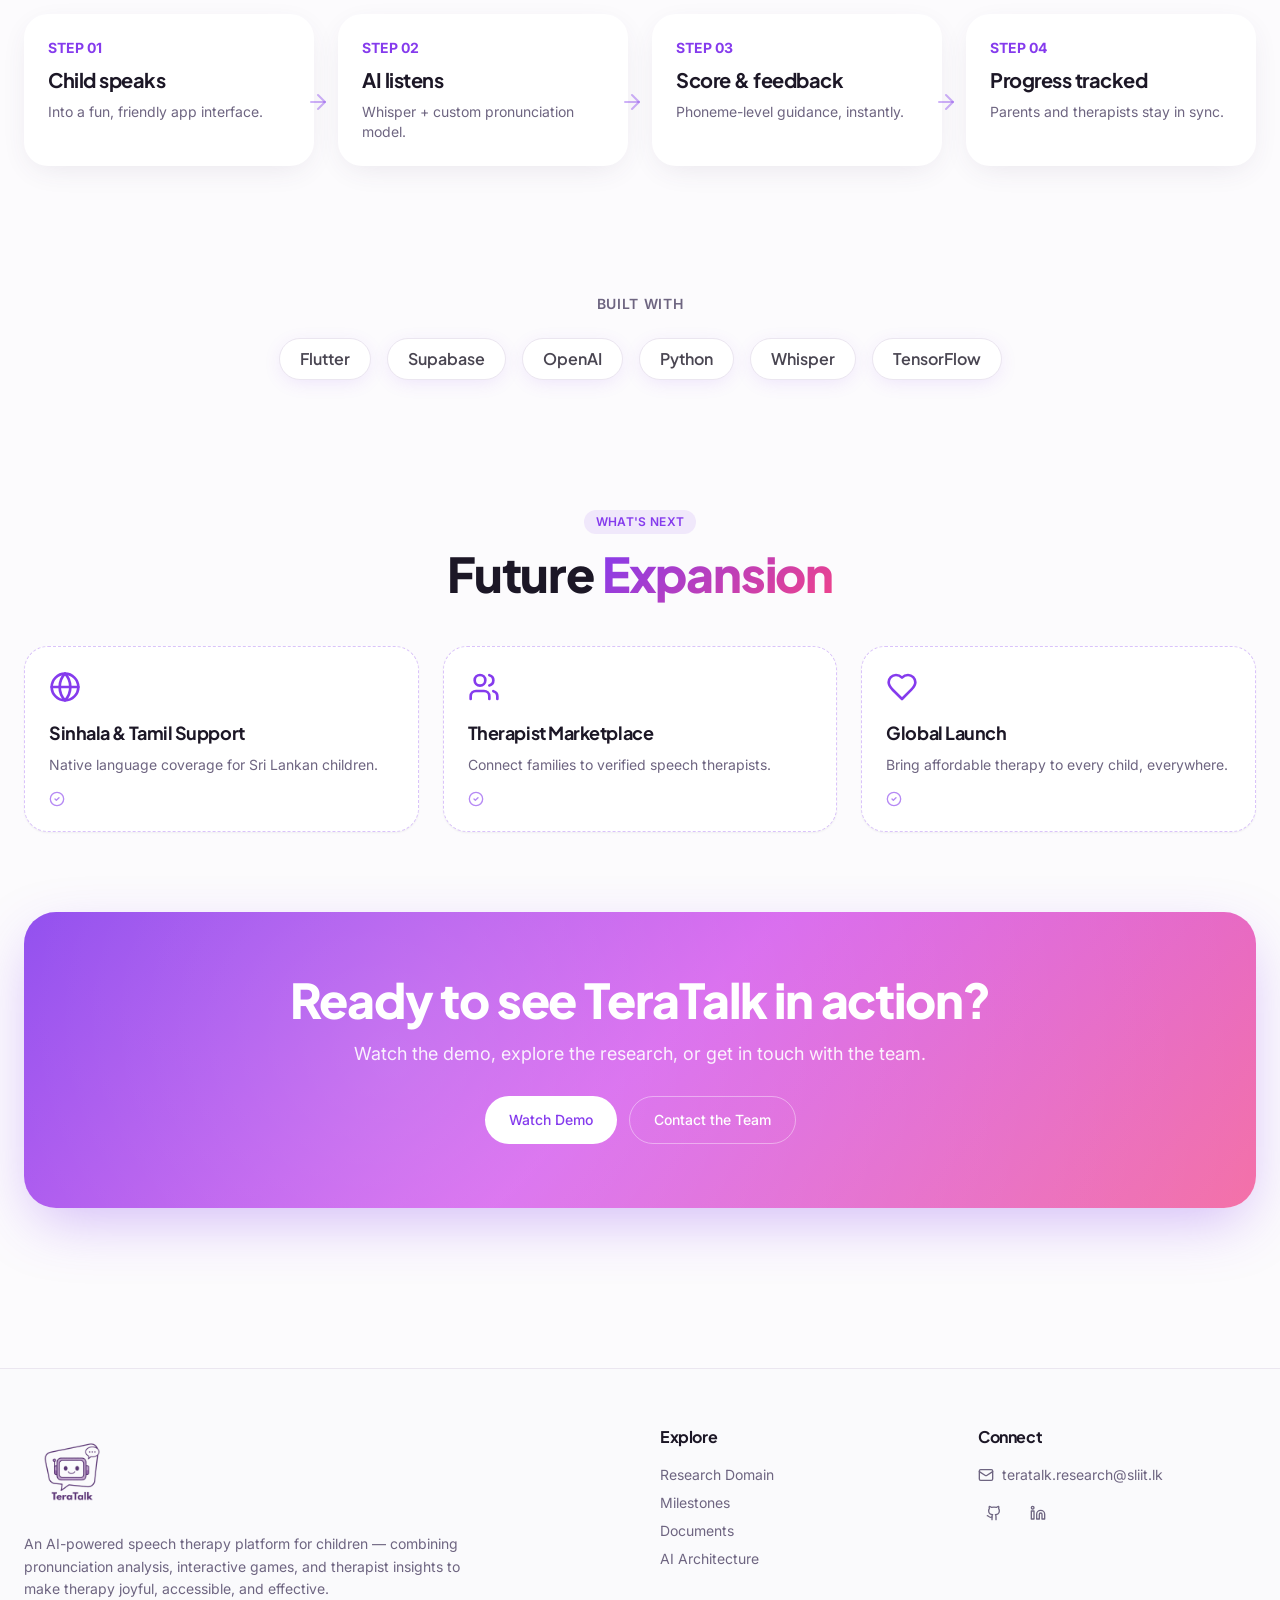
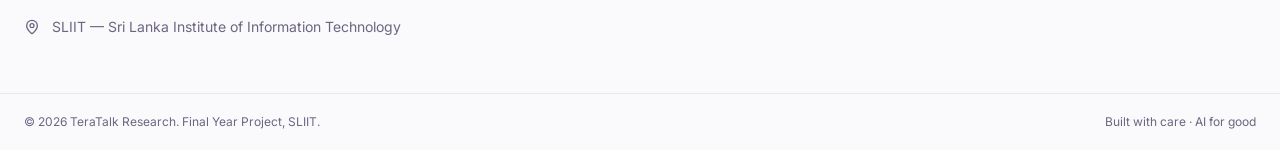
==== commit 4d80fedd: "refactor: remove hidden notification region from all site pages" ====
--- a/index.html
+++ b/index.html
@@ -725,9 +725,7 @@
     <div class="min-h-screen flex flex-col">
       <header class="fixed top-0 inset-x-0 z-50 transition-smooth bg-transparent">
         <div class="container flex h-16 items-center justify-between"><a
-            class="flex items-center gap-2 font-display font-extrabold text-xl" href="index.html"><span
-              class="grid place-items-center w-10 h-10 overflow-hidden"><img src="assets/logo.png" alt="TeraTalk Logo"
-                class="w-full h-full object-contain" /></span><span class="text-gradient">TeraTalk</span></a>
+            class="flex items-center gap-2 font-display font-extrabold text-xl" href="index.html"><span class="grid place-items-center w-16 h-16 overflow-hidden"><img src="assets/logo.png" alt="TeraTalk Logo" class="w-full h-full object-contain" /></span><span class="text-gradient">TeraTalk</span></a>
           <nav class="hidden lg:flex items-center gap-1"><a aria-current="page"
               class="px-3 py-2 text-sm font-medium rounded-lg transition-smooth text-primary bg-primary/10"
               href="index.html">Home</a><a
@@ -1237,9 +1235,7 @@
       <footer class="border-t border-border bg-muted/30 mt-20">
         <div class="container py-14 grid gap-10 md:grid-cols-4">
           <div class="md:col-span-2"><a class="flex items-center gap-2 font-display font-extrabold text-xl mb-3"
-              href="index.html"><span class="grid place-items-center w-10 h-10 overflow-hidden"><img
-                  src="assets/logo.png" alt="TeraTalk Logo" class="w-full h-full object-contain" /></span><span
-                class="text-gradient">TeraTalk</span></a>
+              href="index.html"><span class="grid place-items-center w-24 h-24 overflow-hidden"><img src="assets/logo.png" alt="TeraTalk Logo" class="w-full h-full object-contain" /></span></a>
             <p class="text-muted-foreground max-w-md text-sm leading-relaxed">An AI-powered speech therapy platform for
               children — combining pronunciation analysis, interactive games, and therapist insights to make therapy
               joyful, accessible, and effective.</p>
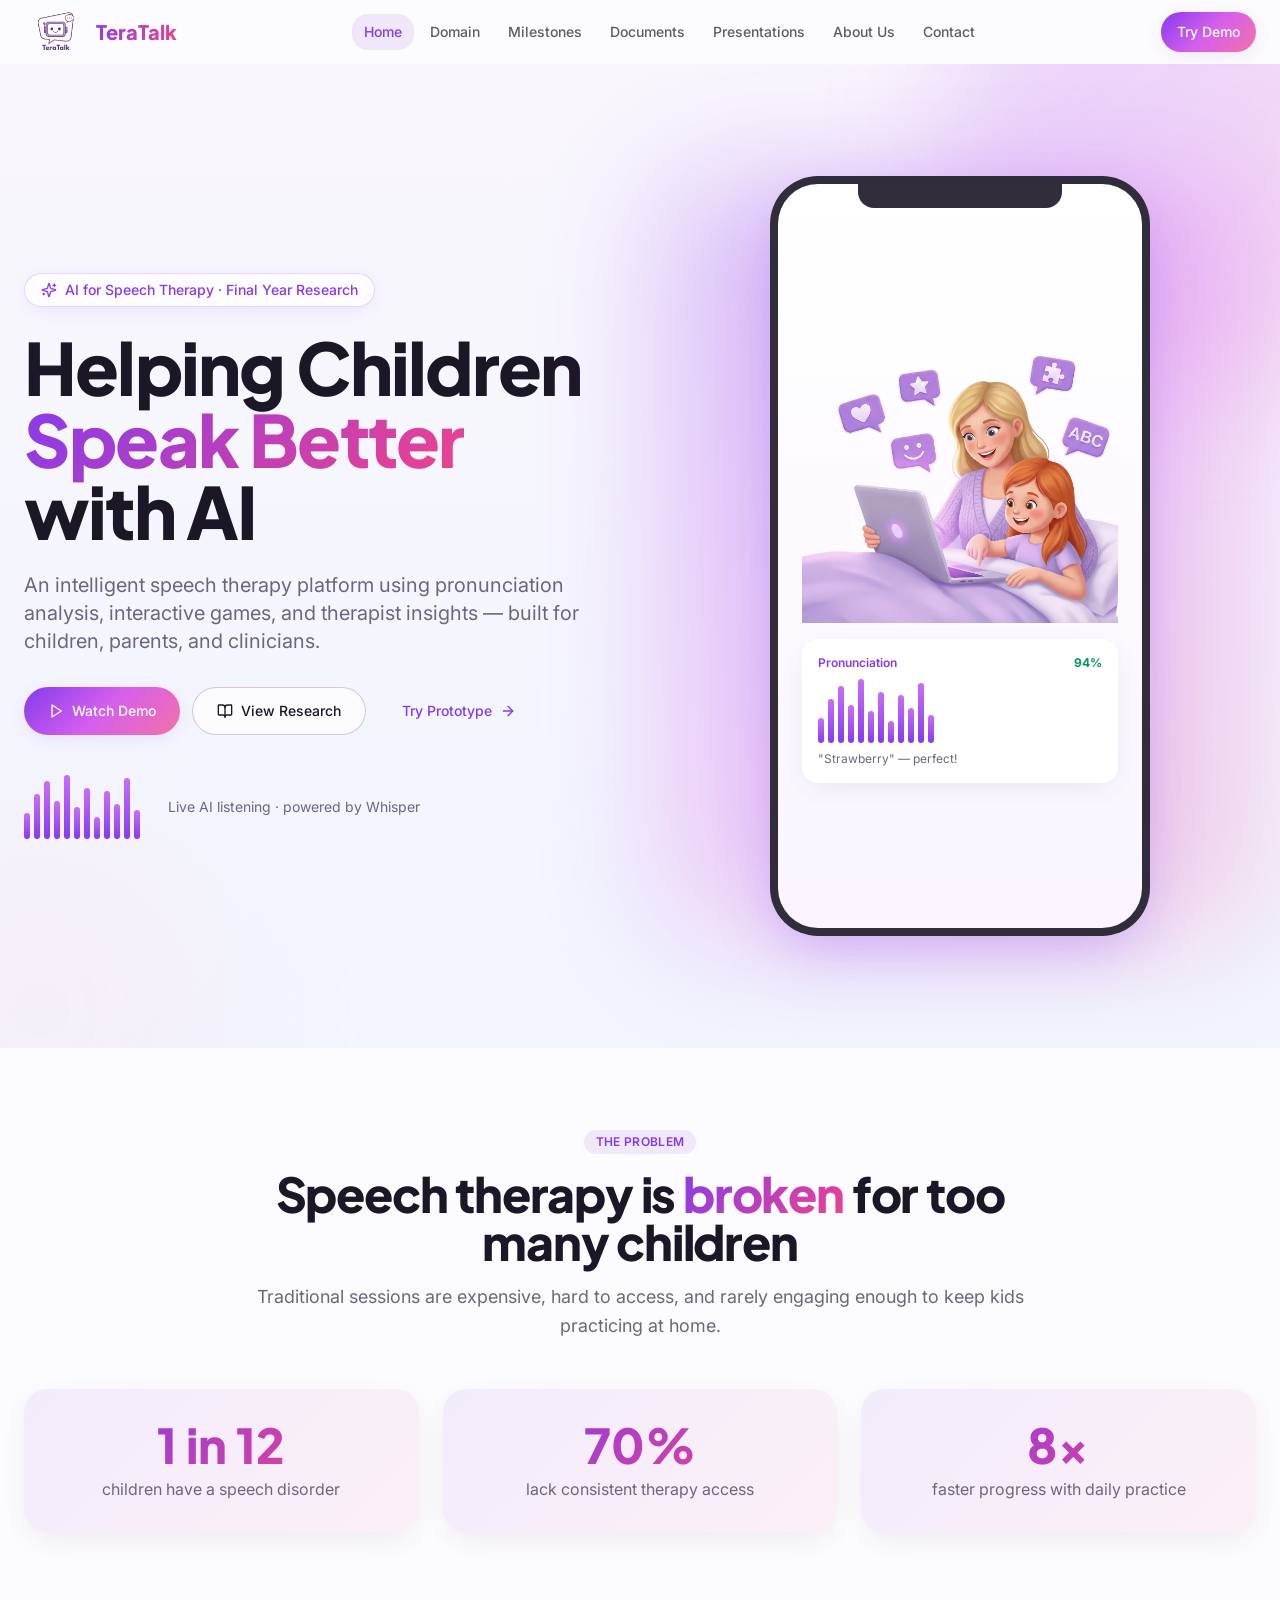
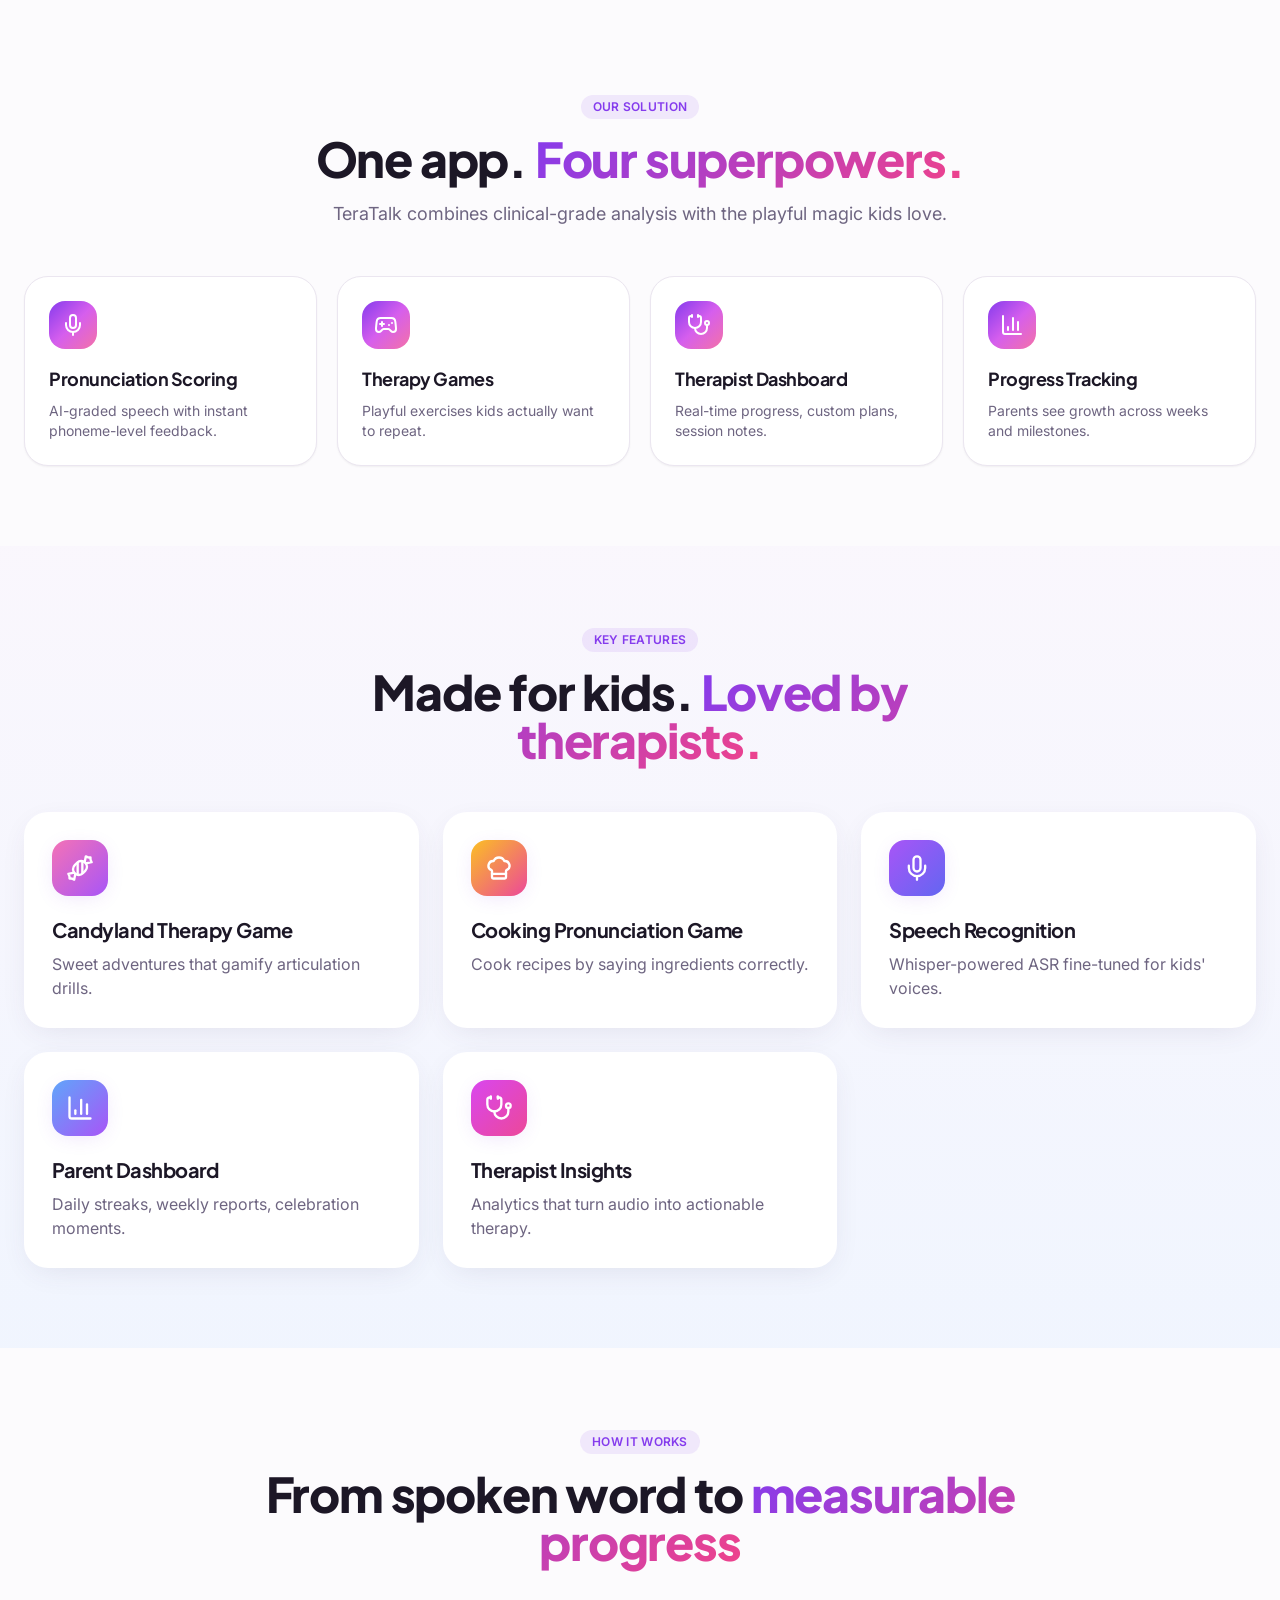
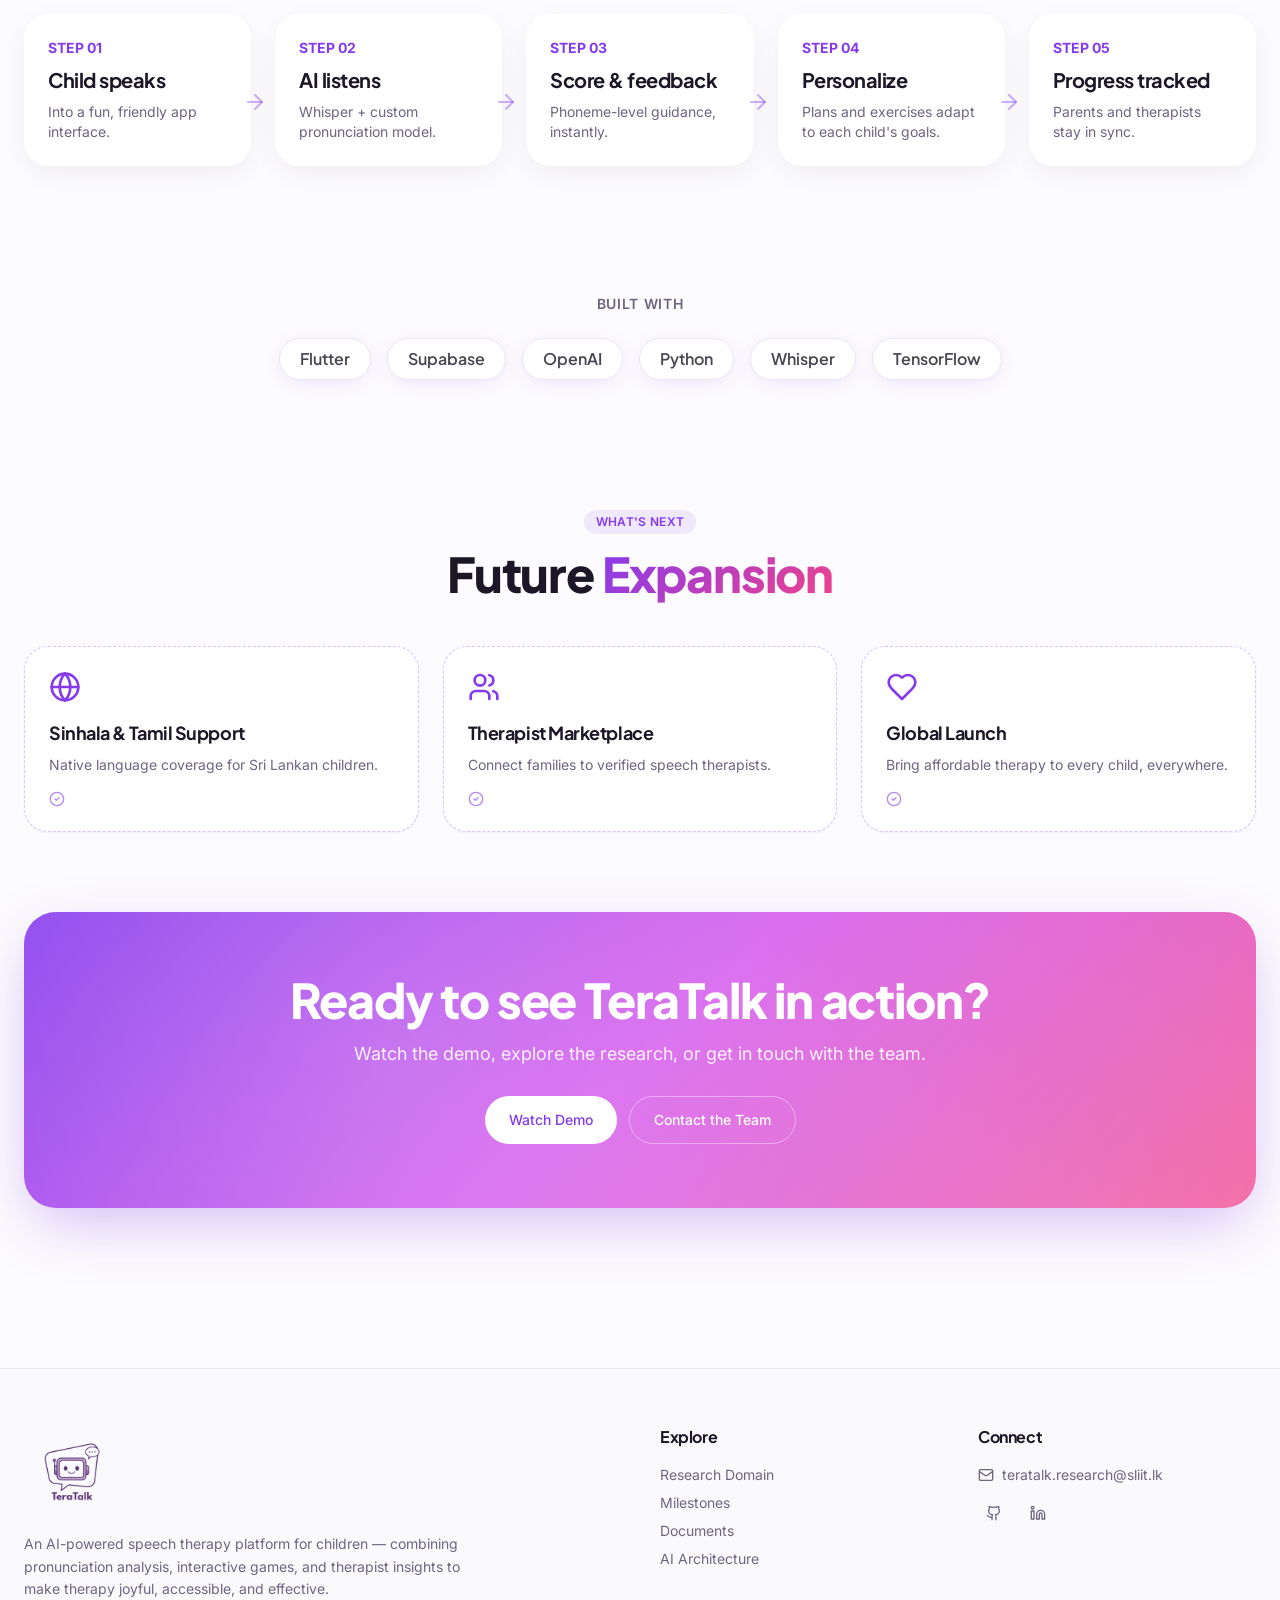
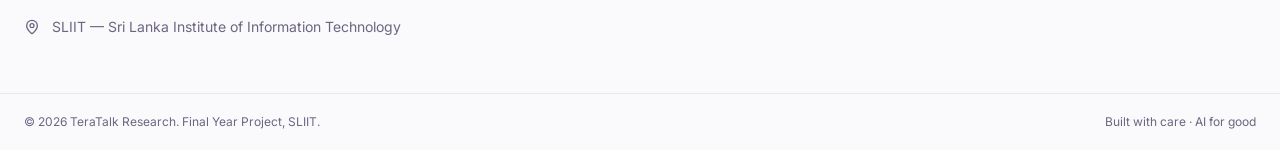
==== commit 64566182: "refactor: standardize HTML structure and enhance meta tags for better SEO and accessibility" ====
--- a/index.html
+++ b/index.html
@@ -1,1302 +1,2061 @@
-<!DOCTYPE html>
+<!doctype html>
 <html lang="en">
-
-<head>
-  <meta charset="UTF-8">
-  <meta name="viewport" content="width=device-width, initial-scale=1.0">
-  <title>TeraTalk — AI Speech Therapy for Children</title>
-  <meta name="description"
-    content="An intelligent speech therapy platform using pronunciation analysis, interactive games, and therapist insights to help children speak better.">
-  <meta name="author" content="TeraTalk Research Team">
-
-  <meta property="og:title" content="TeraTalk — AI Speech Therapy for Children">
-  <meta property="og:description" content="Helping children speak better with AI — research project by SLIIT students.">
-  <meta property="og:type" content="website">
-  <meta property="og:image" content="https://lovable.dev/opengraph-image-p98pqg.png">
-
-  <meta name="twitter:card" content="summary_large_image">
-  <meta name="twitter:site" content="@Lovable">
-  <meta name="twitter:image" content="https://lovable.dev/opengraph-image-p98pqg.png">
-
-  <link rel="stylesheet" href="style.css">
-  <style type="text/css">
-    :where(html[dir="ltr"]),
-    :where([data-sonner-toaster][dir="ltr"]) {
-      --toast-icon-margin-start: -3px;
-      --toast-icon-margin-end: 4px;
-      --toast-svg-margin-start: -1px;
-      --toast-svg-margin-end: 0px;
-      --toast-button-margin-start: auto;
-      --toast-button-margin-end: 0;
-      --toast-close-button-start: 0;
-      --toast-close-button-end: unset;
-      --toast-close-button-transform: translate(-35%, -35%)
-    }
-
-    :where(html[dir="rtl"]),
-    :where([data-sonner-toaster][dir="rtl"]) {
-      --toast-icon-margin-start: 4px;
-      --toast-icon-margin-end: -3px;
-      --toast-svg-margin-start: 0px;
-      --toast-svg-margin-end: -1px;
-      --toast-button-margin-start: 0;
-      --toast-button-margin-end: auto;
-      --toast-close-button-start: unset;
-      --toast-close-button-end: 0;
-      --toast-close-button-transform: translate(35%, -35%)
-    }
-
-    :where([data-sonner-toaster]) {
-      position: fixed;
-      width: var(--width);
-      font-family: ui-sans-serif, system-ui, -apple-system, BlinkMacSystemFont, Segoe UI, Roboto, Helvetica Neue, Arial, Noto Sans, sans-serif, Apple Color Emoji, Segoe UI Emoji, Segoe UI Symbol, Noto Color Emoji;
-      --gray1: hsl(0, 0%, 99%);
-      --gray2: hsl(0, 0%, 97.3%);
-      --gray3: hsl(0, 0%, 95.1%);
-      --gray4: hsl(0, 0%, 93%);
-      --gray5: hsl(0, 0%, 90.9%);
-      --gray6: hsl(0, 0%, 88.7%);
-      --gray7: hsl(0, 0%, 85.8%);
-      --gray8: hsl(0, 0%, 78%);
-      --gray9: hsl(0, 0%, 56.1%);
-      --gray10: hsl(0, 0%, 52.3%);
-      --gray11: hsl(0, 0%, 43.5%);
-      --gray12: hsl(0, 0%, 9%);
-      --border-radius: 8px;
-      box-sizing: border-box;
-      padding: 0;
-      margin: 0;
-      list-style: none;
-      outline: none;
-      z-index: 999999999;
-      transition: transform .4s ease
-    }
-
-    :where([data-sonner-toaster][data-lifted="true"]) {
-      transform: translateY(-10px)
-    }
-
-    @media (hover: none) and (pointer: coarse) {
+  <head>
+    <meta charset="UTF-8" />
+    <meta name="viewport" content="width=device-width, initial-scale=1.0" />
+    <title>TeraTalk — AI Speech Therapy for Children</title>
+    <meta
+      name="description"
+      content="An intelligent speech therapy platform using pronunciation analysis, interactive games, and therapist insights to help children speak better."
+    />
+    <meta name="author" content="TeraTalk Research Team" />
+
+    <meta
+      property="og:title"
+      content="TeraTalk — AI Speech Therapy for Children"
+    />
+    <meta
+      property="og:description"
+      content="An intelligent speech therapy platform using pronunciation analysis, interactive games, and therapist insights to help children speak better."
+    />
+    <meta property="og:type" content="website" />
+    <meta property="og:site_name" content="TeraTalk" />
+    <meta
+      property="og:url"
+      content="https://teratalk.github.io/teratalk-website/"
+    />
+    <meta
+      property="og:image"
+      content="https://teratalk.github.io/teratalk-website/assets/logo.png"
+    />
+    <meta property="og:image:alt" content="TeraTalk logo" />
+    <meta property="og:locale" content="en_LK" />
+
+    <meta name="twitter:card" content="summary_large_image" />
+    <meta
+      name="twitter:title"
+      content="TeraTalk — AI Speech Therapy for Children"
+    />
+    <meta
+      name="twitter:description"
+      content="An intelligent speech therapy platform using pronunciation analysis, interactive games, and therapist insights to help children speak better."
+    />
+    <meta
+      name="twitter:image"
+      content="https://teratalk.github.io/teratalk-website/assets/logo.png"
+    />
+    <meta name="twitter:image:alt" content="TeraTalk logo" />
+
+    <link rel="canonical" href="https://teratalk.github.io/teratalk-website/" />
+    <link rel="icon" type="image/png" href="assets/logo.png" />
+    <link rel="stylesheet" href="style.css" />
+    <style type="text/css">
+      :where(html[dir="ltr"]),
+      :where([data-sonner-toaster][dir="ltr"]) {
+        --toast-icon-margin-start: -3px;
+        --toast-icon-margin-end: 4px;
+        --toast-svg-margin-start: -1px;
+        --toast-svg-margin-end: 0px;
+        --toast-button-margin-start: auto;
+        --toast-button-margin-end: 0;
+        --toast-close-button-start: 0;
+        --toast-close-button-end: unset;
+        --toast-close-button-transform: translate(-35%, -35%);
+      }
+
+      :where(html[dir="rtl"]),
+      :where([data-sonner-toaster][dir="rtl"]) {
+        --toast-icon-margin-start: 4px;
+        --toast-icon-margin-end: -3px;
+        --toast-svg-margin-start: 0px;
+        --toast-svg-margin-end: -1px;
+        --toast-button-margin-start: 0;
+        --toast-button-margin-end: auto;
+        --toast-close-button-start: unset;
+        --toast-close-button-end: 0;
+        --toast-close-button-transform: translate(35%, -35%);
+      }
+
+      :where([data-sonner-toaster]) {
+        position: fixed;
+        width: var(--width);
+        font-family:
+          ui-sans-serif,
+          system-ui,
+          -apple-system,
+          BlinkMacSystemFont,
+          Segoe UI,
+          Roboto,
+          Helvetica Neue,
+          Arial,
+          Noto Sans,
+          sans-serif,
+          Apple Color Emoji,
+          Segoe UI Emoji,
+          Segoe UI Symbol,
+          Noto Color Emoji;
+        --gray1: hsl(0, 0%, 99%);
+        --gray2: hsl(0, 0%, 97.3%);
+        --gray3: hsl(0, 0%, 95.1%);
+        --gray4: hsl(0, 0%, 93%);
+        --gray5: hsl(0, 0%, 90.9%);
+        --gray6: hsl(0, 0%, 88.7%);
+        --gray7: hsl(0, 0%, 85.8%);
+        --gray8: hsl(0, 0%, 78%);
+        --gray9: hsl(0, 0%, 56.1%);
+        --gray10: hsl(0, 0%, 52.3%);
+        --gray11: hsl(0, 0%, 43.5%);
+        --gray12: hsl(0, 0%, 9%);
+        --border-radius: 8px;
+        box-sizing: border-box;
+        padding: 0;
+        margin: 0;
+        list-style: none;
+        outline: none;
+        z-index: 999999999;
+        transition: transform 0.4s ease;
+      }
+
       :where([data-sonner-toaster][data-lifted="true"]) {
-        transform: none
-      }
-    }
-
-    :where([data-sonner-toaster][data-x-position="right"]) {
-      right: var(--offset-right)
-    }
-
-    :where([data-sonner-toaster][data-x-position="left"]) {
-      left: var(--offset-left)
-    }
-
-    :where([data-sonner-toaster][data-x-position="center"]) {
-      left: 50%;
-      transform: translate(-50%)
-    }
-
-    :where([data-sonner-toaster][data-y-position="top"]) {
-      top: var(--offset-top)
-    }
-
-    :where([data-sonner-toaster][data-y-position="bottom"]) {
-      bottom: var(--offset-bottom)
-    }
-
-    :where([data-sonner-toast]) {
-      --y: translateY(100%);
-      --lift-amount: calc(var(--lift) * var(--gap));
-      z-index: var(--z-index);
-      position: absolute;
-      opacity: 0;
-      transform: var(--y);
-      filter: blur(0);
-      touch-action: none;
-      transition: transform .4s, opacity .4s, height .4s, box-shadow .2s;
-      box-sizing: border-box;
-      outline: none;
-      overflow-wrap: anywhere
-    }
-
-    :where([data-sonner-toast][data-styled="true"]) {
-      padding: 16px;
-      background: var(--normal-bg);
-      border: 1px solid var(--normal-border);
-      color: var(--normal-text);
-      border-radius: var(--border-radius);
-      box-shadow: 0 4px 12px #0000001a;
-      width: var(--width);
-      font-size: 13px;
-      display: flex;
-      align-items: center;
-      gap: 6px
-    }
-
-    :where([data-sonner-toast]:focus-visible) {
-      box-shadow: 0 4px 12px #0000001a, 0 0 0 2px #0003
-    }
-
-    :where([data-sonner-toast][data-y-position="top"]) {
-      top: 0;
-      --y: translateY(-100%);
-      --lift: 1;
-      --lift-amount: calc(1 * var(--gap))
-    }
-
-    :where([data-sonner-toast][data-y-position="bottom"]) {
-      bottom: 0;
-      --y: translateY(100%);
-      --lift: -1;
-      --lift-amount: calc(var(--lift) * var(--gap))
-    }
-
-    :where([data-sonner-toast]) :where([data-description]) {
-      font-weight: 400;
-      line-height: 1.4;
-      color: inherit
-    }
-
-    :where([data-sonner-toast]) :where([data-title]) {
-      font-weight: 500;
-      line-height: 1.5;
-      color: inherit
-    }
-
-    :where([data-sonner-toast]) :where([data-icon]) {
-      display: flex;
-      height: 16px;
-      width: 16px;
-      position: relative;
-      justify-content: flex-start;
-      align-items: center;
-      flex-shrink: 0;
-      margin-left: var(--toast-icon-margin-start);
-      margin-right: var(--toast-icon-margin-end)
-    }
-
-    :where([data-sonner-toast][data-promise="true"]) :where([data-icon])>svg {
-      opacity: 0;
-      transform: scale(.8);
-      transform-origin: center;
-      animation: sonner-fade-in .3s ease forwards
-    }
-
-    :where([data-sonner-toast]) :where([data-icon])>* {
-      flex-shrink: 0
-    }
-
-    :where([data-sonner-toast]) :where([data-icon]) svg {
-      margin-left: var(--toast-svg-margin-start);
-      margin-right: var(--toast-svg-margin-end)
-    }
-
-    :where([data-sonner-toast]) :where([data-content]) {
-      display: flex;
-      flex-direction: column;
-      gap: 2px
-    }
-
-    [data-sonner-toast][data-styled=true] [data-button] {
-      border-radius: 4px;
-      padding-left: 8px;
-      padding-right: 8px;
-      height: 24px;
-      font-size: 12px;
-      color: var(--normal-bg);
-      background: var(--normal-text);
-      margin-left: var(--toast-button-margin-start);
-      margin-right: var(--toast-button-margin-end);
-      border: none;
-      cursor: pointer;
-      outline: none;
-      display: flex;
-      align-items: center;
-      flex-shrink: 0;
-      transition: opacity .4s, box-shadow .2s
-    }
-
-    :where([data-sonner-toast]) :where([data-button]):focus-visible {
-      box-shadow: 0 0 0 2px #0006
-    }
-
-    :where([data-sonner-toast]) :where([data-button]):first-of-type {
-      margin-left: var(--toast-button-margin-start);
-      margin-right: var(--toast-button-margin-end)
-    }
-
-    :where([data-sonner-toast]) :where([data-cancel]) {
-      color: var(--normal-text);
-      background: rgba(0, 0, 0, .08)
-    }
-
-    :where([data-sonner-toast][data-theme="dark"]) :where([data-cancel]) {
-      background: rgba(255, 255, 255, .3)
-    }
-
-    :where([data-sonner-toast]) :where([data-close-button]) {
-      position: absolute;
-      left: var(--toast-close-button-start);
-      right: var(--toast-close-button-end);
-      top: 0;
-      height: 20px;
-      width: 20px;
-      display: flex;
-      justify-content: center;
-      align-items: center;
-      padding: 0;
-      color: var(--gray12);
-      border: 1px solid var(--gray4);
-      transform: var(--toast-close-button-transform);
-      border-radius: 50%;
-      cursor: pointer;
-      z-index: 1;
-      transition: opacity .1s, background .2s, border-color .2s
-    }
-
-    [data-sonner-toast] [data-close-button] {
-      background: var(--gray1)
-    }
-
-    :where([data-sonner-toast]) :where([data-close-button]):focus-visible {
-      box-shadow: 0 4px 12px #0000001a, 0 0 0 2px #0003
-    }
-
-    :where([data-sonner-toast]) :where([data-disabled="true"]) {
-      cursor: not-allowed
-    }
-
-    :where([data-sonner-toast]):hover :where([data-close-button]):hover {
-      background: var(--gray2);
-      border-color: var(--gray5)
-    }
-
-    :where([data-sonner-toast][data-swiping="true"]):before {
-      content: "";
-      position: absolute;
-      left: -50%;
-      right: -50%;
-      height: 100%;
-      z-index: -1
-    }
-
-    :where([data-sonner-toast][data-y-position="top"][data-swiping="true"]):before {
-      bottom: 50%;
-      transform: scaleY(3) translateY(50%)
-    }
-
-    :where([data-sonner-toast][data-y-position="bottom"][data-swiping="true"]):before {
-      top: 50%;
-      transform: scaleY(3) translateY(-50%)
-    }
-
-    :where([data-sonner-toast][data-swiping="false"][data-removed="true"]):before {
-      content: "";
-      position: absolute;
-      inset: 0;
-      transform: scaleY(2)
-    }
-
-    :where([data-sonner-toast]):after {
-      content: "";
-      position: absolute;
-      left: 0;
-      height: calc(var(--gap) + 1px);
-      bottom: 100%;
-      width: 100%
-    }
-
-    :where([data-sonner-toast][data-mounted="true"]) {
-      --y: translateY(0);
-      opacity: 1
-    }
-
-    :where([data-sonner-toast][data-expanded="false"][data-front="false"]) {
-      --scale: var(--toasts-before) * .05 + 1;
-      --y: translateY(calc(var(--lift-amount) * var(--toasts-before))) scale(calc(-1 * var(--scale)));
-      height: var(--front-toast-height)
-    }
-
-    :where([data-sonner-toast])>* {
-      transition: opacity .4s
-    }
-
-    :where([data-sonner-toast][data-expanded="false"][data-front="false"][data-styled="true"])>* {
-      opacity: 0
-    }
-
-    :where([data-sonner-toast][data-visible="false"]) {
-      opacity: 0;
-      pointer-events: none
-    }
-
-    :where([data-sonner-toast][data-mounted="true"][data-expanded="true"]) {
-      --y: translateY(calc(var(--lift) * var(--offset)));
-      height: var(--initial-height)
-    }
-
-    :where([data-sonner-toast][data-removed="true"][data-front="true"][data-swipe-out="false"]) {
-      --y: translateY(calc(var(--lift) * -100%));
-      opacity: 0
-    }
-
-    :where([data-sonner-toast][data-removed="true"][data-front="false"][data-swipe-out="false"][data-expanded="true"]) {
-      --y: translateY(calc(var(--lift) * var(--offset) + var(--lift) * -100%));
-      opacity: 0
-    }
-
-    :where([data-sonner-toast][data-removed="true"][data-front="false"][data-swipe-out="false"][data-expanded="false"]) {
-      --y: translateY(40%);
-      opacity: 0;
-      transition: transform .5s, opacity .2s
-    }
-
-    :where([data-sonner-toast][data-removed="true"][data-front="false"]):before {
-      height: calc(var(--initial-height) + 20%)
-    }
-
-    [data-sonner-toast][data-swiping=true] {
-      transform: var(--y) translateY(var(--swipe-amount-y, 0px)) translate(var(--swipe-amount-x, 0px));
-      transition: none
-    }
-
-    [data-sonner-toast][data-swiped=true] {
-      user-select: none
-    }
-
-    [data-sonner-toast][data-swipe-out=true][data-y-position=bottom],
-    [data-sonner-toast][data-swipe-out=true][data-y-position=top] {
-      animation-duration: .2s;
-      animation-timing-function: ease-out;
-      animation-fill-mode: forwards
-    }
-
-    [data-sonner-toast][data-swipe-out=true][data-swipe-direction=left] {
-      animation-name: swipe-out-left
-    }
-
-    [data-sonner-toast][data-swipe-out=true][data-swipe-direction=right] {
-      animation-name: swipe-out-right
-    }
-
-    [data-sonner-toast][data-swipe-out=true][data-swipe-direction=up] {
-      animation-name: swipe-out-up
-    }
-
-    [data-sonner-toast][data-swipe-out=true][data-swipe-direction=down] {
-      animation-name: swipe-out-down
-    }
-
-    @keyframes swipe-out-left {
-      0% {
-        transform: var(--y) translate(var(--swipe-amount-x));
-        opacity: 1
-      }
-
-      to {
-        transform: var(--y) translate(calc(var(--swipe-amount-x) - 100%));
-        opacity: 0
-      }
-    }
-
-    @keyframes swipe-out-right {
-      0% {
-        transform: var(--y) translate(var(--swipe-amount-x));
-        opacity: 1
-      }
-
-      to {
-        transform: var(--y) translate(calc(var(--swipe-amount-x) + 100%));
-        opacity: 0
-      }
-    }
-
-    @keyframes swipe-out-up {
-      0% {
-        transform: var(--y) translateY(var(--swipe-amount-y));
-        opacity: 1
-      }
-
-      to {
-        transform: var(--y) translateY(calc(var(--swipe-amount-y) - 100%));
-        opacity: 0
-      }
-    }
-
-    @keyframes swipe-out-down {
-      0% {
-        transform: var(--y) translateY(var(--swipe-amount-y));
-        opacity: 1
-      }
-
-      to {
-        transform: var(--y) translateY(calc(var(--swipe-amount-y) + 100%));
-        opacity: 0
-      }
-    }
-
-    @media (max-width: 600px) {
-      [data-sonner-toaster] {
-        position: fixed;
-        right: var(--mobile-offset-right);
-        left: var(--mobile-offset-left);
-        width: 100%
-      }
-
-      [data-sonner-toaster][dir=rtl] {
-        left: calc(var(--mobile-offset-left) * -1)
-      }
-
-      [data-sonner-toaster] [data-sonner-toast] {
+        transform: translateY(-10px);
+      }
+
+      @media (hover: none) and (pointer: coarse) {
+        :where([data-sonner-toaster][data-lifted="true"]) {
+          transform: none;
+        }
+      }
+
+      :where([data-sonner-toaster][data-x-position="right"]) {
+        right: var(--offset-right);
+      }
+
+      :where([data-sonner-toaster][data-x-position="left"]) {
+        left: var(--offset-left);
+      }
+
+      :where([data-sonner-toaster][data-x-position="center"]) {
+        left: 50%;
+        transform: translate(-50%);
+      }
+
+      :where([data-sonner-toaster][data-y-position="top"]) {
+        top: var(--offset-top);
+      }
+
+      :where([data-sonner-toaster][data-y-position="bottom"]) {
+        bottom: var(--offset-bottom);
+      }
+
+      :where([data-sonner-toast]) {
+        --y: translateY(100%);
+        --lift-amount: calc(var(--lift) * var(--gap));
+        z-index: var(--z-index);
+        position: absolute;
+        opacity: 0;
+        transform: var(--y);
+        filter: blur(0);
+        touch-action: none;
+        transition:
+          transform 0.4s,
+          opacity 0.4s,
+          height 0.4s,
+          box-shadow 0.2s;
+        box-sizing: border-box;
+        outline: none;
+        overflow-wrap: anywhere;
+      }
+
+      :where([data-sonner-toast][data-styled="true"]) {
+        padding: 16px;
+        background: var(--normal-bg);
+        border: 1px solid var(--normal-border);
+        color: var(--normal-text);
+        border-radius: var(--border-radius);
+        box-shadow: 0 4px 12px #0000001a;
+        width: var(--width);
+        font-size: 13px;
+        display: flex;
+        align-items: center;
+        gap: 6px;
+      }
+
+      :where([data-sonner-toast]:focus-visible) {
+        box-shadow:
+          0 4px 12px #0000001a,
+          0 0 0 2px #0003;
+      }
+
+      :where([data-sonner-toast][data-y-position="top"]) {
+        top: 0;
+        --y: translateY(-100%);
+        --lift: 1;
+        --lift-amount: calc(1 * var(--gap));
+      }
+
+      :where([data-sonner-toast][data-y-position="bottom"]) {
+        bottom: 0;
+        --y: translateY(100%);
+        --lift: -1;
+        --lift-amount: calc(var(--lift) * var(--gap));
+      }
+
+      :where([data-sonner-toast]) :where([data-description]) {
+        font-weight: 400;
+        line-height: 1.4;
+        color: inherit;
+      }
+
+      :where([data-sonner-toast]) :where([data-title]) {
+        font-weight: 500;
+        line-height: 1.5;
+        color: inherit;
+      }
+
+      :where([data-sonner-toast]) :where([data-icon]) {
+        display: flex;
+        height: 16px;
+        width: 16px;
+        position: relative;
+        justify-content: flex-start;
+        align-items: center;
+        flex-shrink: 0;
+        margin-left: var(--toast-icon-margin-start);
+        margin-right: var(--toast-icon-margin-end);
+      }
+
+      :where([data-sonner-toast][data-promise="true"])
+        :where([data-icon])
+        > svg {
+        opacity: 0;
+        transform: scale(0.8);
+        transform-origin: center;
+        animation: sonner-fade-in 0.3s ease forwards;
+      }
+
+      :where([data-sonner-toast]) :where([data-icon]) > * {
+        flex-shrink: 0;
+      }
+
+      :where([data-sonner-toast]) :where([data-icon]) svg {
+        margin-left: var(--toast-svg-margin-start);
+        margin-right: var(--toast-svg-margin-end);
+      }
+
+      :where([data-sonner-toast]) :where([data-content]) {
+        display: flex;
+        flex-direction: column;
+        gap: 2px;
+      }
+
+      [data-sonner-toast][data-styled="true"] [data-button] {
+        border-radius: 4px;
+        padding-left: 8px;
+        padding-right: 8px;
+        height: 24px;
+        font-size: 12px;
+        color: var(--normal-bg);
+        background: var(--normal-text);
+        margin-left: var(--toast-button-margin-start);
+        margin-right: var(--toast-button-margin-end);
+        border: none;
+        cursor: pointer;
+        outline: none;
+        display: flex;
+        align-items: center;
+        flex-shrink: 0;
+        transition:
+          opacity 0.4s,
+          box-shadow 0.2s;
+      }
+
+      :where([data-sonner-toast]) :where([data-button]):focus-visible {
+        box-shadow: 0 0 0 2px #0006;
+      }
+
+      :where([data-sonner-toast]) :where([data-button]):first-of-type {
+        margin-left: var(--toast-button-margin-start);
+        margin-right: var(--toast-button-margin-end);
+      }
+
+      :where([data-sonner-toast]) :where([data-cancel]) {
+        color: var(--normal-text);
+        background: rgba(0, 0, 0, 0.08);
+      }
+
+      :where([data-sonner-toast][data-theme="dark"]) :where([data-cancel]) {
+        background: rgba(255, 255, 255, 0.3);
+      }
+
+      :where([data-sonner-toast]) :where([data-close-button]) {
+        position: absolute;
+        left: var(--toast-close-button-start);
+        right: var(--toast-close-button-end);
+        top: 0;
+        height: 20px;
+        width: 20px;
+        display: flex;
+        justify-content: center;
+        align-items: center;
+        padding: 0;
+        color: var(--gray12);
+        border: 1px solid var(--gray4);
+        transform: var(--toast-close-button-transform);
+        border-radius: 50%;
+        cursor: pointer;
+        z-index: 1;
+        transition:
+          opacity 0.1s,
+          background 0.2s,
+          border-color 0.2s;
+      }
+
+      [data-sonner-toast] [data-close-button] {
+        background: var(--gray1);
+      }
+
+      :where([data-sonner-toast]) :where([data-close-button]):focus-visible {
+        box-shadow:
+          0 4px 12px #0000001a,
+          0 0 0 2px #0003;
+      }
+
+      :where([data-sonner-toast]) :where([data-disabled="true"]) {
+        cursor: not-allowed;
+      }
+
+      :where([data-sonner-toast]):hover :where([data-close-button]):hover {
+        background: var(--gray2);
+        border-color: var(--gray5);
+      }
+
+      :where([data-sonner-toast][data-swiping="true"]):before {
+        content: "";
+        position: absolute;
+        left: -50%;
+        right: -50%;
+        height: 100%;
+        z-index: -1;
+      }
+
+      :where(
+        [data-sonner-toast][data-y-position="top"][data-swiping="true"]
+      ):before {
+        bottom: 50%;
+        transform: scaleY(3) translateY(50%);
+      }
+
+      :where(
+        [data-sonner-toast][data-y-position="bottom"][data-swiping="true"]
+      ):before {
+        top: 50%;
+        transform: scaleY(3) translateY(-50%);
+      }
+
+      :where(
+        [data-sonner-toast][data-swiping="false"][data-removed="true"]
+      ):before {
+        content: "";
+        position: absolute;
+        inset: 0;
+        transform: scaleY(2);
+      }
+
+      :where([data-sonner-toast]):after {
+        content: "";
+        position: absolute;
         left: 0;
-        right: 0;
-        width: calc(100% - var(--mobile-offset-left) * 2)
-      }
-
-      [data-sonner-toaster][data-x-position=left] {
-        left: var(--mobile-offset-left)
-      }
-
-      [data-sonner-toaster][data-y-position=bottom] {
-        bottom: var(--mobile-offset-bottom)
-      }
-
-      [data-sonner-toaster][data-y-position=top] {
-        top: var(--mobile-offset-top)
-      }
-
-      [data-sonner-toaster][data-x-position=center] {
-        left: var(--mobile-offset-left);
-        right: var(--mobile-offset-right);
-        transform: none
-      }
-    }
-
-    [data-sonner-toaster][data-theme=light] {
-      --normal-bg: #fff;
-      --normal-border: var(--gray4);
-      --normal-text: var(--gray12);
-      --success-bg: hsl(143, 85%, 96%);
-      --success-border: hsl(145, 92%, 91%);
-      --success-text: hsl(140, 100%, 27%);
-      --info-bg: hsl(208, 100%, 97%);
-      --info-border: hsl(221, 91%, 91%);
-      --info-text: hsl(210, 92%, 45%);
-      --warning-bg: hsl(49, 100%, 97%);
-      --warning-border: hsl(49, 91%, 91%);
-      --warning-text: hsl(31, 92%, 45%);
-      --error-bg: hsl(359, 100%, 97%);
-      --error-border: hsl(359, 100%, 94%);
-      --error-text: hsl(360, 100%, 45%)
-    }
-
-    [data-sonner-toaster][data-theme=light] [data-sonner-toast][data-invert=true] {
-      --normal-bg: #000;
-      --normal-border: hsl(0, 0%, 20%);
-      --normal-text: var(--gray1)
-    }
-
-    [data-sonner-toaster][data-theme=dark] [data-sonner-toast][data-invert=true] {
-      --normal-bg: #fff;
-      --normal-border: var(--gray3);
-      --normal-text: var(--gray12)
-    }
-
-    [data-sonner-toaster][data-theme=dark] {
-      --normal-bg: #000;
-      --normal-bg-hover: hsl(0, 0%, 12%);
-      --normal-border: hsl(0, 0%, 20%);
-      --normal-border-hover: hsl(0, 0%, 25%);
-      --normal-text: var(--gray1);
-      --success-bg: hsl(150, 100%, 6%);
-      --success-border: hsl(147, 100%, 12%);
-      --success-text: hsl(150, 86%, 65%);
-      --info-bg: hsl(215, 100%, 6%);
-      --info-border: hsl(223, 100%, 12%);
-      --info-text: hsl(216, 87%, 65%);
-      --warning-bg: hsl(64, 100%, 6%);
-      --warning-border: hsl(60, 100%, 12%);
-      --warning-text: hsl(46, 87%, 65%);
-      --error-bg: hsl(358, 76%, 10%);
-      --error-border: hsl(357, 89%, 16%);
-      --error-text: hsl(358, 100%, 81%)
-    }
-
-    [data-sonner-toaster][data-theme=dark] [data-sonner-toast] [data-close-button] {
-      background: var(--normal-bg);
-      border-color: var(--normal-border);
-      color: var(--normal-text)
-    }
-
-    [data-sonner-toaster][data-theme=dark] [data-sonner-toast] [data-close-button]:hover {
-      background: var(--normal-bg-hover);
-      border-color: var(--normal-border-hover)
-    }
-
-    [data-rich-colors=true][data-sonner-toast][data-type=success],
-    [data-rich-colors=true][data-sonner-toast][data-type=success] [data-close-button] {
-      background: var(--success-bg);
-      border-color: var(--success-border);
-      color: var(--success-text)
-    }
-
-    [data-rich-colors=true][data-sonner-toast][data-type=info],
-    [data-rich-colors=true][data-sonner-toast][data-type=info] [data-close-button] {
-      background: var(--info-bg);
-      border-color: var(--info-border);
-      color: var(--info-text)
-    }
-
-    [data-rich-colors=true][data-sonner-toast][data-type=warning],
-    [data-rich-colors=true][data-sonner-toast][data-type=warning] [data-close-button] {
-      background: var(--warning-bg);
-      border-color: var(--warning-border);
-      color: var(--warning-text)
-    }
-
-    [data-rich-colors=true][data-sonner-toast][data-type=error],
-    [data-rich-colors=true][data-sonner-toast][data-type=error] [data-close-button] {
-      background: var(--error-bg);
-      border-color: var(--error-border);
-      color: var(--error-text)
-    }
-
-    .sonner-loading-wrapper {
-      --size: 16px;
-      height: var(--size);
-      width: var(--size);
-      position: absolute;
-      inset: 0;
-      z-index: 10
-    }
-
-    .sonner-loading-wrapper[data-visible=false] {
-      transform-origin: center;
-      animation: sonner-fade-out .2s ease forwards
-    }
-
-    .sonner-spinner {
-      position: relative;
-      top: 50%;
-      left: 50%;
-      height: var(--size);
-      width: var(--size)
-    }
-
-    .sonner-loading-bar {
-      animation: sonner-spin 1.2s linear infinite;
-      background: var(--gray11);
-      border-radius: 6px;
-      height: 8%;
-      left: -10%;
-      position: absolute;
-      top: -3.9%;
-      width: 24%
-    }
-
-    .sonner-loading-bar:nth-child(1) {
-      animation-delay: -1.2s;
-      transform: rotate(.0001deg) translate(146%)
-    }
-
-    .sonner-loading-bar:nth-child(2) {
-      animation-delay: -1.1s;
-      transform: rotate(30deg) translate(146%)
-    }
-
-    .sonner-loading-bar:nth-child(3) {
-      animation-delay: -1s;
-      transform: rotate(60deg) translate(146%)
-    }
-
-    .sonner-loading-bar:nth-child(4) {
-      animation-delay: -.9s;
-      transform: rotate(90deg) translate(146%)
-    }
-
-    .sonner-loading-bar:nth-child(5) {
-      animation-delay: -.8s;
-      transform: rotate(120deg) translate(146%)
-    }
-
-    .sonner-loading-bar:nth-child(6) {
-      animation-delay: -.7s;
-      transform: rotate(150deg) translate(146%)
-    }
-
-    .sonner-loading-bar:nth-child(7) {
-      animation-delay: -.6s;
-      transform: rotate(180deg) translate(146%)
-    }
-
-    .sonner-loading-bar:nth-child(8) {
-      animation-delay: -.5s;
-      transform: rotate(210deg) translate(146%)
-    }
-
-    .sonner-loading-bar:nth-child(9) {
-      animation-delay: -.4s;
-      transform: rotate(240deg) translate(146%)
-    }
-
-    .sonner-loading-bar:nth-child(10) {
-      animation-delay: -.3s;
-      transform: rotate(270deg) translate(146%)
-    }
-
-    .sonner-loading-bar:nth-child(11) {
-      animation-delay: -.2s;
-      transform: rotate(300deg) translate(146%)
-    }
-
-    .sonner-loading-bar:nth-child(12) {
-      animation-delay: -.1s;
-      transform: rotate(330deg) translate(146%)
-    }
-
-    @keyframes sonner-fade-in {
-      0% {
+        height: calc(var(--gap) + 1px);
+        bottom: 100%;
+        width: 100%;
+      }
+
+      :where([data-sonner-toast][data-mounted="true"]) {
+        --y: translateY(0);
+        opacity: 1;
+      }
+
+      :where([data-sonner-toast][data-expanded="false"][data-front="false"]) {
+        --scale: var(--toasts-before) * 0.05 + 1;
+        --y: translateY(calc(var(--lift-amount) * var(--toasts-before)))
+          scale(calc(-1 * var(--scale)));
+        height: var(--front-toast-height);
+      }
+
+      :where([data-sonner-toast]) > * {
+        transition: opacity 0.4s;
+      }
+
+      :where(
+          [data-sonner-toast][data-expanded="false"][data-front="false"][data-styled="true"]
+        )
+        > * {
         opacity: 0;
-        transform: scale(.8)
-      }
-
-      to {
-        opacity: 1;
-        transform: scale(1)
-      }
-    }
-
-    @keyframes sonner-fade-out {
-      0% {
-        opacity: 1;
-        transform: scale(1)
-      }
-
-      to {
+      }
+
+      :where([data-sonner-toast][data-visible="false"]) {
         opacity: 0;
-        transform: scale(.8)
-      }
-    }
-
-    @keyframes sonner-spin {
-      0% {
-        opacity: 1
-      }
-
-      to {
-        opacity: .15
-      }
-    }
-
-    @media (prefers-reduced-motion) {
-
-      [data-sonner-toast],
-      [data-sonner-toast]>*,
+        pointer-events: none;
+      }
+
+      :where([data-sonner-toast][data-mounted="true"][data-expanded="true"]) {
+        --y: translateY(calc(var(--lift) * var(--offset)));
+        height: var(--initial-height);
+      }
+
+      :where(
+        [data-sonner-toast][data-removed="true"][data-front="true"][data-swipe-out="false"]
+      ) {
+        --y: translateY(calc(var(--lift) * -100%));
+        opacity: 0;
+      }
+
+      :where(
+        [data-sonner-toast][data-removed="true"][data-front="false"][data-swipe-out="false"][data-expanded="true"]
+      ) {
+        --y: translateY(
+          calc(var(--lift) * var(--offset) + var(--lift) * -100%)
+        );
+        opacity: 0;
+      }
+
+      :where(
+        [data-sonner-toast][data-removed="true"][data-front="false"][data-swipe-out="false"][data-expanded="false"]
+      ) {
+        --y: translateY(40%);
+        opacity: 0;
+        transition:
+          transform 0.5s,
+          opacity 0.2s;
+      }
+
+      :where(
+        [data-sonner-toast][data-removed="true"][data-front="false"]
+      ):before {
+        height: calc(var(--initial-height) + 20%);
+      }
+
+      [data-sonner-toast][data-swiping="true"] {
+        transform: var(--y) translateY(var(--swipe-amount-y, 0px))
+          translate(var(--swipe-amount-x, 0px));
+        transition: none;
+      }
+
+      [data-sonner-toast][data-swiped="true"] {
+        user-select: none;
+      }
+
+      [data-sonner-toast][data-swipe-out="true"][data-y-position="bottom"],
+      [data-sonner-toast][data-swipe-out="true"][data-y-position="top"] {
+        animation-duration: 0.2s;
+        animation-timing-function: ease-out;
+        animation-fill-mode: forwards;
+      }
+
+      [data-sonner-toast][data-swipe-out="true"][data-swipe-direction="left"] {
+        animation-name: swipe-out-left;
+      }
+
+      [data-sonner-toast][data-swipe-out="true"][data-swipe-direction="right"] {
+        animation-name: swipe-out-right;
+      }
+
+      [data-sonner-toast][data-swipe-out="true"][data-swipe-direction="up"] {
+        animation-name: swipe-out-up;
+      }
+
+      [data-sonner-toast][data-swipe-out="true"][data-swipe-direction="down"] {
+        animation-name: swipe-out-down;
+      }
+
+      @keyframes swipe-out-left {
+        0% {
+          transform: var(--y) translate(var(--swipe-amount-x));
+          opacity: 1;
+        }
+
+        to {
+          transform: var(--y) translate(calc(var(--swipe-amount-x) - 100%));
+          opacity: 0;
+        }
+      }
+
+      @keyframes swipe-out-right {
+        0% {
+          transform: var(--y) translate(var(--swipe-amount-x));
+          opacity: 1;
+        }
+
+        to {
+          transform: var(--y) translate(calc(var(--swipe-amount-x) + 100%));
+          opacity: 0;
+        }
+      }
+
+      @keyframes swipe-out-up {
+        0% {
+          transform: var(--y) translateY(var(--swipe-amount-y));
+          opacity: 1;
+        }
+
+        to {
+          transform: var(--y) translateY(calc(var(--swipe-amount-y) - 100%));
+          opacity: 0;
+        }
+      }
+
+      @keyframes swipe-out-down {
+        0% {
+          transform: var(--y) translateY(var(--swipe-amount-y));
+          opacity: 1;
+        }
+
+        to {
+          transform: var(--y) translateY(calc(var(--swipe-amount-y) + 100%));
+          opacity: 0;
+        }
+      }
+
+      @media (max-width: 600px) {
+        [data-sonner-toaster] {
+          position: fixed;
+          right: var(--mobile-offset-right);
+          left: var(--mobile-offset-left);
+          width: 100%;
+        }
+
+        [data-sonner-toaster][dir="rtl"] {
+          left: calc(var(--mobile-offset-left) * -1);
+        }
+
+        [data-sonner-toaster] [data-sonner-toast] {
+          left: 0;
+          right: 0;
+          width: calc(100% - var(--mobile-offset-left) * 2);
+        }
+
+        [data-sonner-toaster][data-x-position="left"] {
+          left: var(--mobile-offset-left);
+        }
+
+        [data-sonner-toaster][data-y-position="bottom"] {
+          bottom: var(--mobile-offset-bottom);
+        }
+
+        [data-sonner-toaster][data-y-position="top"] {
+          top: var(--mobile-offset-top);
+        }
+
+        [data-sonner-toaster][data-x-position="center"] {
+          left: var(--mobile-offset-left);
+          right: var(--mobile-offset-right);
+          transform: none;
+        }
+      }
+
+      [data-sonner-toaster][data-theme="light"] {
+        --normal-bg: #fff;
+        --normal-border: var(--gray4);
+        --normal-text: var(--gray12);
+        --success-bg: hsl(143, 85%, 96%);
+        --success-border: hsl(145, 92%, 91%);
+        --success-text: hsl(140, 100%, 27%);
+        --info-bg: hsl(208, 100%, 97%);
+        --info-border: hsl(221, 91%, 91%);
+        --info-text: hsl(210, 92%, 45%);
+        --warning-bg: hsl(49, 100%, 97%);
+        --warning-border: hsl(49, 91%, 91%);
+        --warning-text: hsl(31, 92%, 45%);
+        --error-bg: hsl(359, 100%, 97%);
+        --error-border: hsl(359, 100%, 94%);
+        --error-text: hsl(360, 100%, 45%);
+      }
+
+      [data-sonner-toaster][data-theme="light"]
+        [data-sonner-toast][data-invert="true"] {
+        --normal-bg: #000;
+        --normal-border: hsl(0, 0%, 20%);
+        --normal-text: var(--gray1);
+      }
+
+      [data-sonner-toaster][data-theme="dark"]
+        [data-sonner-toast][data-invert="true"] {
+        --normal-bg: #fff;
+        --normal-border: var(--gray3);
+        --normal-text: var(--gray12);
+      }
+
+      [data-sonner-toaster][data-theme="dark"] {
+        --normal-bg: #000;
+        --normal-bg-hover: hsl(0, 0%, 12%);
+        --normal-border: hsl(0, 0%, 20%);
+        --normal-border-hover: hsl(0, 0%, 25%);
+        --normal-text: var(--gray1);
+        --success-bg: hsl(150, 100%, 6%);
+        --success-border: hsl(147, 100%, 12%);
+        --success-text: hsl(150, 86%, 65%);
+        --info-bg: hsl(215, 100%, 6%);
+        --info-border: hsl(223, 100%, 12%);
+        --info-text: hsl(216, 87%, 65%);
+        --warning-bg: hsl(64, 100%, 6%);
+        --warning-border: hsl(60, 100%, 12%);
+        --warning-text: hsl(46, 87%, 65%);
+        --error-bg: hsl(358, 76%, 10%);
+        --error-border: hsl(357, 89%, 16%);
+        --error-text: hsl(358, 100%, 81%);
+      }
+
+      [data-sonner-toaster][data-theme="dark"]
+        [data-sonner-toast]
+        [data-close-button] {
+        background: var(--normal-bg);
+        border-color: var(--normal-border);
+        color: var(--normal-text);
+      }
+
+      [data-sonner-toaster][data-theme="dark"]
+        [data-sonner-toast]
+        [data-close-button]:hover {
+        background: var(--normal-bg-hover);
+        border-color: var(--normal-border-hover);
+      }
+
+      [data-rich-colors="true"][data-sonner-toast][data-type="success"],
+      [data-rich-colors="true"][data-sonner-toast][data-type="success"]
+        [data-close-button] {
+        background: var(--success-bg);
+        border-color: var(--success-border);
+        color: var(--success-text);
+      }
+
+      [data-rich-colors="true"][data-sonner-toast][data-type="info"],
+      [data-rich-colors="true"][data-sonner-toast][data-type="info"]
+        [data-close-button] {
+        background: var(--info-bg);
+        border-color: var(--info-border);
+        color: var(--info-text);
+      }
+
+      [data-rich-colors="true"][data-sonner-toast][data-type="warning"],
+      [data-rich-colors="true"][data-sonner-toast][data-type="warning"]
+        [data-close-button] {
+        background: var(--warning-bg);
+        border-color: var(--warning-border);
+        color: var(--warning-text);
+      }
+
+      [data-rich-colors="true"][data-sonner-toast][data-type="error"],
+      [data-rich-colors="true"][data-sonner-toast][data-type="error"]
+        [data-close-button] {
+        background: var(--error-bg);
+        border-color: var(--error-border);
+        color: var(--error-text);
+      }
+
+      .sonner-loading-wrapper {
+        --size: 16px;
+        height: var(--size);
+        width: var(--size);
+        position: absolute;
+        inset: 0;
+        z-index: 10;
+      }
+
+      .sonner-loading-wrapper[data-visible="false"] {
+        transform-origin: center;
+        animation: sonner-fade-out 0.2s ease forwards;
+      }
+
+      .sonner-spinner {
+        position: relative;
+        top: 50%;
+        left: 50%;
+        height: var(--size);
+        width: var(--size);
+      }
+
       .sonner-loading-bar {
-        transition: none !important;
-        animation: none !important
-      }
-    }
-
-    .sonner-loader {
-      position: absolute;
-      top: 50%;
-      left: 50%;
-      transform: translate(-50%, -50%);
-      transform-origin: center;
-      transition: opacity .2s, transform .2s
-    }
-
-    .sonner-loader[data-visible=false] {
-      opacity: 0;
-      transform: scale(.8) translate(-50%, -50%)
-    }
-  </style>
-</head>
-
-<body>
-  <div id="root">
-    <div role="region" aria-label="Notifications (F8)" tabindex="-1" style="pointer-events: none;">
-      <ol tabindex="-1"
-        class="fixed top-0 z-[100] flex max-h-screen w-full flex-col-reverse p-4 sm:bottom-0 sm:right-0 sm:top-auto sm:flex-col md:max-w-[420px]">
-      </ol>
-    </div>
-    <section aria-label="Notifications alt+T" tabindex="-1" aria-live="polite" aria-relevant="additions text"
-      aria-atomic="false"></section>
-    <div class="min-h-screen flex flex-col">
-      <header class="fixed top-0 inset-x-0 z-50 transition-smooth bg-transparent">
-        <div class="container flex h-16 items-center justify-between"><a
-            class="flex items-center gap-2 font-display font-extrabold text-xl" href="index.html"><span class="grid place-items-center w-16 h-16 overflow-hidden"><img src="assets/logo.png" alt="TeraTalk Logo" class="w-full h-full object-contain" /></span><span class="text-gradient">TeraTalk</span></a>
-          <nav class="hidden lg:flex items-center gap-1"><a aria-current="page"
-              class="px-3 py-2 text-sm font-medium rounded-lg transition-smooth text-primary bg-primary/10"
-              href="index.html">Home</a><a
-              class="px-3 py-2 text-sm font-medium rounded-lg transition-smooth text-foreground/70 hover:text-primary hover:bg-primary/5"
-              href="domain.html">Domain</a><a
-              class="px-3 py-2 text-sm font-medium rounded-lg transition-smooth text-foreground/70 hover:text-primary hover:bg-primary/5"
-              href="milestones.html">Milestones</a><a
-              class="px-3 py-2 text-sm font-medium rounded-lg transition-smooth text-foreground/70 hover:text-primary hover:bg-primary/5"
-              href="documents.html">Documents</a><a
-              class="px-3 py-2 text-sm font-medium rounded-lg transition-smooth text-foreground/70 hover:text-primary hover:bg-primary/5"
-              href="presentations.html">Presentations</a>
-            <!-- <a
+        animation: sonner-spin 1.2s linear infinite;
+        background: var(--gray11);
+        border-radius: 6px;
+        height: 8%;
+        left: -10%;
+        position: absolute;
+        top: -3.9%;
+        width: 24%;
+      }
+
+      .sonner-loading-bar:nth-child(1) {
+        animation-delay: -1.2s;
+        transform: rotate(0.0001deg) translate(146%);
+      }
+
+      .sonner-loading-bar:nth-child(2) {
+        animation-delay: -1.1s;
+        transform: rotate(30deg) translate(146%);
+      }
+
+      .sonner-loading-bar:nth-child(3) {
+        animation-delay: -1s;
+        transform: rotate(60deg) translate(146%);
+      }
+
+      .sonner-loading-bar:nth-child(4) {
+        animation-delay: -0.9s;
+        transform: rotate(90deg) translate(146%);
+      }
+
+      .sonner-loading-bar:nth-child(5) {
+        animation-delay: -0.8s;
+        transform: rotate(120deg) translate(146%);
+      }
+
+      .sonner-loading-bar:nth-child(6) {
+        animation-delay: -0.7s;
+        transform: rotate(150deg) translate(146%);
+      }
+
+      .sonner-loading-bar:nth-child(7) {
+        animation-delay: -0.6s;
+        transform: rotate(180deg) translate(146%);
+      }
+
+      .sonner-loading-bar:nth-child(8) {
+        animation-delay: -0.5s;
+        transform: rotate(210deg) translate(146%);
+      }
+
+      .sonner-loading-bar:nth-child(9) {
+        animation-delay: -0.4s;
+        transform: rotate(240deg) translate(146%);
+      }
+
+      .sonner-loading-bar:nth-child(10) {
+        animation-delay: -0.3s;
+        transform: rotate(270deg) translate(146%);
+      }
+
+      .sonner-loading-bar:nth-child(11) {
+        animation-delay: -0.2s;
+        transform: rotate(300deg) translate(146%);
+      }
+
+      .sonner-loading-bar:nth-child(12) {
+        animation-delay: -0.1s;
+        transform: rotate(330deg) translate(146%);
+      }
+
+      @keyframes sonner-fade-in {
+        0% {
+          opacity: 0;
+          transform: scale(0.8);
+        }
+
+        to {
+          opacity: 1;
+          transform: scale(1);
+        }
+      }
+
+      @keyframes sonner-fade-out {
+        0% {
+          opacity: 1;
+          transform: scale(1);
+        }
+
+        to {
+          opacity: 0;
+          transform: scale(0.8);
+        }
+      }
+
+      @keyframes sonner-spin {
+        0% {
+          opacity: 1;
+        }
+
+        to {
+          opacity: 0.15;
+        }
+      }
+
+      @media (prefers-reduced-motion) {
+        [data-sonner-toast],
+        [data-sonner-toast] > *,
+        .sonner-loading-bar {
+          transition: none !important;
+          animation: none !important;
+        }
+      }
+
+      .sonner-loader {
+        position: absolute;
+        top: 50%;
+        left: 50%;
+        transform: translate(-50%, -50%);
+        transform-origin: center;
+        transition:
+          opacity 0.2s,
+          transform 0.2s;
+      }
+
+      .sonner-loader[data-visible="false"] {
+        opacity: 0;
+        transform: scale(0.8) translate(-50%, -50%);
+      }
+    </style>
+  </head>
+
+  <body>
+    <div id="root">
+      <div
+        role="region"
+        aria-label="Notifications (F8)"
+        tabindex="-1"
+        style="pointer-events: none"
+      >
+        <ol
+          tabindex="-1"
+          class="fixed top-0 z-[100] flex max-h-screen w-full flex-col-reverse p-4 sm:bottom-0 sm:right-0 sm:top-auto sm:flex-col md:max-w-[420px]"
+        ></ol>
+      </div>
+      <section
+        aria-label="Notifications alt+T"
+        tabindex="-1"
+        aria-live="polite"
+        aria-relevant="additions text"
+        aria-atomic="false"
+      ></section>
+      <div class="min-h-screen flex flex-col">
+        <header
+          class="fixed top-0 inset-x-0 z-50 transition-smooth bg-transparent"
+        >
+          <div class="container flex h-16 items-center justify-between">
+            <a
+              class="flex items-center gap-2 font-display font-extrabold text-xl"
+              href="index.html"
+              ><span class="grid place-items-center w-16 h-16 overflow-hidden"
+                ><img
+                  src="assets/logo.png"
+                  alt="TeraTalk Logo"
+                  class="w-full h-full object-contain" /></span
+              ><span class="text-gradient">TeraTalk</span></a
+            >
+            <nav class="hidden lg:flex items-center gap-1">
+              <a
+                aria-current="page"
+                class="px-3 py-2 text-sm font-medium rounded-lg transition-smooth text-primary bg-primary/10"
+                href="index.html"
+                >Home</a
+              ><a
+                class="px-3 py-2 text-sm font-medium rounded-lg transition-smooth text-foreground/70 hover:text-primary hover:bg-primary/5"
+                href="domain.html"
+                >Domain</a
+              ><a
+                class="px-3 py-2 text-sm font-medium rounded-lg transition-smooth text-foreground/70 hover:text-primary hover:bg-primary/5"
+                href="milestones.html"
+                >Milestones</a
+              ><a
+                class="px-3 py-2 text-sm font-medium rounded-lg transition-smooth text-foreground/70 hover:text-primary hover:bg-primary/5"
+                href="documents.html"
+                >Documents</a
+              ><a
+                class="px-3 py-2 text-sm font-medium rounded-lg transition-smooth text-foreground/70 hover:text-primary hover:bg-primary/5"
+                href="presentations.html"
+                >Presentations</a
+              >
+              <!-- <a
               class="px-3 py-2 text-sm font-medium rounded-lg transition-smooth text-foreground/70 hover:text-primary hover:bg-primary/5"
               href="demo.html">Demo</a> -->
-            <!-- <a class="px-3 py-2 text-sm font-medium rounded-lg transition-smooth text-foreground/70 hover:text-primary hover:bg-primary/5"
+              <!-- <a class="px-3 py-2 text-sm font-medium rounded-lg transition-smooth text-foreground/70 hover:text-primary hover:bg-primary/5"
               href="architecture.html">AI</a> -->
 
-            <a class="px-3 py-2 text-sm font-medium rounded-lg transition-smooth text-foreground/70 hover:text-primary hover:bg-primary/5"
-              href="about.html">About Us</a><a
-              class="px-3 py-2 text-sm font-medium rounded-lg transition-smooth text-foreground/70 hover:text-primary hover:bg-primary/5"
-              href="contact.html">Contact</a>
-          </nav>
-          <div class="hidden lg:flex"><a
-              class="inline-flex items-center justify-center gap-2 whitespace-nowrap text-sm font-medium ring-offset-background transition-colors focus-visible:outline-none focus-visible:ring-2 focus-visible:ring-ring focus-visible:ring-offset-2 disabled:pointer-events-none disabled:opacity-50 [&amp;_svg]:pointer-events-none [&amp;_svg]:size-4 [&amp;_svg]:shrink-0 bg-primary hover:bg-primary/90 h-10 px-4 py-2 rounded-full gradient-hero text-white border-0 shadow-soft hover:shadow-glow"
-              href="demo.html">Try Demo</a></div><button class="lg:hidden p-2 rounded-lg hover:bg-muted"
-            aria-label="Menu"><svg xmlns="http://www.w3.org/2000/svg" width="24" height="24" viewBox="0 0 24 24"
-              fill="none" stroke="currentColor" stroke-width="2" stroke-linecap="round" stroke-linejoin="round"
-              class="lucide lucide-menu">
-              <line x1="4" x2="20" y1="12" y2="12"></line>
-              <line x1="4" x2="20" y1="6" y2="6"></line>
-              <line x1="4" x2="20" y1="18" y2="18"></line>
-            </svg></button>
-        </div>
-      </header>
-      <main class="flex-1 pt-16">
-        <section class="relative overflow-hidden">
-          <div class="absolute inset-0 gradient-soft -z-10"></div>
-          <div
-            class="absolute -top-40 -right-40 w-[500px] h-[500px] rounded-full gradient-hero opacity-20 blur-3xl animate-pulse-glow -z-10">
+              <a
+                class="px-3 py-2 text-sm font-medium rounded-lg transition-smooth text-foreground/70 hover:text-primary hover:bg-primary/5"
+                href="about.html"
+                >About Us</a
+              ><a
+                class="px-3 py-2 text-sm font-medium rounded-lg transition-smooth text-foreground/70 hover:text-primary hover:bg-primary/5"
+                href="contact.html"
+                >Contact</a
+              >
+            </nav>
+            <div class="hidden lg:flex">
+              <a
+                class="inline-flex items-center justify-center gap-2 whitespace-nowrap text-sm font-medium ring-offset-background transition-colors focus-visible:outline-none focus-visible:ring-2 focus-visible:ring-ring focus-visible:ring-offset-2 disabled:pointer-events-none disabled:opacity-50 [&amp;_svg]:pointer-events-none [&amp;_svg]:size-4 [&amp;_svg]:shrink-0 bg-primary hover:bg-primary/90 h-10 px-4 py-2 rounded-full gradient-hero text-white border-0 shadow-soft hover:shadow-glow"
+                href="demo.html"
+                >Try Demo</a
+              >
+            </div>
+            <button
+              class="lg:hidden p-2 rounded-lg hover:bg-muted"
+              aria-label="Menu"
+            >
+              <svg
+                xmlns="http://www.w3.org/2000/svg"
+                width="24"
+                height="24"
+                viewBox="0 0 24 24"
+                fill="none"
+                stroke="currentColor"
+                stroke-width="2"
+                stroke-linecap="round"
+                stroke-linejoin="round"
+                class="lucide lucide-menu"
+              >
+                <line x1="4" x2="20" y1="12" y2="12"></line>
+                <line x1="4" x2="20" y1="6" y2="6"></line>
+                <line x1="4" x2="20" y1="18" y2="18"></line>
+              </svg>
+            </button>
           </div>
-          <div
-            class="absolute -bottom-40 -left-40 w-[400px] h-[400px] rounded-full bg-accent opacity-30 blur-3xl -z-10">
-          </div>
-          <div class="container py-20 md:py-28 grid lg:grid-cols-2 gap-12 items-center">
-            <div class="animate-fade-up"><span
-                class="inline-flex items-center gap-2 px-4 py-1.5 rounded-full bg-white/70 backdrop-blur border border-primary/20 text-sm font-medium text-primary mb-6 shadow-soft"><svg
-                  xmlns="http://www.w3.org/2000/svg" width="24" height="24" viewBox="0 0 24 24" fill="none"
-                  stroke="currentColor" stroke-width="2" stroke-linecap="round" stroke-linejoin="round"
-                  class="lucide lucide-sparkles w-4 h-4">
-                  <path
-                    d="M9.937 15.5A2 2 0 0 0 8.5 14.063l-6.135-1.582a.5.5 0 0 1 0-.962L8.5 9.936A2 2 0 0 0 9.937 8.5l1.582-6.135a.5.5 0 0 1 .963 0L14.063 8.5A2 2 0 0 0 15.5 9.937l6.135 1.581a.5.5 0 0 1 0 .964L15.5 14.063a2 2 0 0 0-1.437 1.437l-1.582 6.135a.5.5 0 0 1-.963 0z">
-                  </path>
-                  <path d="M20 3v4"></path>
-                  <path d="M22 5h-4"></path>
-                  <path d="M4 17v2"></path>
-                  <path d="M5 18H3"></path>
-                </svg> AI for Speech Therapy · Final Year Research</span>
-              <h1 class="text-4xl md:text-6xl lg:text-7xl font-display font-extrabold leading-[1.05] tracking-tight">
-                Helping Children <br><span class="text-gradient">Speak Better</span> with AI</h1>
-              <p class="mt-6 text-lg md:text-xl text-muted-foreground max-w-xl leading-relaxed">An intelligent speech
-                therapy platform using pronunciation analysis, interactive games, and therapist insights — built for
-                children, parents, and clinicians.</p>
-              <div class="mt-8 flex flex-wrap gap-3"><a
-                  class="inline-flex items-center justify-center gap-2 whitespace-nowrap text-sm font-medium ring-offset-background transition-colors focus-visible:outline-none focus-visible:ring-2 focus-visible:ring-ring focus-visible:ring-offset-2 disabled:pointer-events-none disabled:opacity-50 [&amp;_svg]:pointer-events-none [&amp;_svg]:size-4 [&amp;_svg]:shrink-0 bg-primary hover:bg-primary/90 rounded-full gradient-hero text-white border-0 shadow-soft hover:shadow-glow h-12 px-6"
-                  href="demo.html"><svg xmlns="http://www.w3.org/2000/svg" width="24" height="24" viewBox="0 0 24 24"
-                    fill="none" stroke="currentColor" stroke-width="2" stroke-linecap="round" stroke-linejoin="round"
-                    class="lucide lucide-play w-4 h-4">
-                    <polygon points="6 3 20 12 6 21 6 3"></polygon>
-                  </svg> Watch Demo</a><a
-                  class="inline-flex items-center justify-center gap-2 whitespace-nowrap text-sm font-medium ring-offset-background transition-colors focus-visible:outline-none focus-visible:ring-2 focus-visible:ring-ring focus-visible:ring-offset-2 disabled:pointer-events-none disabled:opacity-50 [&amp;_svg]:pointer-events-none [&amp;_svg]:size-4 [&amp;_svg]:shrink-0 border bg-background hover:text-accent-foreground rounded-full h-12 px-6 border-primary/30 hover:bg-primary/5"
-                  href="domain.html"><svg xmlns="http://www.w3.org/2000/svg" width="24" height="24" viewBox="0 0 24 24"
-                    fill="none" stroke="currentColor" stroke-width="2" stroke-linecap="round" stroke-linejoin="round"
-                    class="lucide lucide-book-open w-4 h-4">
-                    <path d="M12 7v14"></path>
+        </header>
+        <main class="flex-1 pt-16">
+          <section class="relative overflow-hidden">
+            <div class="absolute inset-0 gradient-soft -z-10"></div>
+            <div
+              class="absolute -top-40 -right-40 w-[500px] h-[500px] rounded-full gradient-hero opacity-20 blur-3xl animate-pulse-glow -z-10"
+            ></div>
+            <div
+              class="absolute -bottom-40 -left-40 w-[400px] h-[400px] rounded-full bg-accent opacity-30 blur-3xl -z-10"
+            ></div>
+            <div
+              class="container py-20 md:py-28 grid lg:grid-cols-2 gap-12 items-center"
+            >
+              <div class="animate-fade-up">
+                <span
+                  class="inline-flex items-center gap-2 px-4 py-1.5 rounded-full bg-white/70 backdrop-blur border border-primary/20 text-sm font-medium text-primary mb-6 shadow-soft"
+                  ><svg
+                    xmlns="http://www.w3.org/2000/svg"
+                    width="24"
+                    height="24"
+                    viewBox="0 0 24 24"
+                    fill="none"
+                    stroke="currentColor"
+                    stroke-width="2"
+                    stroke-linecap="round"
+                    stroke-linejoin="round"
+                    class="lucide lucide-sparkles w-4 h-4"
+                  >
                     <path
-                      d="M3 18a1 1 0 0 1-1-1V4a1 1 0 0 1 1-1h5a4 4 0 0 1 4 4 4 4 0 0 1 4-4h5a1 1 0 0 1 1 1v13a1 1 0 0 1-1 1h-6a3 3 0 0 0-3 3 3 3 0 0 0-3-3z">
-                    </path>
-                  </svg> View Research</a><a
-                  class="inline-flex items-center justify-center gap-2 whitespace-nowrap text-sm font-medium ring-offset-background transition-colors focus-visible:outline-none focus-visible:ring-2 focus-visible:ring-ring focus-visible:ring-offset-2 disabled:pointer-events-none disabled:opacity-50 [&amp;_svg]:pointer-events-none [&amp;_svg]:size-4 [&amp;_svg]:shrink-0 hover:text-accent-foreground rounded-full h-12 px-6 text-primary hover:bg-primary/10"
-                  href="architecture.html">Try Prototype <svg xmlns="http://www.w3.org/2000/svg" width="24" height="24"
-                    viewBox="0 0 24 24" fill="none" stroke="currentColor" stroke-width="2" stroke-linecap="round"
-                    stroke-linejoin="round" class="lucide lucide-arrow-right w-4 h-4">
-                    <path d="M5 12h14"></path>
-                    <path d="m12 5 7 7-7 7"></path>
-                  </svg></a></div>
-              <div class="mt-10 flex items-center gap-4 text-sm text-muted-foreground">
-                <div class="flex items-end gap-1 h-16 w-32"><span
-                    class="waveform-bar w-1.5 rounded-full bg-gradient-to-t from-primary to-primary-glow"
-                    style="height: 40%; animation-delay: 0s;"></span><span
-                    class="waveform-bar w-1.5 rounded-full bg-gradient-to-t from-primary to-primary-glow"
-                    style="height: 70%; animation-delay: 0.08s;"></span><span
-                    class="waveform-bar w-1.5 rounded-full bg-gradient-to-t from-primary to-primary-glow"
-                    style="height: 90%; animation-delay: 0.16s;"></span><span
-                    class="waveform-bar w-1.5 rounded-full bg-gradient-to-t from-primary to-primary-glow"
-                    style="height: 60%; animation-delay: 0.24s;"></span><span
-                    class="waveform-bar w-1.5 rounded-full bg-gradient-to-t from-primary to-primary-glow"
-                    style="height: 100%; animation-delay: 0.32s;"></span><span
-                    class="waveform-bar w-1.5 rounded-full bg-gradient-to-t from-primary to-primary-glow"
-                    style="height: 50%; animation-delay: 0.4s;"></span><span
-                    class="waveform-bar w-1.5 rounded-full bg-gradient-to-t from-primary to-primary-glow"
-                    style="height: 80%; animation-delay: 0.48s;"></span><span
-                    class="waveform-bar w-1.5 rounded-full bg-gradient-to-t from-primary to-primary-glow"
-                    style="height: 35%; animation-delay: 0.56s;"></span><span
-                    class="waveform-bar w-1.5 rounded-full bg-gradient-to-t from-primary to-primary-glow"
-                    style="height: 75%; animation-delay: 0.64s;"></span><span
-                    class="waveform-bar w-1.5 rounded-full bg-gradient-to-t from-primary to-primary-glow"
-                    style="height: 55%; animation-delay: 0.72s;"></span><span
-                    class="waveform-bar w-1.5 rounded-full bg-gradient-to-t from-primary to-primary-glow"
-                    style="height: 95%; animation-delay: 0.8s;"></span><span
-                    class="waveform-bar w-1.5 rounded-full bg-gradient-to-t from-primary to-primary-glow"
-                    style="height: 45%; animation-delay: 0.88s;"></span></div><span>Live AI listening · powered by
-                  Whisper</span>
+                      d="M9.937 15.5A2 2 0 0 0 8.5 14.063l-6.135-1.582a.5.5 0 0 1 0-.962L8.5 9.936A2 2 0 0 0 9.937 8.5l1.582-6.135a.5.5 0 0 1 .963 0L14.063 8.5A2 2 0 0 0 15.5 9.937l6.135 1.581a.5.5 0 0 1 0 .964L15.5 14.063a2 2 0 0 0-1.437 1.437l-1.582 6.135a.5.5 0 0 1-.963 0z"
+                    ></path>
+                    <path d="M20 3v4"></path>
+                    <path d="M22 5h-4"></path>
+                    <path d="M4 17v2"></path>
+                    <path d="M5 18H3"></path>
+                  </svg>
+                  AI for Speech Therapy · Final Year Research</span
+                >
+                <h1
+                  class="text-4xl md:text-6xl lg:text-7xl font-display font-extrabold leading-[1.05] tracking-tight"
+                >
+                  Helping Children <br /><span class="text-gradient"
+                    >Speak Better</span
+                  >
+                  with AI
+                </h1>
+                <p
+                  class="mt-6 text-lg md:text-xl text-muted-foreground max-w-xl leading-relaxed"
+                >
+                  An intelligent speech therapy platform using pronunciation
+                  analysis, interactive games, and therapist insights — built
+                  for children, parents, and clinicians.
+                </p>
+                <div class="mt-8 flex flex-wrap gap-3">
+                  <a
+                    class="inline-flex items-center justify-center gap-2 whitespace-nowrap text-sm font-medium ring-offset-background transition-colors focus-visible:outline-none focus-visible:ring-2 focus-visible:ring-ring focus-visible:ring-offset-2 disabled:pointer-events-none disabled:opacity-50 [&amp;_svg]:pointer-events-none [&amp;_svg]:size-4 [&amp;_svg]:shrink-0 bg-primary hover:bg-primary/90 rounded-full gradient-hero text-white border-0 shadow-soft hover:shadow-glow h-12 px-6"
+                    href="demo.html"
+                    ><svg
+                      xmlns="http://www.w3.org/2000/svg"
+                      width="24"
+                      height="24"
+                      viewBox="0 0 24 24"
+                      fill="none"
+                      stroke="currentColor"
+                      stroke-width="2"
+                      stroke-linecap="round"
+                      stroke-linejoin="round"
+                      class="lucide lucide-play w-4 h-4"
+                    >
+                      <polygon points="6 3 20 12 6 21 6 3"></polygon>
+                    </svg>
+                    Watch Demo</a
+                  ><a
+                    class="inline-flex items-center justify-center gap-2 whitespace-nowrap text-sm font-medium ring-offset-background transition-colors focus-visible:outline-none focus-visible:ring-2 focus-visible:ring-ring focus-visible:ring-offset-2 disabled:pointer-events-none disabled:opacity-50 [&amp;_svg]:pointer-events-none [&amp;_svg]:size-4 [&amp;_svg]:shrink-0 border bg-background hover:text-accent-foreground rounded-full h-12 px-6 border-primary/30 hover:bg-primary/5"
+                    href="domain.html"
+                    ><svg
+                      xmlns="http://www.w3.org/2000/svg"
+                      width="24"
+                      height="24"
+                      viewBox="0 0 24 24"
+                      fill="none"
+                      stroke="currentColor"
+                      stroke-width="2"
+                      stroke-linecap="round"
+                      stroke-linejoin="round"
+                      class="lucide lucide-book-open w-4 h-4"
+                    >
+                      <path d="M12 7v14"></path>
+                      <path
+                        d="M3 18a1 1 0 0 1-1-1V4a1 1 0 0 1 1-1h5a4 4 0 0 1 4 4 4 4 0 0 1 4-4h5a1 1 0 0 1 1 1v13a1 1 0 0 1-1 1h-6a3 3 0 0 0-3 3 3 3 0 0 0-3-3z"
+                      ></path>
+                    </svg>
+                    View Research</a
+                  ><a
+                    class="inline-flex items-center justify-center gap-2 whitespace-nowrap text-sm font-medium ring-offset-background transition-colors focus-visible:outline-none focus-visible:ring-2 focus-visible:ring-ring focus-visible:ring-offset-2 disabled:pointer-events-none disabled:opacity-50 [&amp;_svg]:pointer-events-none [&amp;_svg]:size-4 [&amp;_svg]:shrink-0 hover:text-accent-foreground rounded-full h-12 px-6 text-primary hover:bg-primary/10"
+                    href="architecture.html"
+                    >Try Prototype
+                    <svg
+                      xmlns="http://www.w3.org/2000/svg"
+                      width="24"
+                      height="24"
+                      viewBox="0 0 24 24"
+                      fill="none"
+                      stroke="currentColor"
+                      stroke-width="2"
+                      stroke-linecap="round"
+                      stroke-linejoin="round"
+                      class="lucide lucide-arrow-right w-4 h-4"
+                    >
+                      <path d="M5 12h14"></path>
+                      <path d="m12 5 7 7-7 7"></path></svg
+                  ></a>
+                </div>
+                <div
+                  class="mt-10 flex items-center gap-4 text-sm text-muted-foreground"
+                >
+                  <div class="flex items-end gap-1 h-16 w-32">
+                    <span
+                      class="waveform-bar w-1.5 rounded-full bg-gradient-to-t from-primary to-primary-glow"
+                      style="height: 40%; animation-delay: 0s"
+                    ></span
+                    ><span
+                      class="waveform-bar w-1.5 rounded-full bg-gradient-to-t from-primary to-primary-glow"
+                      style="height: 70%; animation-delay: 0.08s"
+                    ></span
+                    ><span
+                      class="waveform-bar w-1.5 rounded-full bg-gradient-to-t from-primary to-primary-glow"
+                      style="height: 90%; animation-delay: 0.16s"
+                    ></span
+                    ><span
+                      class="waveform-bar w-1.5 rounded-full bg-gradient-to-t from-primary to-primary-glow"
+                      style="height: 60%; animation-delay: 0.24s"
+                    ></span
+                    ><span
+                      class="waveform-bar w-1.5 rounded-full bg-gradient-to-t from-primary to-primary-glow"
+                      style="height: 100%; animation-delay: 0.32s"
+                    ></span
+                    ><span
+                      class="waveform-bar w-1.5 rounded-full bg-gradient-to-t from-primary to-primary-glow"
+                      style="height: 50%; animation-delay: 0.4s"
+                    ></span
+                    ><span
+                      class="waveform-bar w-1.5 rounded-full bg-gradient-to-t from-primary to-primary-glow"
+                      style="height: 80%; animation-delay: 0.48s"
+                    ></span
+                    ><span
+                      class="waveform-bar w-1.5 rounded-full bg-gradient-to-t from-primary to-primary-glow"
+                      style="height: 35%; animation-delay: 0.56s"
+                    ></span
+                    ><span
+                      class="waveform-bar w-1.5 rounded-full bg-gradient-to-t from-primary to-primary-glow"
+                      style="height: 75%; animation-delay: 0.64s"
+                    ></span
+                    ><span
+                      class="waveform-bar w-1.5 rounded-full bg-gradient-to-t from-primary to-primary-glow"
+                      style="height: 55%; animation-delay: 0.72s"
+                    ></span
+                    ><span
+                      class="waveform-bar w-1.5 rounded-full bg-gradient-to-t from-primary to-primary-glow"
+                      style="height: 95%; animation-delay: 0.8s"
+                    ></span
+                    ><span
+                      class="waveform-bar w-1.5 rounded-full bg-gradient-to-t from-primary to-primary-glow"
+                      style="height: 45%; animation-delay: 0.88s"
+                    ></span>
+                  </div>
+                  <span>Live AI listening · powered by Whisper</span>
+                </div>
               </div>
-            </div>
-            <div class="relative animate-fade-up" style="animation-delay: 0.15s;">
-              <div class="absolute inset-0 gradient-hero rounded-[3rem] blur-3xl opacity-30 animate-pulse-glow"></div>
               <div
-                class="relative mx-auto w-[320px] md:w-[380px] aspect-[9/18] rounded-[3rem] bg-gradient-to-b from-white to-purple-50 border-8 border-foreground/90 shadow-glow overflow-hidden animate-float">
-                <div class="absolute top-0 inset-x-0 h-6 bg-foreground/90 rounded-b-2xl mx-20"></div>
-                <div class="absolute inset-0 p-6 pt-10 flex flex-col items-center justify-center"><img
-                    src="assets/onboard2.png" alt="Child speaking with AI" class="w-full max-h-[60%] object-contain"
-                    width="760" height="760">
-                  <div class="mt-4 w-full bg-white rounded-2xl p-4 shadow-card">
-                    <div class="flex items-center justify-between mb-2"><span
-                        class="text-xs font-semibold text-primary">Pronunciation</span><span
-                        class="text-xs font-bold text-emerald-600">94%</span></div>
-                    <div class="flex items-end gap-1 h-16 w-full h-10"><span
-                        class="waveform-bar w-1.5 rounded-full bg-gradient-to-t from-primary to-primary-glow"
-                        style="height: 40%; animation-delay: 0s;"></span><span
-                        class="waveform-bar w-1.5 rounded-full bg-gradient-to-t from-primary to-primary-glow"
-                        style="height: 70%; animation-delay: 0.08s;"></span><span
-                        class="waveform-bar w-1.5 rounded-full bg-gradient-to-t from-primary to-primary-glow"
-                        style="height: 90%; animation-delay: 0.16s;"></span><span
-                        class="waveform-bar w-1.5 rounded-full bg-gradient-to-t from-primary to-primary-glow"
-                        style="height: 60%; animation-delay: 0.24s;"></span><span
-                        class="waveform-bar w-1.5 rounded-full bg-gradient-to-t from-primary to-primary-glow"
-                        style="height: 100%; animation-delay: 0.32s;"></span><span
-                        class="waveform-bar w-1.5 rounded-full bg-gradient-to-t from-primary to-primary-glow"
-                        style="height: 50%; animation-delay: 0.4s;"></span><span
-                        class="waveform-bar w-1.5 rounded-full bg-gradient-to-t from-primary to-primary-glow"
-                        style="height: 80%; animation-delay: 0.48s;"></span><span
-                        class="waveform-bar w-1.5 rounded-full bg-gradient-to-t from-primary to-primary-glow"
-                        style="height: 35%; animation-delay: 0.56s;"></span><span
-                        class="waveform-bar w-1.5 rounded-full bg-gradient-to-t from-primary to-primary-glow"
-                        style="height: 75%; animation-delay: 0.64s;"></span><span
-                        class="waveform-bar w-1.5 rounded-full bg-gradient-to-t from-primary to-primary-glow"
-                        style="height: 55%; animation-delay: 0.72s;"></span><span
-                        class="waveform-bar w-1.5 rounded-full bg-gradient-to-t from-primary to-primary-glow"
-                        style="height: 95%; animation-delay: 0.8s;"></span><span
-                        class="waveform-bar w-1.5 rounded-full bg-gradient-to-t from-primary to-primary-glow"
-                        style="height: 45%; animation-delay: 0.88s;"></span></div>
-                    <p class="mt-2 text-xs text-muted-foreground">"Strawberry" — perfect!</p>
+                class="relative animate-fade-up"
+                style="animation-delay: 0.15s"
+              >
+                <div
+                  class="absolute inset-0 gradient-hero rounded-[3rem] blur-3xl opacity-30 animate-pulse-glow"
+                ></div>
+                <div
+                  class="relative mx-auto w-[320px] md:w-[380px] aspect-[9/18] rounded-[3rem] bg-gradient-to-b from-white to-purple-50 border-8 border-foreground/90 shadow-glow overflow-hidden animate-float"
+                >
+                  <div
+                    class="absolute top-0 inset-x-0 h-6 bg-foreground/90 rounded-b-2xl mx-20"
+                  ></div>
+                  <div
+                    class="absolute inset-0 p-6 pt-10 flex flex-col items-center justify-center"
+                  >
+                    <img
+                      src="assets/onboard2.png"
+                      alt="Child speaking with AI"
+                      class="w-full max-h-[60%] object-contain"
+                      width="760"
+                      height="760"
+                    />
+                    <div
+                      class="mt-4 w-full bg-white rounded-2xl p-4 shadow-card"
+                    >
+                      <div class="flex items-center justify-between mb-2">
+                        <span class="text-xs font-semibold text-primary"
+                          >Pronunciation</span
+                        ><span class="text-xs font-bold text-emerald-600"
+                          >94%</span
+                        >
+                      </div>
+                      <div class="flex items-end gap-1 h-16 w-full h-10">
+                        <span
+                          class="waveform-bar w-1.5 rounded-full bg-gradient-to-t from-primary to-primary-glow"
+                          style="height: 40%; animation-delay: 0s"
+                        ></span
+                        ><span
+                          class="waveform-bar w-1.5 rounded-full bg-gradient-to-t from-primary to-primary-glow"
+                          style="height: 70%; animation-delay: 0.08s"
+                        ></span
+                        ><span
+                          class="waveform-bar w-1.5 rounded-full bg-gradient-to-t from-primary to-primary-glow"
+                          style="height: 90%; animation-delay: 0.16s"
+                        ></span
+                        ><span
+                          class="waveform-bar w-1.5 rounded-full bg-gradient-to-t from-primary to-primary-glow"
+                          style="height: 60%; animation-delay: 0.24s"
+                        ></span
+                        ><span
+                          class="waveform-bar w-1.5 rounded-full bg-gradient-to-t from-primary to-primary-glow"
+                          style="height: 100%; animation-delay: 0.32s"
+                        ></span
+                        ><span
+                          class="waveform-bar w-1.5 rounded-full bg-gradient-to-t from-primary to-primary-glow"
+                          style="height: 50%; animation-delay: 0.4s"
+                        ></span
+                        ><span
+                          class="waveform-bar w-1.5 rounded-full bg-gradient-to-t from-primary to-primary-glow"
+                          style="height: 80%; animation-delay: 0.48s"
+                        ></span
+                        ><span
+                          class="waveform-bar w-1.5 rounded-full bg-gradient-to-t from-primary to-primary-glow"
+                          style="height: 35%; animation-delay: 0.56s"
+                        ></span
+                        ><span
+                          class="waveform-bar w-1.5 rounded-full bg-gradient-to-t from-primary to-primary-glow"
+                          style="height: 75%; animation-delay: 0.64s"
+                        ></span
+                        ><span
+                          class="waveform-bar w-1.5 rounded-full bg-gradient-to-t from-primary to-primary-glow"
+                          style="height: 55%; animation-delay: 0.72s"
+                        ></span
+                        ><span
+                          class="waveform-bar w-1.5 rounded-full bg-gradient-to-t from-primary to-primary-glow"
+                          style="height: 95%; animation-delay: 0.8s"
+                        ></span
+                        ><span
+                          class="waveform-bar w-1.5 rounded-full bg-gradient-to-t from-primary to-primary-glow"
+                          style="height: 45%; animation-delay: 0.88s"
+                        ></span>
+                      </div>
+                      <p class="mt-2 text-xs text-muted-foreground">
+                        "Strawberry" — perfect!
+                      </p>
+                    </div>
                   </div>
                 </div>
               </div>
             </div>
-          </div>
-        </section>
-        <section class="container py-20">
-          <div class="max-w-3xl mb-12 mx-auto text-center"><span
-              class="inline-block px-3 py-1 rounded-full text-xs font-semibold tracking-wide uppercase bg-primary/10 text-primary mb-4">The
-              Problem</span>
-            <h2 class="text-3xl md:text-5xl font-display font-extrabold leading-tight"><span>Speech therapy is
-              </span><span class="text-gradient">broken</span><span> for too many children</span></h2>
-            <p class="mt-4 text-lg text-muted-foreground leading-relaxed">Traditional sessions are expensive, hard to
-              access, and rarely engaging enough to keep kids practicing at home.</p>
-          </div>
-          <div class="grid md:grid-cols-3 gap-6">
-            <div
-              class="bg-card text-card-foreground shadow-sm p-8 text-center rounded-3xl border-0 shadow-card gradient-card hover:shadow-glow transition-smooth">
-              <div class="text-4xl md:text-5xl font-display font-extrabold text-gradient mb-2">1 in 12</div>
-              <p class="text-muted-foreground">children have a speech disorder</p>
+          </section>
+          <section class="container py-20">
+            <div class="max-w-3xl mb-12 mx-auto text-center">
+              <span
+                class="inline-block px-3 py-1 rounded-full text-xs font-semibold tracking-wide uppercase bg-primary/10 text-primary mb-4"
+                >The Problem</span
+              >
+              <h2
+                class="text-3xl md:text-5xl font-display font-extrabold leading-tight"
+              >
+                <span>Speech therapy is </span
+                ><span class="text-gradient">broken</span
+                ><span> for too many children</span>
+              </h2>
+              <p class="mt-4 text-lg text-muted-foreground leading-relaxed">
+                Traditional sessions are expensive, hard to access, and rarely
+                engaging enough to keep kids practicing at home.
+              </p>
             </div>
-            <div
-              class="bg-card text-card-foreground shadow-sm p-8 text-center rounded-3xl border-0 shadow-card gradient-card hover:shadow-glow transition-smooth">
-              <div class="text-4xl md:text-5xl font-display font-extrabold text-gradient mb-2">70%</div>
-              <p class="text-muted-foreground">lack consistent therapy access</p>
-            </div>
-            <div
-              class="bg-card text-card-foreground shadow-sm p-8 text-center rounded-3xl border-0 shadow-card gradient-card hover:shadow-glow transition-smooth">
-              <div class="text-4xl md:text-5xl font-display font-extrabold text-gradient mb-2">8x</div>
-              <p class="text-muted-foreground">faster progress with daily practice</p>
-            </div>
-          </div>
-        </section>
-        <section class="container py-20">
-          <div class="max-w-3xl mb-12 mx-auto text-center"><span
-              class="inline-block px-3 py-1 rounded-full text-xs font-semibold tracking-wide uppercase bg-primary/10 text-primary mb-4">Our
-              Solution</span>
-            <h2 class="text-3xl md:text-5xl font-display font-extrabold leading-tight"><span>One app. </span><span
-                class="text-gradient">Four superpowers.</span><span></span></h2>
-            <p class="mt-4 text-lg text-muted-foreground leading-relaxed">TeraTalk combines clinical-grade analysis with
-              the playful magic kids love.</p>
-          </div>
-          <div class="grid sm:grid-cols-2 lg:grid-cols-4 gap-5">
-            <div
-              class="bg-card text-card-foreground shadow-sm p-6 rounded-3xl border border-border hover:border-primary/30 hover:shadow-soft transition-smooth group">
+            <div class="grid md:grid-cols-3 gap-6">
               <div
-                class="w-12 h-12 rounded-2xl gradient-hero grid place-items-center mb-4 group-hover:scale-110 transition-smooth">
-                <svg xmlns="http://www.w3.org/2000/svg" width="24" height="24" viewBox="0 0 24 24" fill="none"
-                  stroke="currentColor" stroke-width="2" stroke-linecap="round" stroke-linejoin="round"
-                  class="lucide lucide-mic w-6 h-6 text-white">
-                  <path d="M12 2a3 3 0 0 0-3 3v7a3 3 0 0 0 6 0V5a3 3 0 0 0-3-3Z"></path>
-                  <path d="M19 10v2a7 7 0 0 1-14 0v-2"></path>
-                  <line x1="12" x2="12" y1="19" y2="22"></line>
-                </svg>
-              </div>
-              <h3 class="font-display font-bold text-lg mb-2">Pronunciation Scoring</h3>
-              <p class="text-sm text-muted-foreground">AI-graded speech with instant phoneme-level feedback.</p>
-            </div>
-            <div
-              class="bg-card text-card-foreground shadow-sm p-6 rounded-3xl border border-border hover:border-primary/30 hover:shadow-soft transition-smooth group">
-              <div
-                class="w-12 h-12 rounded-2xl gradient-hero grid place-items-center mb-4 group-hover:scale-110 transition-smooth">
-                <svg xmlns="http://www.w3.org/2000/svg" width="24" height="24" viewBox="0 0 24 24" fill="none"
-                  stroke="currentColor" stroke-width="2" stroke-linecap="round" stroke-linejoin="round"
-                  class="lucide lucide-gamepad2 w-6 h-6 text-white">
-                  <line x1="6" x2="10" y1="11" y2="11"></line>
-                  <line x1="8" x2="8" y1="9" y2="13"></line>
-                  <line x1="15" x2="15.01" y1="12" y2="12"></line>
-                  <line x1="18" x2="18.01" y1="10" y2="10"></line>
-                  <path
-                    d="M17.32 5H6.68a4 4 0 0 0-3.978 3.59c-.006.052-.01.101-.017.152C2.604 9.416 2 14.456 2 16a3 3 0 0 0 3 3c1 0 1.5-.5 2-1l1.414-1.414A2 2 0 0 1 9.828 16h4.344a2 2 0 0 1 1.414.586L17 18c.5.5 1 1 2 1a3 3 0 0 0 3-3c0-1.545-.604-6.584-.685-7.258-.007-.05-.011-.1-.017-.151A4 4 0 0 0 17.32 5z">
-                  </path>
-                </svg>
-              </div>
-              <h3 class="font-display font-bold text-lg mb-2">Therapy Games</h3>
-              <p class="text-sm text-muted-foreground">Playful exercises kids actually want to repeat.</p>
-            </div>
-            <div
-              class="bg-card text-card-foreground shadow-sm p-6 rounded-3xl border border-border hover:border-primary/30 hover:shadow-soft transition-smooth group">
-              <div
-                class="w-12 h-12 rounded-2xl gradient-hero grid place-items-center mb-4 group-hover:scale-110 transition-smooth">
-                <svg xmlns="http://www.w3.org/2000/svg" width="24" height="24" viewBox="0 0 24 24" fill="none"
-                  stroke="currentColor" stroke-width="2" stroke-linecap="round" stroke-linejoin="round"
-                  class="lucide lucide-stethoscope w-6 h-6 text-white">
-                  <path d="M11 2v2"></path>
-                  <path d="M5 2v2"></path>
-                  <path d="M5 3H4a2 2 0 0 0-2 2v4a6 6 0 0 0 12 0V5a2 2 0 0 0-2-2h-1"></path>
-                  <path d="M8 15a6 6 0 0 0 12 0v-3"></path>
-                  <circle cx="20" cy="10" r="2"></circle>
-                </svg>
-              </div>
-              <h3 class="font-display font-bold text-lg mb-2">Therapist Dashboard</h3>
-              <p class="text-sm text-muted-foreground">Real-time progress, custom plans, session notes.</p>
-            </div>
-            <div
-              class="bg-card text-card-foreground shadow-sm p-6 rounded-3xl border border-border hover:border-primary/30 hover:shadow-soft transition-smooth group">
-              <div
-                class="w-12 h-12 rounded-2xl gradient-hero grid place-items-center mb-4 group-hover:scale-110 transition-smooth">
-                <svg xmlns="http://www.w3.org/2000/svg" width="24" height="24" viewBox="0 0 24 24" fill="none"
-                  stroke="currentColor" stroke-width="2" stroke-linecap="round" stroke-linejoin="round"
-                  class="lucide lucide-chart-column w-6 h-6 text-white">
-                  <path d="M3 3v16a2 2 0 0 0 2 2h16"></path>
-                  <path d="M18 17V9"></path>
-                  <path d="M13 17V5"></path>
-                  <path d="M8 17v-3"></path>
-                </svg>
-              </div>
-              <h3 class="font-display font-bold text-lg mb-2">Progress Tracking</h3>
-              <p class="text-sm text-muted-foreground">Parents see growth across weeks and milestones.</p>
-            </div>
-          </div>
-        </section>
-        <section class="py-20 gradient-soft">
-          <div class="container">
-            <div class="max-w-3xl mb-12 mx-auto text-center"><span
-                class="inline-block px-3 py-1 rounded-full text-xs font-semibold tracking-wide uppercase bg-primary/10 text-primary mb-4">Key
-                Features</span>
-              <h2 class="text-3xl md:text-5xl font-display font-extrabold leading-tight"><span>Made for kids.
-                </span><span class="text-gradient">Loved by therapists.</span><span></span></h2>
-            </div>
-            <div class="grid md:grid-cols-2 lg:grid-cols-3 gap-6">
-              <div
-                class="bg-card text-card-foreground shadow-sm p-7 rounded-3xl border-0 shadow-card hover:shadow-glow hover:-translate-y-1 transition-smooth">
+                class="bg-card text-card-foreground shadow-sm p-8 text-center rounded-3xl border-0 shadow-card gradient-card hover:shadow-glow transition-smooth"
+              >
                 <div
-                  class="w-14 h-14 rounded-2xl bg-gradient-to-br from-pink-400 to-purple-500 grid place-items-center mb-5 shadow-soft">
-                  <svg xmlns="http://www.w3.org/2000/svg" width="24" height="24" viewBox="0 0 24 24" fill="none"
-                    stroke="currentColor" stroke-width="2" stroke-linecap="round" stroke-linejoin="round"
-                    class="lucide lucide-candy w-7 h-7 text-white">
-                    <path d="m9.5 7.5-2 2a4.95 4.95 0 1 0 7 7l2-2a4.95 4.95 0 1 0-7-7Z"></path>
-                    <path d="M14 6.5v10"></path>
-                    <path d="M10 7.5v10"></path>
-                    <path d="m16 7 1-5 1.37.68A3 3 0 0 0 19.7 3H21v1.3c0 .46.1.92.32 1.33L22 7l-5 1"></path>
-                    <path d="m8 17-1 5-1.37-.68A3 3 0 0 0 4.3 21H3v-1.3a3 3 0 0 0-.32-1.33L2 17l5-1"></path>
-                  </svg>
+                  class="text-4xl md:text-5xl font-display font-extrabold text-gradient mb-2"
+                >
+                  1 in 12
                 </div>
-                <h3 class="font-display font-bold text-xl mb-2">Candyland Therapy Game</h3>
-                <p class="text-muted-foreground">Sweet adventures that gamify articulation drills.</p>
+                <p class="text-muted-foreground">
+                  children have a speech disorder
+                </p>
               </div>
               <div
-                class="bg-card text-card-foreground shadow-sm p-7 rounded-3xl border-0 shadow-card hover:shadow-glow hover:-translate-y-1 transition-smooth">
+                class="bg-card text-card-foreground shadow-sm p-8 text-center rounded-3xl border-0 shadow-card gradient-card hover:shadow-glow transition-smooth"
+              >
                 <div
-                  class="w-14 h-14 rounded-2xl bg-gradient-to-br from-amber-400 to-pink-500 grid place-items-center mb-5 shadow-soft">
-                  <svg xmlns="http://www.w3.org/2000/svg" width="24" height="24" viewBox="0 0 24 24" fill="none"
-                    stroke="currentColor" stroke-width="2" stroke-linecap="round" stroke-linejoin="round"
-                    class="lucide lucide-chef-hat w-7 h-7 text-white">
-                    <path
-                      d="M17 21a1 1 0 0 0 1-1v-5.35c0-.457.316-.844.727-1.041a4 4 0 0 0-2.134-7.589 5 5 0 0 0-9.186 0 4 4 0 0 0-2.134 7.588c.411.198.727.585.727 1.041V20a1 1 0 0 0 1 1Z">
-                    </path>
-                    <path d="M6 17h12"></path>
-                  </svg>
+                  class="text-4xl md:text-5xl font-display font-extrabold text-gradient mb-2"
+                >
+                  70%
                 </div>
-                <h3 class="font-display font-bold text-xl mb-2">Cooking Pronunciation Game</h3>
-                <p class="text-muted-foreground">Cook recipes by saying ingredients correctly.</p>
+                <p class="text-muted-foreground">
+                  lack consistent therapy access
+                </p>
               </div>
               <div
-                class="bg-card text-card-foreground shadow-sm p-7 rounded-3xl border-0 shadow-card hover:shadow-glow hover:-translate-y-1 transition-smooth">
+                class="bg-card text-card-foreground shadow-sm p-8 text-center rounded-3xl border-0 shadow-card gradient-card hover:shadow-glow transition-smooth"
+              >
                 <div
-                  class="w-14 h-14 rounded-2xl bg-gradient-to-br from-purple-500 to-indigo-500 grid place-items-center mb-5 shadow-soft">
-                  <svg xmlns="http://www.w3.org/2000/svg" width="24" height="24" viewBox="0 0 24 24" fill="none"
-                    stroke="currentColor" stroke-width="2" stroke-linecap="round" stroke-linejoin="round"
-                    class="lucide lucide-mic w-7 h-7 text-white">
-                    <path d="M12 2a3 3 0 0 0-3 3v7a3 3 0 0 0 6 0V5a3 3 0 0 0-3-3Z"></path>
+                  class="text-4xl md:text-5xl font-display font-extrabold text-gradient mb-2"
+                >
+                  8x
+                </div>
+                <p class="text-muted-foreground">
+                  faster progress with daily practice
+                </p>
+              </div>
+            </div>
+          </section>
+          <section class="container py-20">
+            <div class="max-w-3xl mb-12 mx-auto text-center">
+              <span
+                class="inline-block px-3 py-1 rounded-full text-xs font-semibold tracking-wide uppercase bg-primary/10 text-primary mb-4"
+                >Our Solution</span
+              >
+              <h2
+                class="text-3xl md:text-5xl font-display font-extrabold leading-tight"
+              >
+                <span>One app. </span
+                ><span class="text-gradient">Four superpowers.</span
+                ><span></span>
+              </h2>
+              <p class="mt-4 text-lg text-muted-foreground leading-relaxed">
+                TeraTalk combines clinical-grade analysis with the playful magic
+                kids love.
+              </p>
+            </div>
+            <div class="grid sm:grid-cols-2 lg:grid-cols-4 gap-5">
+              <div
+                class="bg-card text-card-foreground shadow-sm p-6 rounded-3xl border border-border hover:border-primary/30 hover:shadow-soft transition-smooth group"
+              >
+                <div
+                  class="w-12 h-12 rounded-2xl gradient-hero grid place-items-center mb-4 group-hover:scale-110 transition-smooth"
+                >
+                  <svg
+                    xmlns="http://www.w3.org/2000/svg"
+                    width="24"
+                    height="24"
+                    viewBox="0 0 24 24"
+                    fill="none"
+                    stroke="currentColor"
+                    stroke-width="2"
+                    stroke-linecap="round"
+                    stroke-linejoin="round"
+                    class="lucide lucide-mic w-6 h-6 text-white"
+                  >
+                    <path
+                      d="M12 2a3 3 0 0 0-3 3v7a3 3 0 0 0 6 0V5a3 3 0 0 0-3-3Z"
+                    ></path>
                     <path d="M19 10v2a7 7 0 0 1-14 0v-2"></path>
                     <line x1="12" x2="12" y1="19" y2="22"></line>
                   </svg>
                 </div>
-                <h3 class="font-display font-bold text-xl mb-2">Speech Recognition</h3>
-                <p class="text-muted-foreground">Whisper-powered ASR fine-tuned for kids' voices.</p>
+                <h3 class="font-display font-bold text-lg mb-2">
+                  Pronunciation Scoring
+                </h3>
+                <p class="text-sm text-muted-foreground">
+                  AI-graded speech with instant phoneme-level feedback.
+                </p>
               </div>
               <div
-                class="bg-card text-card-foreground shadow-sm p-7 rounded-3xl border-0 shadow-card hover:shadow-glow hover:-translate-y-1 transition-smooth">
+                class="bg-card text-card-foreground shadow-sm p-6 rounded-3xl border border-border hover:border-primary/30 hover:shadow-soft transition-smooth group"
+              >
                 <div
-                  class="w-14 h-14 rounded-2xl bg-gradient-to-br from-blue-400 to-purple-500 grid place-items-center mb-5 shadow-soft">
-                  <svg xmlns="http://www.w3.org/2000/svg" width="24" height="24" viewBox="0 0 24 24" fill="none"
-                    stroke="currentColor" stroke-width="2" stroke-linecap="round" stroke-linejoin="round"
-                    class="lucide lucide-chart-column w-7 h-7 text-white">
+                  class="w-12 h-12 rounded-2xl gradient-hero grid place-items-center mb-4 group-hover:scale-110 transition-smooth"
+                >
+                  <svg
+                    xmlns="http://www.w3.org/2000/svg"
+                    width="24"
+                    height="24"
+                    viewBox="0 0 24 24"
+                    fill="none"
+                    stroke="currentColor"
+                    stroke-width="2"
+                    stroke-linecap="round"
+                    stroke-linejoin="round"
+                    class="lucide lucide-gamepad2 w-6 h-6 text-white"
+                  >
+                    <line x1="6" x2="10" y1="11" y2="11"></line>
+                    <line x1="8" x2="8" y1="9" y2="13"></line>
+                    <line x1="15" x2="15.01" y1="12" y2="12"></line>
+                    <line x1="18" x2="18.01" y1="10" y2="10"></line>
+                    <path
+                      d="M17.32 5H6.68a4 4 0 0 0-3.978 3.59c-.006.052-.01.101-.017.152C2.604 9.416 2 14.456 2 16a3 3 0 0 0 3 3c1 0 1.5-.5 2-1l1.414-1.414A2 2 0 0 1 9.828 16h4.344a2 2 0 0 1 1.414.586L17 18c.5.5 1 1 2 1a3 3 0 0 0 3-3c0-1.545-.604-6.584-.685-7.258-.007-.05-.011-.1-.017-.151A4 4 0 0 0 17.32 5z"
+                    ></path>
+                  </svg>
+                </div>
+                <h3 class="font-display font-bold text-lg mb-2">
+                  Therapy Games
+                </h3>
+                <p class="text-sm text-muted-foreground">
+                  Playful exercises kids actually want to repeat.
+                </p>
+              </div>
+              <div
+                class="bg-card text-card-foreground shadow-sm p-6 rounded-3xl border border-border hover:border-primary/30 hover:shadow-soft transition-smooth group"
+              >
+                <div
+                  class="w-12 h-12 rounded-2xl gradient-hero grid place-items-center mb-4 group-hover:scale-110 transition-smooth"
+                >
+                  <svg
+                    xmlns="http://www.w3.org/2000/svg"
+                    width="24"
+                    height="24"
+                    viewBox="0 0 24 24"
+                    fill="none"
+                    stroke="currentColor"
+                    stroke-width="2"
+                    stroke-linecap="round"
+                    stroke-linejoin="round"
+                    class="lucide lucide-stethoscope w-6 h-6 text-white"
+                  >
+                    <path d="M11 2v2"></path>
+                    <path d="M5 2v2"></path>
+                    <path
+                      d="M5 3H4a2 2 0 0 0-2 2v4a6 6 0 0 0 12 0V5a2 2 0 0 0-2-2h-1"
+                    ></path>
+                    <path d="M8 15a6 6 0 0 0 12 0v-3"></path>
+                    <circle cx="20" cy="10" r="2"></circle>
+                  </svg>
+                </div>
+                <h3 class="font-display font-bold text-lg mb-2">
+                  Therapist Dashboard
+                </h3>
+                <p class="text-sm text-muted-foreground">
+                  Real-time progress, custom plans, session notes.
+                </p>
+              </div>
+              <div
+                class="bg-card text-card-foreground shadow-sm p-6 rounded-3xl border border-border hover:border-primary/30 hover:shadow-soft transition-smooth group"
+              >
+                <div
+                  class="w-12 h-12 rounded-2xl gradient-hero grid place-items-center mb-4 group-hover:scale-110 transition-smooth"
+                >
+                  <svg
+                    xmlns="http://www.w3.org/2000/svg"
+                    width="24"
+                    height="24"
+                    viewBox="0 0 24 24"
+                    fill="none"
+                    stroke="currentColor"
+                    stroke-width="2"
+                    stroke-linecap="round"
+                    stroke-linejoin="round"
+                    class="lucide lucide-chart-column w-6 h-6 text-white"
+                  >
                     <path d="M3 3v16a2 2 0 0 0 2 2h16"></path>
                     <path d="M18 17V9"></path>
                     <path d="M13 17V5"></path>
                     <path d="M8 17v-3"></path>
                   </svg>
                 </div>
-                <h3 class="font-display font-bold text-xl mb-2">Parent Dashboard</h3>
-                <p class="text-muted-foreground">Daily streaks, weekly reports, celebration moments.</p>
+                <h3 class="font-display font-bold text-lg mb-2">
+                  Progress Tracking
+                </h3>
+                <p class="text-sm text-muted-foreground">
+                  Parents see growth across weeks and milestones.
+                </p>
+              </div>
+            </div>
+          </section>
+          <section class="py-20 gradient-soft">
+            <div class="container">
+              <div class="max-w-3xl mb-12 mx-auto text-center">
+                <span
+                  class="inline-block px-3 py-1 rounded-full text-xs font-semibold tracking-wide uppercase bg-primary/10 text-primary mb-4"
+                  >Key Features</span
+                >
+                <h2
+                  class="text-3xl md:text-5xl font-display font-extrabold leading-tight"
+                >
+                  <span>Made for kids. </span
+                  ><span class="text-gradient">Loved by therapists.</span
+                  ><span></span>
+                </h2>
+              </div>
+              <div class="grid md:grid-cols-2 lg:grid-cols-3 gap-6">
+                <div
+                  class="bg-card text-card-foreground shadow-sm p-7 rounded-3xl border-0 shadow-card hover:shadow-glow hover:-translate-y-1 transition-smooth"
+                >
+                  <div
+                    class="w-14 h-14 rounded-2xl bg-gradient-to-br from-pink-400 to-purple-500 grid place-items-center mb-5 shadow-soft"
+                  >
+                    <svg
+                      xmlns="http://www.w3.org/2000/svg"
+                      width="24"
+                      height="24"
+                      viewBox="0 0 24 24"
+                      fill="none"
+                      stroke="currentColor"
+                      stroke-width="2"
+                      stroke-linecap="round"
+                      stroke-linejoin="round"
+                      class="lucide lucide-candy w-7 h-7 text-white"
+                    >
+                      <path
+                        d="m9.5 7.5-2 2a4.95 4.95 0 1 0 7 7l2-2a4.95 4.95 0 1 0-7-7Z"
+                      ></path>
+                      <path d="M14 6.5v10"></path>
+                      <path d="M10 7.5v10"></path>
+                      <path
+                        d="m16 7 1-5 1.37.68A3 3 0 0 0 19.7 3H21v1.3c0 .46.1.92.32 1.33L22 7l-5 1"
+                      ></path>
+                      <path
+                        d="m8 17-1 5-1.37-.68A3 3 0 0 0 4.3 21H3v-1.3a3 3 0 0 0-.32-1.33L2 17l5-1"
+                      ></path>
+                    </svg>
+                  </div>
+                  <h3 class="font-display font-bold text-xl mb-2">
+                    Candyland Therapy Game
+                  </h3>
+                  <p class="text-muted-foreground">
+                    Sweet adventures that gamify articulation drills.
+                  </p>
+                </div>
+                <div
+                  class="bg-card text-card-foreground shadow-sm p-7 rounded-3xl border-0 shadow-card hover:shadow-glow hover:-translate-y-1 transition-smooth"
+                >
+                  <div
+                    class="w-14 h-14 rounded-2xl bg-gradient-to-br from-amber-400 to-pink-500 grid place-items-center mb-5 shadow-soft"
+                  >
+                    <svg
+                      xmlns="http://www.w3.org/2000/svg"
+                      width="24"
+                      height="24"
+                      viewBox="0 0 24 24"
+                      fill="none"
+                      stroke="currentColor"
+                      stroke-width="2"
+                      stroke-linecap="round"
+                      stroke-linejoin="round"
+                      class="lucide lucide-chef-hat w-7 h-7 text-white"
+                    >
+                      <path
+                        d="M17 21a1 1 0 0 0 1-1v-5.35c0-.457.316-.844.727-1.041a4 4 0 0 0-2.134-7.589 5 5 0 0 0-9.186 0 4 4 0 0 0-2.134 7.588c.411.198.727.585.727 1.041V20a1 1 0 0 0 1 1Z"
+                      ></path>
+                      <path d="M6 17h12"></path>
+                    </svg>
+                  </div>
+                  <h3 class="font-display font-bold text-xl mb-2">
+                    Cooking Pronunciation Game
+                  </h3>
+                  <p class="text-muted-foreground">
+                    Cook recipes by saying ingredients correctly.
+                  </p>
+                </div>
+                <div
+                  class="bg-card text-card-foreground shadow-sm p-7 rounded-3xl border-0 shadow-card hover:shadow-glow hover:-translate-y-1 transition-smooth"
+                >
+                  <div
+                    class="w-14 h-14 rounded-2xl bg-gradient-to-br from-purple-500 to-indigo-500 grid place-items-center mb-5 shadow-soft"
+                  >
+                    <svg
+                      xmlns="http://www.w3.org/2000/svg"
+                      width="24"
+                      height="24"
+                      viewBox="0 0 24 24"
+                      fill="none"
+                      stroke="currentColor"
+                      stroke-width="2"
+                      stroke-linecap="round"
+                      stroke-linejoin="round"
+                      class="lucide lucide-mic w-7 h-7 text-white"
+                    >
+                      <path
+                        d="M12 2a3 3 0 0 0-3 3v7a3 3 0 0 0 6 0V5a3 3 0 0 0-3-3Z"
+                      ></path>
+                      <path d="M19 10v2a7 7 0 0 1-14 0v-2"></path>
+                      <line x1="12" x2="12" y1="19" y2="22"></line>
+                    </svg>
+                  </div>
+                  <h3 class="font-display font-bold text-xl mb-2">
+                    Speech Recognition
+                  </h3>
+                  <p class="text-muted-foreground">
+                    Whisper-powered ASR fine-tuned for kids' voices.
+                  </p>
+                </div>
+                <div
+                  class="bg-card text-card-foreground shadow-sm p-7 rounded-3xl border-0 shadow-card hover:shadow-glow hover:-translate-y-1 transition-smooth"
+                >
+                  <div
+                    class="w-14 h-14 rounded-2xl bg-gradient-to-br from-blue-400 to-purple-500 grid place-items-center mb-5 shadow-soft"
+                  >
+                    <svg
+                      xmlns="http://www.w3.org/2000/svg"
+                      width="24"
+                      height="24"
+                      viewBox="0 0 24 24"
+                      fill="none"
+                      stroke="currentColor"
+                      stroke-width="2"
+                      stroke-linecap="round"
+                      stroke-linejoin="round"
+                      class="lucide lucide-chart-column w-7 h-7 text-white"
+                    >
+                      <path d="M3 3v16a2 2 0 0 0 2 2h16"></path>
+                      <path d="M18 17V9"></path>
+                      <path d="M13 17V5"></path>
+                      <path d="M8 17v-3"></path>
+                    </svg>
+                  </div>
+                  <h3 class="font-display font-bold text-xl mb-2">
+                    Parent Dashboard
+                  </h3>
+                  <p class="text-muted-foreground">
+                    Daily streaks, weekly reports, celebration moments.
+                  </p>
+                </div>
+                <div
+                  class="bg-card text-card-foreground shadow-sm p-7 rounded-3xl border-0 shadow-card hover:shadow-glow hover:-translate-y-1 transition-smooth"
+                >
+                  <div
+                    class="w-14 h-14 rounded-2xl bg-gradient-to-br from-fuchsia-500 to-pink-500 grid place-items-center mb-5 shadow-soft"
+                  >
+                    <svg
+                      xmlns="http://www.w3.org/2000/svg"
+                      width="24"
+                      height="24"
+                      viewBox="0 0 24 24"
+                      fill="none"
+                      stroke="currentColor"
+                      stroke-width="2"
+                      stroke-linecap="round"
+                      stroke-linejoin="round"
+                      class="lucide lucide-stethoscope w-7 h-7 text-white"
+                    >
+                      <path d="M11 2v2"></path>
+                      <path d="M5 2v2"></path>
+                      <path
+                        d="M5 3H4a2 2 0 0 0-2 2v4a6 6 0 0 0 12 0V5a2 2 0 0 0-2-2h-1"
+                      ></path>
+                      <path d="M8 15a6 6 0 0 0 12 0v-3"></path>
+                      <circle cx="20" cy="10" r="2"></circle>
+                    </svg>
+                  </div>
+                  <h3 class="font-display font-bold text-xl mb-2">
+                    Therapist Insights
+                  </h3>
+                  <p class="text-muted-foreground">
+                    Analytics that turn audio into actionable therapy.
+                  </p>
+                </div>
+              </div>
+            </div>
+          </section>
+          <section class="container py-20">
+            <div class="max-w-3xl mb-12 mx-auto text-center">
+              <span
+                class="inline-block px-3 py-1 rounded-full text-xs font-semibold tracking-wide uppercase bg-primary/10 text-primary mb-4"
+                >How It Works</span
+              >
+              <h2
+                class="text-3xl md:text-5xl font-display font-extrabold leading-tight"
+              >
+                <span>From spoken word to </span
+                ><span class="text-gradient">measurable progress</span
+                ><span></span>
+              </h2>
+            </div>
+            <div
+              class="flex flex-col gap-6 md:flex-row md:flex-nowrap md:items-stretch md:gap-4 lg:gap-6 relative"
+            >
+              <div class="relative flex-1 min-w-0">
+                <div
+                  class="bg-card text-card-foreground shadow-sm p-6 rounded-3xl h-full border-0 shadow-card"
+                >
+                  <div class="text-sm font-bold text-primary mb-2">STEP 01</div>
+                  <h3 class="font-display font-bold text-xl mb-2">
+                    Child speaks
+                  </h3>
+                  <p class="text-sm text-muted-foreground">
+                    Into a fun, friendly app interface.
+                  </p>
+                </div>
+                <svg
+                  xmlns="http://www.w3.org/2000/svg"
+                  width="24"
+                  height="24"
+                  viewBox="0 0 24 24"
+                  fill="none"
+                  stroke="currentColor"
+                  stroke-width="2"
+                  stroke-linecap="round"
+                  stroke-linejoin="round"
+                  class="lucide lucide-arrow-right hidden md:block absolute top-1/2 -right-4 w-6 h-6 text-primary/40"
+                >
+                  <path d="M5 12h14"></path>
+                  <path d="m12 5 7 7-7 7"></path>
+                </svg>
+              </div>
+              <div class="relative flex-1 min-w-0">
+                <div
+                  class="bg-card text-card-foreground shadow-sm p-6 rounded-3xl h-full border-0 shadow-card"
+                >
+                  <div class="text-sm font-bold text-primary mb-2">STEP 02</div>
+                  <h3 class="font-display font-bold text-xl mb-2">
+                    AI listens
+                  </h3>
+                  <p class="text-sm text-muted-foreground">
+                    Whisper + custom pronunciation model.
+                  </p>
+                </div>
+                <svg
+                  xmlns="http://www.w3.org/2000/svg"
+                  width="24"
+                  height="24"
+                  viewBox="0 0 24 24"
+                  fill="none"
+                  stroke="currentColor"
+                  stroke-width="2"
+                  stroke-linecap="round"
+                  stroke-linejoin="round"
+                  class="lucide lucide-arrow-right hidden md:block absolute top-1/2 -right-4 w-6 h-6 text-primary/40"
+                >
+                  <path d="M5 12h14"></path>
+                  <path d="m12 5 7 7-7 7"></path>
+                </svg>
+              </div>
+              <div class="relative flex-1 min-w-0">
+                <div
+                  class="bg-card text-card-foreground shadow-sm p-6 rounded-3xl h-full border-0 shadow-card"
+                >
+                  <div class="text-sm font-bold text-primary mb-2">STEP 03</div>
+                  <h3 class="font-display font-bold text-xl mb-2">
+                    Score &amp; feedback
+                  </h3>
+                  <p class="text-sm text-muted-foreground">
+                    Phoneme-level guidance, instantly.
+                  </p>
+                </div>
+                <svg
+                  xmlns="http://www.w3.org/2000/svg"
+                  width="24"
+                  height="24"
+                  viewBox="0 0 24 24"
+                  fill="none"
+                  stroke="currentColor"
+                  stroke-width="2"
+                  stroke-linecap="round"
+                  stroke-linejoin="round"
+                  class="lucide lucide-arrow-right hidden md:block absolute top-1/2 -right-4 w-6 h-6 text-primary/40"
+                >
+                  <path d="M5 12h14"></path>
+                  <path d="m12 5 7 7-7 7"></path>
+                </svg>
+              </div>
+              <div class="relative flex-1 min-w-0">
+                <div
+                  class="bg-card text-card-foreground shadow-sm p-6 rounded-3xl h-full border-0 shadow-card"
+                >
+                  <div class="text-sm font-bold text-primary mb-2">STEP 04</div>
+                  <h3 class="font-display font-bold text-xl mb-2">
+                    Personalize
+                  </h3>
+                  <p class="text-sm text-muted-foreground">
+                    Plans and exercises adapt to each child's goals.
+                  </p>
+                </div>
+                <svg
+                  xmlns="http://www.w3.org/2000/svg"
+                  width="24"
+                  height="24"
+                  viewBox="0 0 24 24"
+                  fill="none"
+                  stroke="currentColor"
+                  stroke-width="2"
+                  stroke-linecap="round"
+                  stroke-linejoin="round"
+                  class="lucide lucide-arrow-right hidden md:block absolute top-1/2 -right-4 w-6 h-6 text-primary/40"
+                >
+                  <path d="M5 12h14"></path>
+                  <path d="m12 5 7 7-7 7"></path>
+                </svg>
+              </div>
+              <div class="relative flex-1 min-w-0">
+                <div
+                  class="bg-card text-card-foreground shadow-sm p-6 rounded-3xl h-full border-0 shadow-card"
+                >
+                  <div class="text-sm font-bold text-primary mb-2">STEP 05</div>
+                  <h3 class="font-display font-bold text-xl mb-2">
+                    Progress tracked
+                  </h3>
+                  <p class="text-sm text-muted-foreground">
+                    Parents and therapists stay in sync.
+                  </p>
+                </div>
+              </div>
+            </div>
+          </section>
+          <section class="container py-12">
+            <p
+              class="text-center text-sm font-semibold text-muted-foreground tracking-wider uppercase mb-6"
+            >
+              Built with
+            </p>
+            <div class="flex flex-wrap justify-center items-center gap-4">
+              <span
+                class="px-5 py-2 rounded-full bg-card border border-border font-display font-semibold text-foreground/80 shadow-soft"
+                >Flutter</span
+              ><span
+                class="px-5 py-2 rounded-full bg-card border border-border font-display font-semibold text-foreground/80 shadow-soft"
+                >Supabase</span
+              ><span
+                class="px-5 py-2 rounded-full bg-card border border-border font-display font-semibold text-foreground/80 shadow-soft"
+                >OpenAI</span
+              ><span
+                class="px-5 py-2 rounded-full bg-card border border-border font-display font-semibold text-foreground/80 shadow-soft"
+                >Python</span
+              ><span
+                class="px-5 py-2 rounded-full bg-card border border-border font-display font-semibold text-foreground/80 shadow-soft"
+                >Whisper</span
+              ><span
+                class="px-5 py-2 rounded-full bg-card border border-border font-display font-semibold text-foreground/80 shadow-soft"
+                >TensorFlow</span
+              >
+            </div>
+          </section>
+          <section class="container py-20">
+            <div class="max-w-3xl mb-12 mx-auto text-center">
+              <span
+                class="inline-block px-3 py-1 rounded-full text-xs font-semibold tracking-wide uppercase bg-primary/10 text-primary mb-4"
+                >What's Next</span
+              >
+              <h2
+                class="text-3xl md:text-5xl font-display font-extrabold leading-tight"
+              >
+                <span>Future </span><span class="text-gradient">Expansion</span
+                ><span></span>
+              </h2>
+            </div>
+            <div class="grid md:grid-cols-3 gap-6">
+              <div
+                class="bg-card text-card-foreground shadow-sm p-6 rounded-3xl border border-dashed border-primary/30 hover:border-primary hover:shadow-soft transition-smooth"
+              >
+                <svg
+                  xmlns="http://www.w3.org/2000/svg"
+                  width="24"
+                  height="24"
+                  viewBox="0 0 24 24"
+                  fill="none"
+                  stroke="currentColor"
+                  stroke-width="2"
+                  stroke-linecap="round"
+                  stroke-linejoin="round"
+                  class="lucide lucide-globe w-8 h-8 text-primary mb-4"
+                >
+                  <circle cx="12" cy="12" r="10"></circle>
+                  <path
+                    d="M12 2a14.5 14.5 0 0 0 0 20 14.5 14.5 0 0 0 0-20"
+                  ></path>
+                  <path d="M2 12h20"></path>
+                </svg>
+                <h3 class="font-display font-bold text-lg mb-2">
+                  Sinhala &amp; Tamil Support
+                </h3>
+                <p class="text-sm text-muted-foreground">
+                  Native language coverage for Sri Lankan children.
+                </p>
+                <svg
+                  xmlns="http://www.w3.org/2000/svg"
+                  width="24"
+                  height="24"
+                  viewBox="0 0 24 24"
+                  fill="none"
+                  stroke="currentColor"
+                  stroke-width="2"
+                  stroke-linecap="round"
+                  stroke-linejoin="round"
+                  class="lucide lucide-circle-check w-4 h-4 text-primary mt-4 opacity-60"
+                >
+                  <circle cx="12" cy="12" r="10"></circle>
+                  <path d="m9 12 2 2 4-4"></path>
+                </svg>
               </div>
               <div
-                class="bg-card text-card-foreground shadow-sm p-7 rounded-3xl border-0 shadow-card hover:shadow-glow hover:-translate-y-1 transition-smooth">
-                <div
-                  class="w-14 h-14 rounded-2xl bg-gradient-to-br from-fuchsia-500 to-pink-500 grid place-items-center mb-5 shadow-soft">
-                  <svg xmlns="http://www.w3.org/2000/svg" width="24" height="24" viewBox="0 0 24 24" fill="none"
-                    stroke="currentColor" stroke-width="2" stroke-linecap="round" stroke-linejoin="round"
-                    class="lucide lucide-stethoscope w-7 h-7 text-white">
-                    <path d="M11 2v2"></path>
-                    <path d="M5 2v2"></path>
-                    <path d="M5 3H4a2 2 0 0 0-2 2v4a6 6 0 0 0 12 0V5a2 2 0 0 0-2-2h-1"></path>
-                    <path d="M8 15a6 6 0 0 0 12 0v-3"></path>
-                    <circle cx="20" cy="10" r="2"></circle>
-                  </svg>
-                </div>
-                <h3 class="font-display font-bold text-xl mb-2">Therapist Insights</h3>
-                <p class="text-muted-foreground">Analytics that turn audio into actionable therapy.</p>
+                class="bg-card text-card-foreground shadow-sm p-6 rounded-3xl border border-dashed border-primary/30 hover:border-primary hover:shadow-soft transition-smooth"
+              >
+                <svg
+                  xmlns="http://www.w3.org/2000/svg"
+                  width="24"
+                  height="24"
+                  viewBox="0 0 24 24"
+                  fill="none"
+                  stroke="currentColor"
+                  stroke-width="2"
+                  stroke-linecap="round"
+                  stroke-linejoin="round"
+                  class="lucide lucide-users w-8 h-8 text-primary mb-4"
+                >
+                  <path d="M16 21v-2a4 4 0 0 0-4-4H6a4 4 0 0 0-4 4v2"></path>
+                  <circle cx="9" cy="7" r="4"></circle>
+                  <path d="M22 21v-2a4 4 0 0 0-3-3.87"></path>
+                  <path d="M16 3.13a4 4 0 0 1 0 7.75"></path>
+                </svg>
+                <h3 class="font-display font-bold text-lg mb-2">
+                  Therapist Marketplace
+                </h3>
+                <p class="text-sm text-muted-foreground">
+                  Connect families to verified speech therapists.
+                </p>
+                <svg
+                  xmlns="http://www.w3.org/2000/svg"
+                  width="24"
+                  height="24"
+                  viewBox="0 0 24 24"
+                  fill="none"
+                  stroke="currentColor"
+                  stroke-width="2"
+                  stroke-linecap="round"
+                  stroke-linejoin="round"
+                  class="lucide lucide-circle-check w-4 h-4 text-primary mt-4 opacity-60"
+                >
+                  <circle cx="12" cy="12" r="10"></circle>
+                  <path d="m9 12 2 2 4-4"></path>
+                </svg>
+              </div>
+              <div
+                class="bg-card text-card-foreground shadow-sm p-6 rounded-3xl border border-dashed border-primary/30 hover:border-primary hover:shadow-soft transition-smooth"
+              >
+                <svg
+                  xmlns="http://www.w3.org/2000/svg"
+                  width="24"
+                  height="24"
+                  viewBox="0 0 24 24"
+                  fill="none"
+                  stroke="currentColor"
+                  stroke-width="2"
+                  stroke-linecap="round"
+                  stroke-linejoin="round"
+                  class="lucide lucide-heart w-8 h-8 text-primary mb-4"
+                >
+                  <path
+                    d="M19 14c1.49-1.46 3-3.21 3-5.5A5.5 5.5 0 0 0 16.5 3c-1.76 0-3 .5-4.5 2-1.5-1.5-2.74-2-4.5-2A5.5 5.5 0 0 0 2 8.5c0 2.3 1.5 4.05 3 5.5l7 7Z"
+                  ></path>
+                </svg>
+                <h3 class="font-display font-bold text-lg mb-2">
+                  Global Launch
+                </h3>
+                <p class="text-sm text-muted-foreground">
+                  Bring affordable therapy to every child, everywhere.
+                </p>
+                <svg
+                  xmlns="http://www.w3.org/2000/svg"
+                  width="24"
+                  height="24"
+                  viewBox="0 0 24 24"
+                  fill="none"
+                  stroke="currentColor"
+                  stroke-width="2"
+                  stroke-linecap="round"
+                  stroke-linejoin="round"
+                  class="lucide lucide-circle-check w-4 h-4 text-primary mt-4 opacity-60"
+                >
+                  <circle cx="12" cy="12" r="10"></circle>
+                  <path d="m9 12 2 2 4-4"></path>
+                </svg>
               </div>
             </div>
-          </div>
-        </section>
-        <section class="container py-20">
-          <div class="max-w-3xl mb-12 mx-auto text-center"><span
-              class="inline-block px-3 py-1 rounded-full text-xs font-semibold tracking-wide uppercase bg-primary/10 text-primary mb-4">How
-              It Works</span>
-            <h2 class="text-3xl md:text-5xl font-display font-extrabold leading-tight"><span>From spoken word to
-              </span><span class="text-gradient">measurable progress</span><span></span></h2>
-          </div>
-          <div class="grid md:grid-cols-4 gap-6 relative">
-            <div class="relative">
-              <div class="bg-card text-card-foreground shadow-sm p-6 rounded-3xl h-full border-0 shadow-card">
-                <div class="text-sm font-bold text-primary mb-2">STEP 01</div>
-                <h3 class="font-display font-bold text-xl mb-2">Child speaks</h3>
-                <p class="text-sm text-muted-foreground">Into a fun, friendly app interface.</p>
-              </div><svg xmlns="http://www.w3.org/2000/svg" width="24" height="24" viewBox="0 0 24 24" fill="none"
-                stroke="currentColor" stroke-width="2" stroke-linecap="round" stroke-linejoin="round"
-                class="lucide lucide-arrow-right hidden md:block absolute top-1/2 -right-4 w-6 h-6 text-primary/40">
-                <path d="M5 12h14"></path>
-                <path d="m12 5 7 7-7 7"></path>
-              </svg>
-            </div>
-            <div class="relative">
-              <div class="bg-card text-card-foreground shadow-sm p-6 rounded-3xl h-full border-0 shadow-card">
-                <div class="text-sm font-bold text-primary mb-2">STEP 02</div>
-                <h3 class="font-display font-bold text-xl mb-2">AI listens</h3>
-                <p class="text-sm text-muted-foreground">Whisper + custom pronunciation model.</p>
-              </div><svg xmlns="http://www.w3.org/2000/svg" width="24" height="24" viewBox="0 0 24 24" fill="none"
-                stroke="currentColor" stroke-width="2" stroke-linecap="round" stroke-linejoin="round"
-                class="lucide lucide-arrow-right hidden md:block absolute top-1/2 -right-4 w-6 h-6 text-primary/40">
-                <path d="M5 12h14"></path>
-                <path d="m12 5 7 7-7 7"></path>
-              </svg>
-            </div>
-            <div class="relative">
-              <div class="bg-card text-card-foreground shadow-sm p-6 rounded-3xl h-full border-0 shadow-card">
-                <div class="text-sm font-bold text-primary mb-2">STEP 03</div>
-                <h3 class="font-display font-bold text-xl mb-2">Score &amp; feedback</h3>
-                <p class="text-sm text-muted-foreground">Phoneme-level guidance, instantly.</p>
-              </div><svg xmlns="http://www.w3.org/2000/svg" width="24" height="24" viewBox="0 0 24 24" fill="none"
-                stroke="currentColor" stroke-width="2" stroke-linecap="round" stroke-linejoin="round"
-                class="lucide lucide-arrow-right hidden md:block absolute top-1/2 -right-4 w-6 h-6 text-primary/40">
-                <path d="M5 12h14"></path>
-                <path d="m12 5 7 7-7 7"></path>
-              </svg>
-            </div>
-            <div class="relative">
-              <div class="bg-card text-card-foreground shadow-sm p-6 rounded-3xl h-full border-0 shadow-card">
-                <div class="text-sm font-bold text-primary mb-2">STEP 04</div>
-                <h3 class="font-display font-bold text-xl mb-2">Progress tracked</h3>
-                <p class="text-sm text-muted-foreground">Parents and therapists stay in sync.</p>
+          </section>
+          <section class="container pb-20">
+            <div
+              class="relative overflow-hidden rounded-[2rem] gradient-hero p-10 md:p-16 text-center text-white shadow-glow"
+            >
+              <div
+                class="absolute inset-0 bg-[radial-gradient(circle_at_30%_50%,rgba(255,255,255,0.2),transparent)]"
+              ></div>
+              <div class="relative">
+                <h2
+                  class="text-3xl md:text-5xl font-display font-extrabold leading-tight"
+                >
+                  Ready to see TeraTalk in action?
+                </h2>
+                <p class="mt-4 text-lg text-white/90 max-w-xl mx-auto">
+                  Watch the demo, explore the research, or get in touch with the
+                  team.
+                </p>
+                <div class="mt-7 flex flex-wrap justify-center gap-3">
+                  <a
+                    class="inline-flex items-center justify-center gap-2 whitespace-nowrap text-sm font-medium ring-offset-background transition-colors focus-visible:outline-none focus-visible:ring-2 focus-visible:ring-ring focus-visible:ring-offset-2 disabled:pointer-events-none disabled:opacity-50 [&amp;_svg]:pointer-events-none [&amp;_svg]:size-4 [&amp;_svg]:shrink-0 rounded-full bg-white text-primary hover:bg-white/90 h-12 px-6"
+                    href="demo.html"
+                    >Watch Demo</a
+                  ><a
+                    class="inline-flex items-center justify-center gap-2 whitespace-nowrap text-sm font-medium ring-offset-background transition-colors focus-visible:outline-none focus-visible:ring-2 focus-visible:ring-ring focus-visible:ring-offset-2 disabled:pointer-events-none disabled:opacity-50 [&amp;_svg]:pointer-events-none [&amp;_svg]:size-4 [&amp;_svg]:shrink-0 border hover:text-accent-foreground rounded-full bg-transparent border-white/40 text-white hover:bg-white/10 h-12 px-6"
+                    href="contact.html"
+                    >Contact the Team</a
+                  >
+                </div>
               </div>
             </div>
-          </div>
-        </section>
-        <section class="container py-12">
-          <p class="text-center text-sm font-semibold text-muted-foreground tracking-wider uppercase mb-6">Built with
-          </p>
-          <div class="flex flex-wrap justify-center items-center gap-4"><span
-              class="px-5 py-2 rounded-full bg-card border border-border font-display font-semibold text-foreground/80 shadow-soft">Flutter</span><span
-              class="px-5 py-2 rounded-full bg-card border border-border font-display font-semibold text-foreground/80 shadow-soft">Supabase</span><span
-              class="px-5 py-2 rounded-full bg-card border border-border font-display font-semibold text-foreground/80 shadow-soft">OpenAI</span><span
-              class="px-5 py-2 rounded-full bg-card border border-border font-display font-semibold text-foreground/80 shadow-soft">Python</span><span
-              class="px-5 py-2 rounded-full bg-card border border-border font-display font-semibold text-foreground/80 shadow-soft">Whisper</span><span
-              class="px-5 py-2 rounded-full bg-card border border-border font-display font-semibold text-foreground/80 shadow-soft">TensorFlow</span>
-          </div>
-        </section>
-        <section class="container py-20">
-          <div class="max-w-3xl mb-12 mx-auto text-center"><span
-              class="inline-block px-3 py-1 rounded-full text-xs font-semibold tracking-wide uppercase bg-primary/10 text-primary mb-4">What's
-              Next</span>
-            <h2 class="text-3xl md:text-5xl font-display font-extrabold leading-tight"><span>Future </span><span
-                class="text-gradient">Expansion</span><span></span></h2>
-          </div>
-          <div class="grid md:grid-cols-3 gap-6">
-            <div
-              class="bg-card text-card-foreground shadow-sm p-6 rounded-3xl border border-dashed border-primary/30 hover:border-primary hover:shadow-soft transition-smooth">
-              <svg xmlns="http://www.w3.org/2000/svg" width="24" height="24" viewBox="0 0 24 24" fill="none"
-                stroke="currentColor" stroke-width="2" stroke-linecap="round" stroke-linejoin="round"
-                class="lucide lucide-globe w-8 h-8 text-primary mb-4">
-                <circle cx="12" cy="12" r="10"></circle>
-                <path d="M12 2a14.5 14.5 0 0 0 0 20 14.5 14.5 0 0 0 0-20"></path>
-                <path d="M2 12h20"></path>
-              </svg>
-              <h3 class="font-display font-bold text-lg mb-2">Sinhala &amp; Tamil Support</h3>
-              <p class="text-sm text-muted-foreground">Native language coverage for Sri Lankan children.</p><svg
-                xmlns="http://www.w3.org/2000/svg" width="24" height="24" viewBox="0 0 24 24" fill="none"
-                stroke="currentColor" stroke-width="2" stroke-linecap="round" stroke-linejoin="round"
-                class="lucide lucide-circle-check w-4 h-4 text-primary mt-4 opacity-60">
-                <circle cx="12" cy="12" r="10"></circle>
-                <path d="m9 12 2 2 4-4"></path>
-              </svg>
+          </section>
+        </main>
+        <footer class="border-t border-border bg-muted/30 mt-20">
+          <div class="container py-14 grid gap-10 md:grid-cols-4">
+            <div class="md:col-span-2">
+              <a
+                class="flex items-center gap-2 font-display font-extrabold text-xl mb-3"
+                href="index.html"
+                ><span class="grid place-items-center w-24 h-24 overflow-hidden"
+                  ><img
+                    src="assets/logo.png"
+                    alt="TeraTalk Logo"
+                    class="w-full h-full object-contain" /></span
+              ></a>
+              <p class="text-muted-foreground max-w-md text-sm leading-relaxed">
+                An AI-powered speech therapy platform for children — combining
+                pronunciation analysis, interactive games, and therapist
+                insights to make therapy joyful, accessible, and effective.
+              </p>
+              <div
+                class="flex items-center gap-3 mt-4 text-sm text-muted-foreground"
+              >
+                <svg
+                  xmlns="http://www.w3.org/2000/svg"
+                  width="24"
+                  height="24"
+                  viewBox="0 0 24 24"
+                  fill="none"
+                  stroke="currentColor"
+                  stroke-width="2"
+                  stroke-linecap="round"
+                  stroke-linejoin="round"
+                  class="lucide lucide-map-pin w-4 h-4"
+                >
+                  <path
+                    d="M20 10c0 4.993-5.539 10.193-7.399 11.799a1 1 0 0 1-1.202 0C9.539 20.193 4 14.993 4 10a8 8 0 0 1 16 0"
+                  ></path>
+                  <circle cx="12" cy="10" r="3"></circle></svg
+                ><span
+                  >SLIIT — Sri Lanka Institute of Information Technology</span
+                >
+              </div>
             </div>
-            <div
-              class="bg-card text-card-foreground shadow-sm p-6 rounded-3xl border border-dashed border-primary/30 hover:border-primary hover:shadow-soft transition-smooth">
-              <svg xmlns="http://www.w3.org/2000/svg" width="24" height="24" viewBox="0 0 24 24" fill="none"
-                stroke="currentColor" stroke-width="2" stroke-linecap="round" stroke-linejoin="round"
-                class="lucide lucide-users w-8 h-8 text-primary mb-4">
-                <path d="M16 21v-2a4 4 0 0 0-4-4H6a4 4 0 0 0-4 4v2"></path>
-                <circle cx="9" cy="7" r="4"></circle>
-                <path d="M22 21v-2a4 4 0 0 0-3-3.87"></path>
-                <path d="M16 3.13a4 4 0 0 1 0 7.75"></path>
-              </svg>
-              <h3 class="font-display font-bold text-lg mb-2">Therapist Marketplace</h3>
-              <p class="text-sm text-muted-foreground">Connect families to verified speech therapists.</p><svg
-                xmlns="http://www.w3.org/2000/svg" width="24" height="24" viewBox="0 0 24 24" fill="none"
-                stroke="currentColor" stroke-width="2" stroke-linecap="round" stroke-linejoin="round"
-                class="lucide lucide-circle-check w-4 h-4 text-primary mt-4 opacity-60">
-                <circle cx="12" cy="12" r="10"></circle>
-                <path d="m9 12 2 2 4-4"></path>
-              </svg>
+            <div>
+              <h4 class="font-display font-bold mb-4">Explore</h4>
+              <ul class="space-y-2 text-sm text-muted-foreground">
+                <li>
+                  <a class="hover:text-primary" href="domain.html"
+                    >Research Domain</a
+                  >
+                </li>
+                <li>
+                  <a class="hover:text-primary" href="milestones.html"
+                    >Milestones</a
+                  >
+                </li>
+                <li>
+                  <a class="hover:text-primary" href="documents.html"
+                    >Documents</a
+                  >
+                </li>
+                <li>
+                  <a class="hover:text-primary" href="architecture.html"
+                    >AI Architecture</a
+                  >
+                </li>
+              </ul>
             </div>
-            <div
-              class="bg-card text-card-foreground shadow-sm p-6 rounded-3xl border border-dashed border-primary/30 hover:border-primary hover:shadow-soft transition-smooth">
-              <svg xmlns="http://www.w3.org/2000/svg" width="24" height="24" viewBox="0 0 24 24" fill="none"
-                stroke="currentColor" stroke-width="2" stroke-linecap="round" stroke-linejoin="round"
-                class="lucide lucide-heart w-8 h-8 text-primary mb-4">
-                <path
-                  d="M19 14c1.49-1.46 3-3.21 3-5.5A5.5 5.5 0 0 0 16.5 3c-1.76 0-3 .5-4.5 2-1.5-1.5-2.74-2-4.5-2A5.5 5.5 0 0 0 2 8.5c0 2.3 1.5 4.05 3 5.5l7 7Z">
-                </path>
-              </svg>
-              <h3 class="font-display font-bold text-lg mb-2">Global Launch</h3>
-              <p class="text-sm text-muted-foreground">Bring affordable therapy to every child, everywhere.</p><svg
-                xmlns="http://www.w3.org/2000/svg" width="24" height="24" viewBox="0 0 24 24" fill="none"
-                stroke="currentColor" stroke-width="2" stroke-linecap="round" stroke-linejoin="round"
-                class="lucide lucide-circle-check w-4 h-4 text-primary mt-4 opacity-60">
-                <circle cx="12" cy="12" r="10"></circle>
-                <path d="m9 12 2 2 4-4"></path>
-              </svg>
+            <div>
+              <h4 class="font-display font-bold mb-4">Connect</h4>
+              <ul class="space-y-3 text-sm text-muted-foreground">
+                <li class="flex items-center gap-2">
+                  <svg
+                    xmlns="http://www.w3.org/2000/svg"
+                    width="24"
+                    height="24"
+                    viewBox="0 0 24 24"
+                    fill="none"
+                    stroke="currentColor"
+                    stroke-width="2"
+                    stroke-linecap="round"
+                    stroke-linejoin="round"
+                    class="lucide lucide-mail w-4 h-4"
+                  >
+                    <rect width="20" height="16" x="2" y="4" rx="2"></rect>
+                    <path d="m22 7-8.97 5.7a1.94 1.94 0 0 1-2.06 0L2 7"></path>
+                  </svg>
+                  teratalk.research@sliit.lk
+                </li>
+                <li class="flex items-center gap-3 mt-3">
+                  <a
+                    href="#"
+                    aria-label="GitHub"
+                    class="p-2 rounded-lg hover:bg-primary/10 hover:text-primary"
+                    ><svg
+                      xmlns="http://www.w3.org/2000/svg"
+                      width="24"
+                      height="24"
+                      viewBox="0 0 24 24"
+                      fill="none"
+                      stroke="currentColor"
+                      stroke-width="2"
+                      stroke-linecap="round"
+                      stroke-linejoin="round"
+                      class="lucide lucide-github w-4 h-4"
+                    >
+                      <path
+                        d="M15 22v-4a4.8 4.8 0 0 0-1-3.5c3 0 6-2 6-5.5.08-1.25-.27-2.48-1-3.5.28-1.15.28-2.35 0-3.5 0 0-1 0-3 1.5-2.64-.5-5.36-.5-8 0C6 2 5 2 5 2c-.3 1.15-.3 2.35 0 3.5A5.403 5.403 0 0 0 4 9c0 3.5 3 5.5 6 5.5-.39.49-.68 1.05-.85 1.65-.17.6-.22 1.23-.15 1.85v4"
+                      ></path>
+                      <path d="M9 18c-4.51 2-5-2-7-2"></path></svg></a
+                  ><a
+                    href="#"
+                    aria-label="LinkedIn"
+                    class="p-2 rounded-lg hover:bg-primary/10 hover:text-primary"
+                    ><svg
+                      xmlns="http://www.w3.org/2000/svg"
+                      width="24"
+                      height="24"
+                      viewBox="0 0 24 24"
+                      fill="none"
+                      stroke="currentColor"
+                      stroke-width="2"
+                      stroke-linecap="round"
+                      stroke-linejoin="round"
+                      class="lucide lucide-linkedin w-4 h-4"
+                    >
+                      <path
+                        d="M16 8a6 6 0 0 1 6 6v7h-4v-7a2 2 0 0 0-2-2 2 2 0 0 0-2 2v7h-4v-7a6 6 0 0 1 6-6z"
+                      ></path>
+                      <rect width="4" height="12" x="2" y="9"></rect>
+                      <circle cx="4" cy="4" r="2"></circle></svg
+                  ></a>
+                </li>
+              </ul>
             </div>
           </div>
-        </section>
-        <section class="container pb-20">
-          <div
-            class="relative overflow-hidden rounded-[2rem] gradient-hero p-10 md:p-16 text-center text-white shadow-glow">
-            <div class="absolute inset-0 bg-[radial-gradient(circle_at_30%_50%,rgba(255,255,255,0.2),transparent)]">
-            </div>
-            <div class="relative">
-              <h2 class="text-3xl md:text-5xl font-display font-extrabold leading-tight">Ready to see TeraTalk in
-                action?</h2>
-              <p class="mt-4 text-lg text-white/90 max-w-xl mx-auto">Watch the demo, explore the research, or get in
-                touch with the team.</p>
-              <div class="mt-7 flex flex-wrap justify-center gap-3"><a
-                  class="inline-flex items-center justify-center gap-2 whitespace-nowrap text-sm font-medium ring-offset-background transition-colors focus-visible:outline-none focus-visible:ring-2 focus-visible:ring-ring focus-visible:ring-offset-2 disabled:pointer-events-none disabled:opacity-50 [&amp;_svg]:pointer-events-none [&amp;_svg]:size-4 [&amp;_svg]:shrink-0 rounded-full bg-white text-primary hover:bg-white/90 h-12 px-6"
-                  href="demo.html">Watch Demo</a><a
-                  class="inline-flex items-center justify-center gap-2 whitespace-nowrap text-sm font-medium ring-offset-background transition-colors focus-visible:outline-none focus-visible:ring-2 focus-visible:ring-ring focus-visible:ring-offset-2 disabled:pointer-events-none disabled:opacity-50 [&amp;_svg]:pointer-events-none [&amp;_svg]:size-4 [&amp;_svg]:shrink-0 border hover:text-accent-foreground rounded-full bg-transparent border-white/40 text-white hover:bg-white/10 h-12 px-6"
-                  href="contact.html">Contact the Team</a></div>
+          <div class="border-t border-border">
+            <div
+              class="container py-5 text-xs text-muted-foreground flex flex-wrap items-center justify-between gap-2"
+            >
+              <span>© 2026 TeraTalk Research. Final Year Project, SLIIT.</span
+              ><span>Built with care · AI for good</span>
             </div>
           </div>
-        </section>
-      </main>
-      <footer class="border-t border-border bg-muted/30 mt-20">
-        <div class="container py-14 grid gap-10 md:grid-cols-4">
-          <div class="md:col-span-2"><a class="flex items-center gap-2 font-display font-extrabold text-xl mb-3"
-              href="index.html"><span class="grid place-items-center w-24 h-24 overflow-hidden"><img src="assets/logo.png" alt="TeraTalk Logo" class="w-full h-full object-contain" /></span></a>
-            <p class="text-muted-foreground max-w-md text-sm leading-relaxed">An AI-powered speech therapy platform for
-              children — combining pronunciation analysis, interactive games, and therapist insights to make therapy
-              joyful, accessible, and effective.</p>
-            <div class="flex items-center gap-3 mt-4 text-sm text-muted-foreground"><svg
-                xmlns="http://www.w3.org/2000/svg" width="24" height="24" viewBox="0 0 24 24" fill="none"
-                stroke="currentColor" stroke-width="2" stroke-linecap="round" stroke-linejoin="round"
-                class="lucide lucide-map-pin w-4 h-4">
-                <path
-                  d="M20 10c0 4.993-5.539 10.193-7.399 11.799a1 1 0 0 1-1.202 0C9.539 20.193 4 14.993 4 10a8 8 0 0 1 16 0">
-                </path>
-                <circle cx="12" cy="10" r="3"></circle>
-              </svg><span>SLIIT — Sri Lanka Institute of Information Technology</span></div>
-          </div>
-          <div>
-            <h4 class="font-display font-bold mb-4">Explore</h4>
-            <ul class="space-y-2 text-sm text-muted-foreground">
-              <li><a class="hover:text-primary" href="domain.html">Research Domain</a></li>
-              <li><a class="hover:text-primary" href="milestones.html">Milestones</a></li>
-              <li><a class="hover:text-primary" href="documents.html">Documents</a></li>
-              <li><a class="hover:text-primary" href="architecture.html">AI Architecture</a></li>
-            </ul>
-          </div>
-          <div>
-            <h4 class="font-display font-bold mb-4">Connect</h4>
-            <ul class="space-y-3 text-sm text-muted-foreground">
-              <li class="flex items-center gap-2"><svg xmlns="http://www.w3.org/2000/svg" width="24" height="24"
-                  viewBox="0 0 24 24" fill="none" stroke="currentColor" stroke-width="2" stroke-linecap="round"
-                  stroke-linejoin="round" class="lucide lucide-mail w-4 h-4">
-                  <rect width="20" height="16" x="2" y="4" rx="2"></rect>
-                  <path d="m22 7-8.97 5.7a1.94 1.94 0 0 1-2.06 0L2 7"></path>
-                </svg> teratalk.research@sliit.lk</li>
-              <li class="flex items-center gap-3 mt-3"><a href="#" aria-label="GitHub"
-                  class="p-2 rounded-lg hover:bg-primary/10 hover:text-primary"><svg xmlns="http://www.w3.org/2000/svg"
-                    width="24" height="24" viewBox="0 0 24 24" fill="none" stroke="currentColor" stroke-width="2"
-                    stroke-linecap="round" stroke-linejoin="round" class="lucide lucide-github w-4 h-4">
-                    <path
-                      d="M15 22v-4a4.8 4.8 0 0 0-1-3.5c3 0 6-2 6-5.5.08-1.25-.27-2.48-1-3.5.28-1.15.28-2.35 0-3.5 0 0-1 0-3 1.5-2.64-.5-5.36-.5-8 0C6 2 5 2 5 2c-.3 1.15-.3 2.35 0 3.5A5.403 5.403 0 0 0 4 9c0 3.5 3 5.5 6 5.5-.39.49-.68 1.05-.85 1.65-.17.6-.22 1.23-.15 1.85v4">
-                    </path>
-                    <path d="M9 18c-4.51 2-5-2-7-2"></path>
-                  </svg></a><a href="#" aria-label="LinkedIn"
-                  class="p-2 rounded-lg hover:bg-primary/10 hover:text-primary"><svg xmlns="http://www.w3.org/2000/svg"
-                    width="24" height="24" viewBox="0 0 24 24" fill="none" stroke="currentColor" stroke-width="2"
-                    stroke-linecap="round" stroke-linejoin="round" class="lucide lucide-linkedin w-4 h-4">
-                    <path d="M16 8a6 6 0 0 1 6 6v7h-4v-7a2 2 0 0 0-2-2 2 2 0 0 0-2 2v7h-4v-7a6 6 0 0 1 6-6z"></path>
-                    <rect width="4" height="12" x="2" y="9"></rect>
-                    <circle cx="4" cy="4" r="2"></circle>
-                  </svg></a></li>
-            </ul>
-          </div>
-        </div>
-        <div class="border-t border-border">
-          <div class="container py-5 text-xs text-muted-foreground flex flex-wrap items-center justify-between gap-2">
-            <span>© 2026 TeraTalk Research. Final Year Project, SLIIT.</span><span>Built with care · AI for good</span>
-          </div>
-        </div>
-      </footer>
+        </footer>
+      </div>
     </div>
-  </div>
-
-
-  <script src="script.js" defer=""></script>
-</body>
-
-</html>+
+    <script src="script.js" defer=""></script>
+  </body>
+</html>
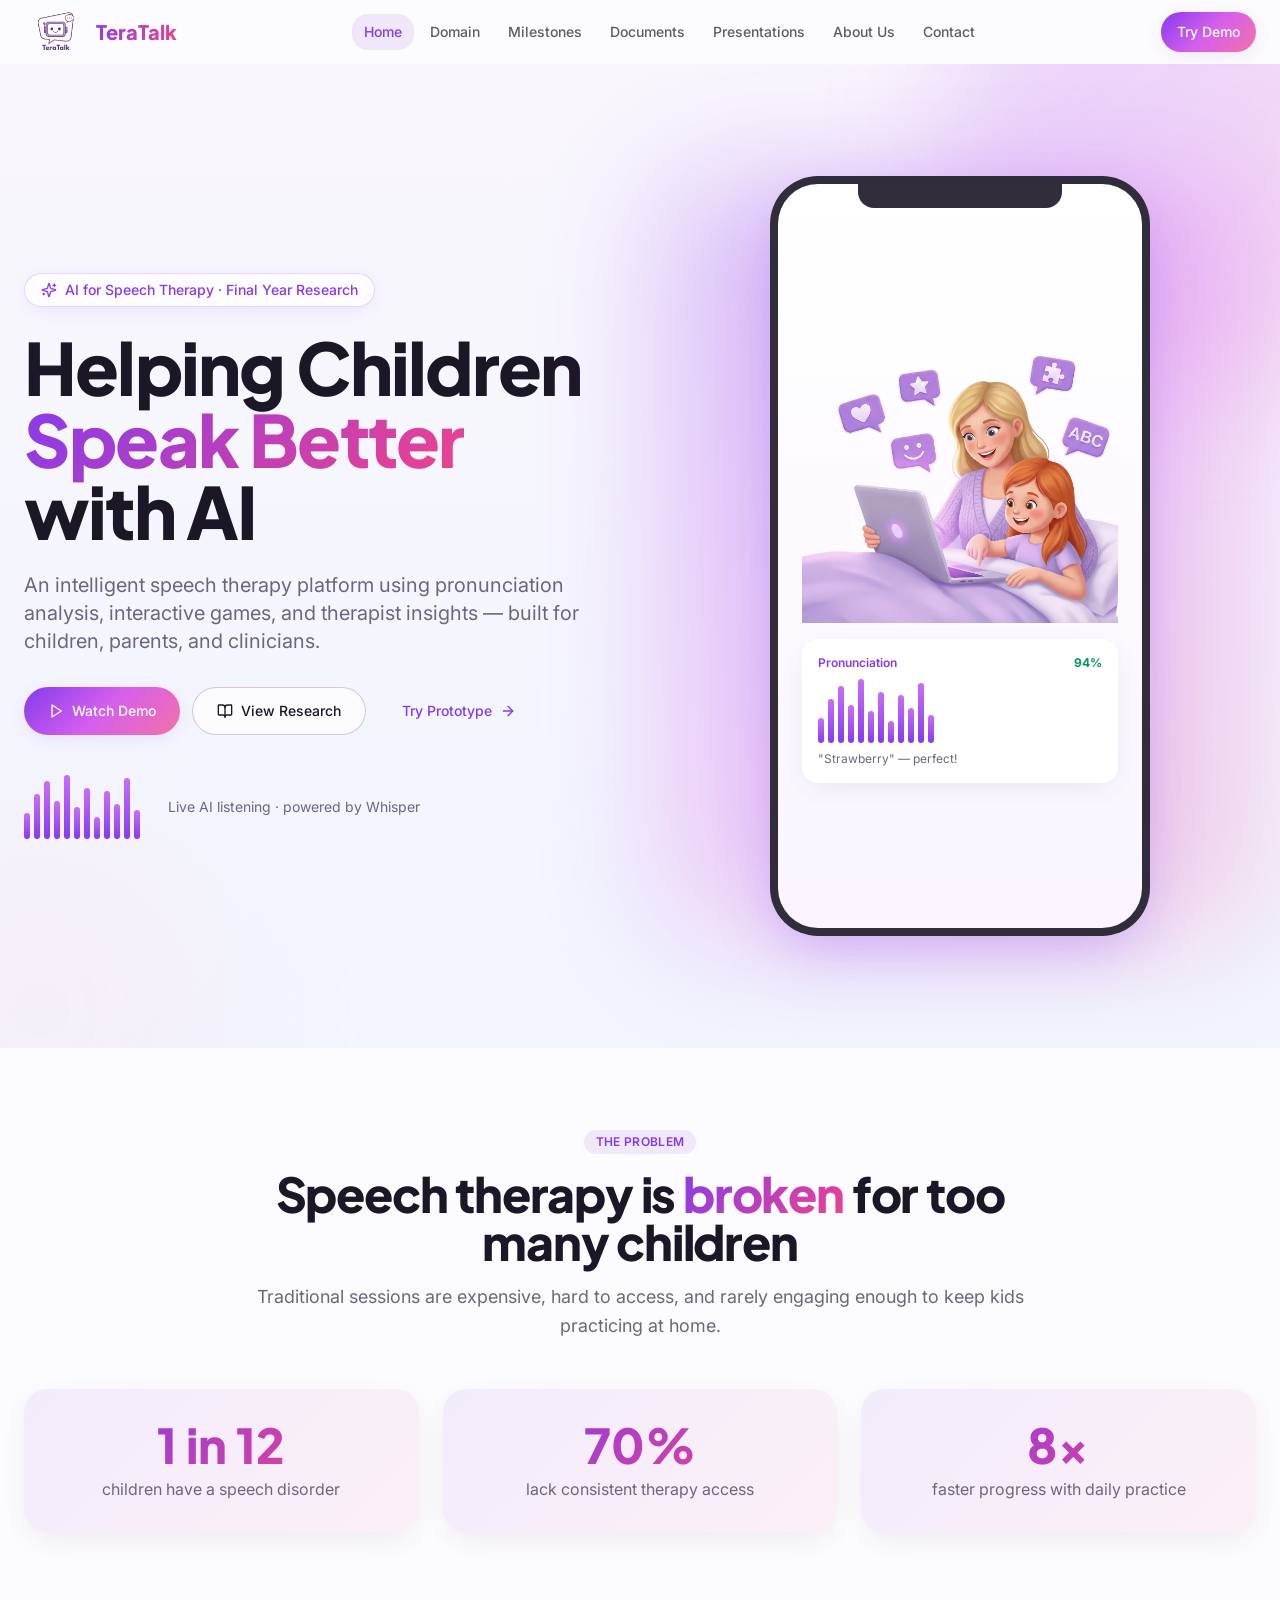
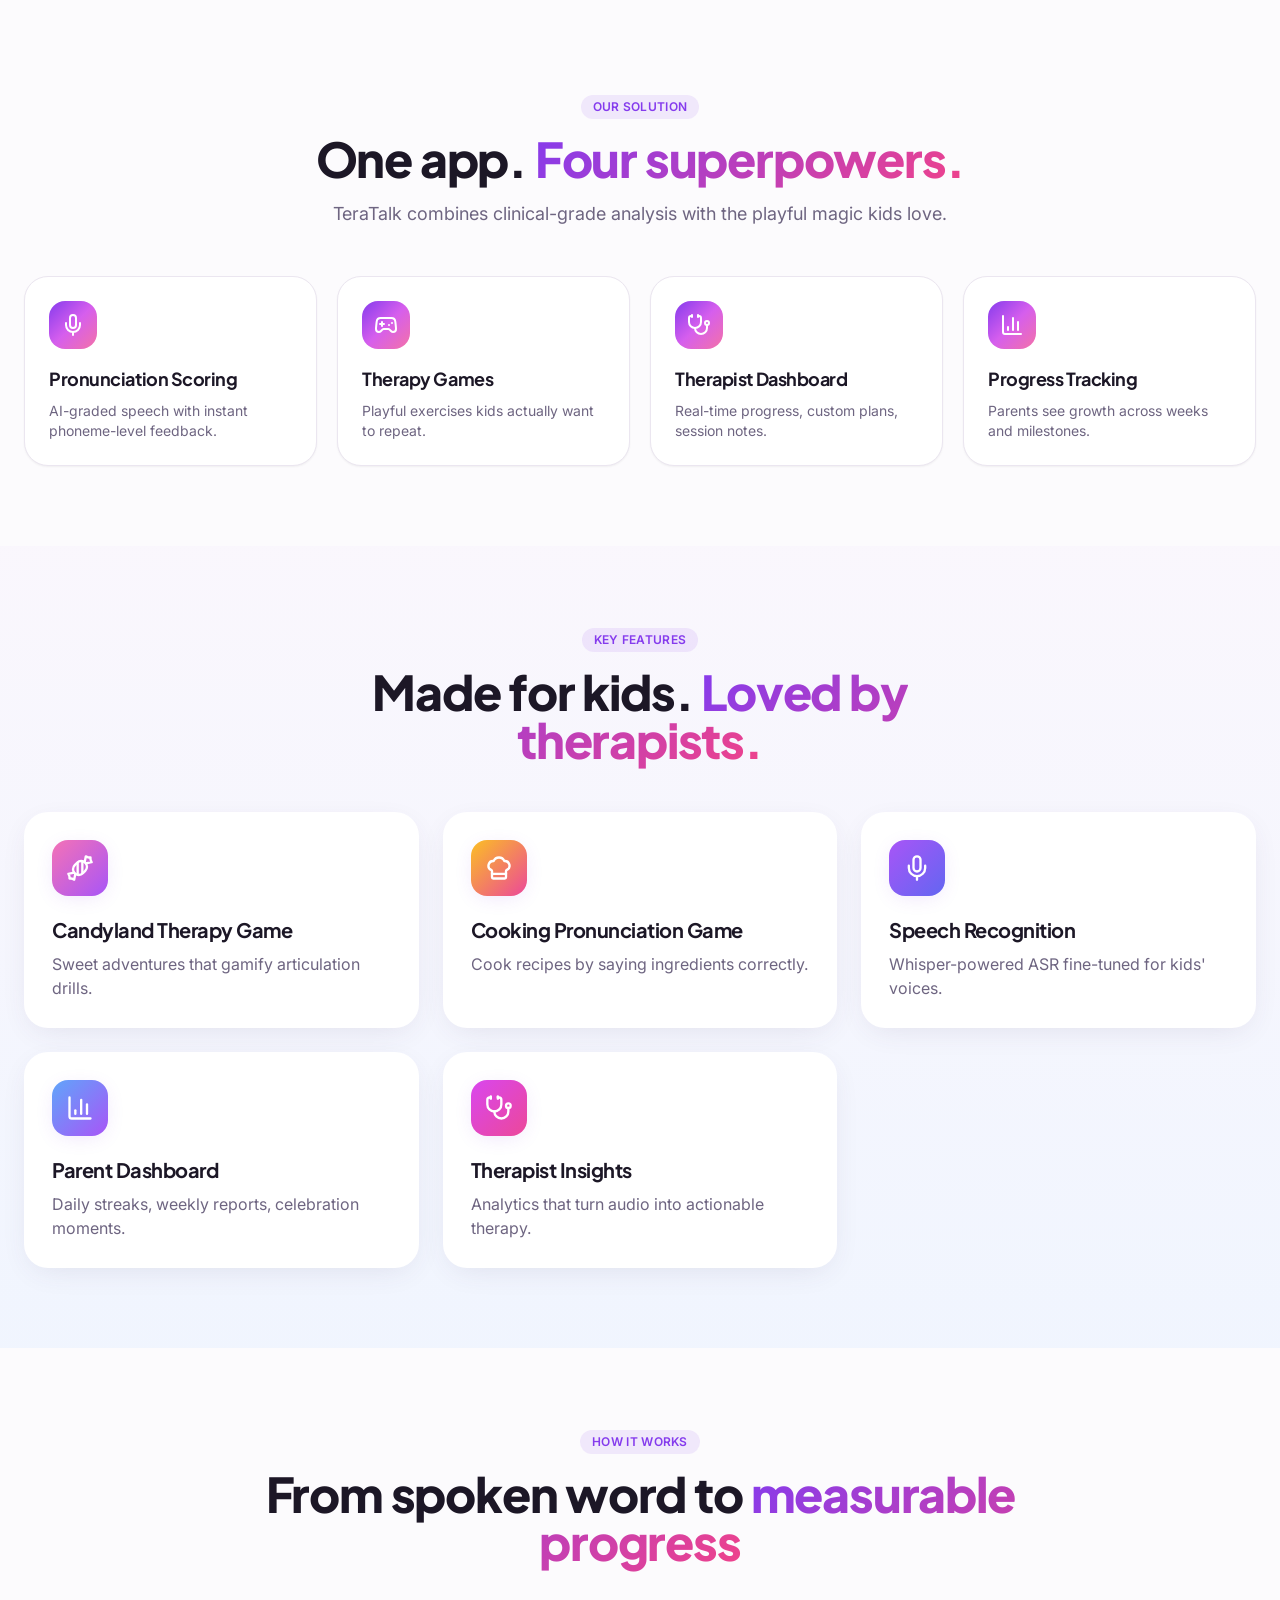
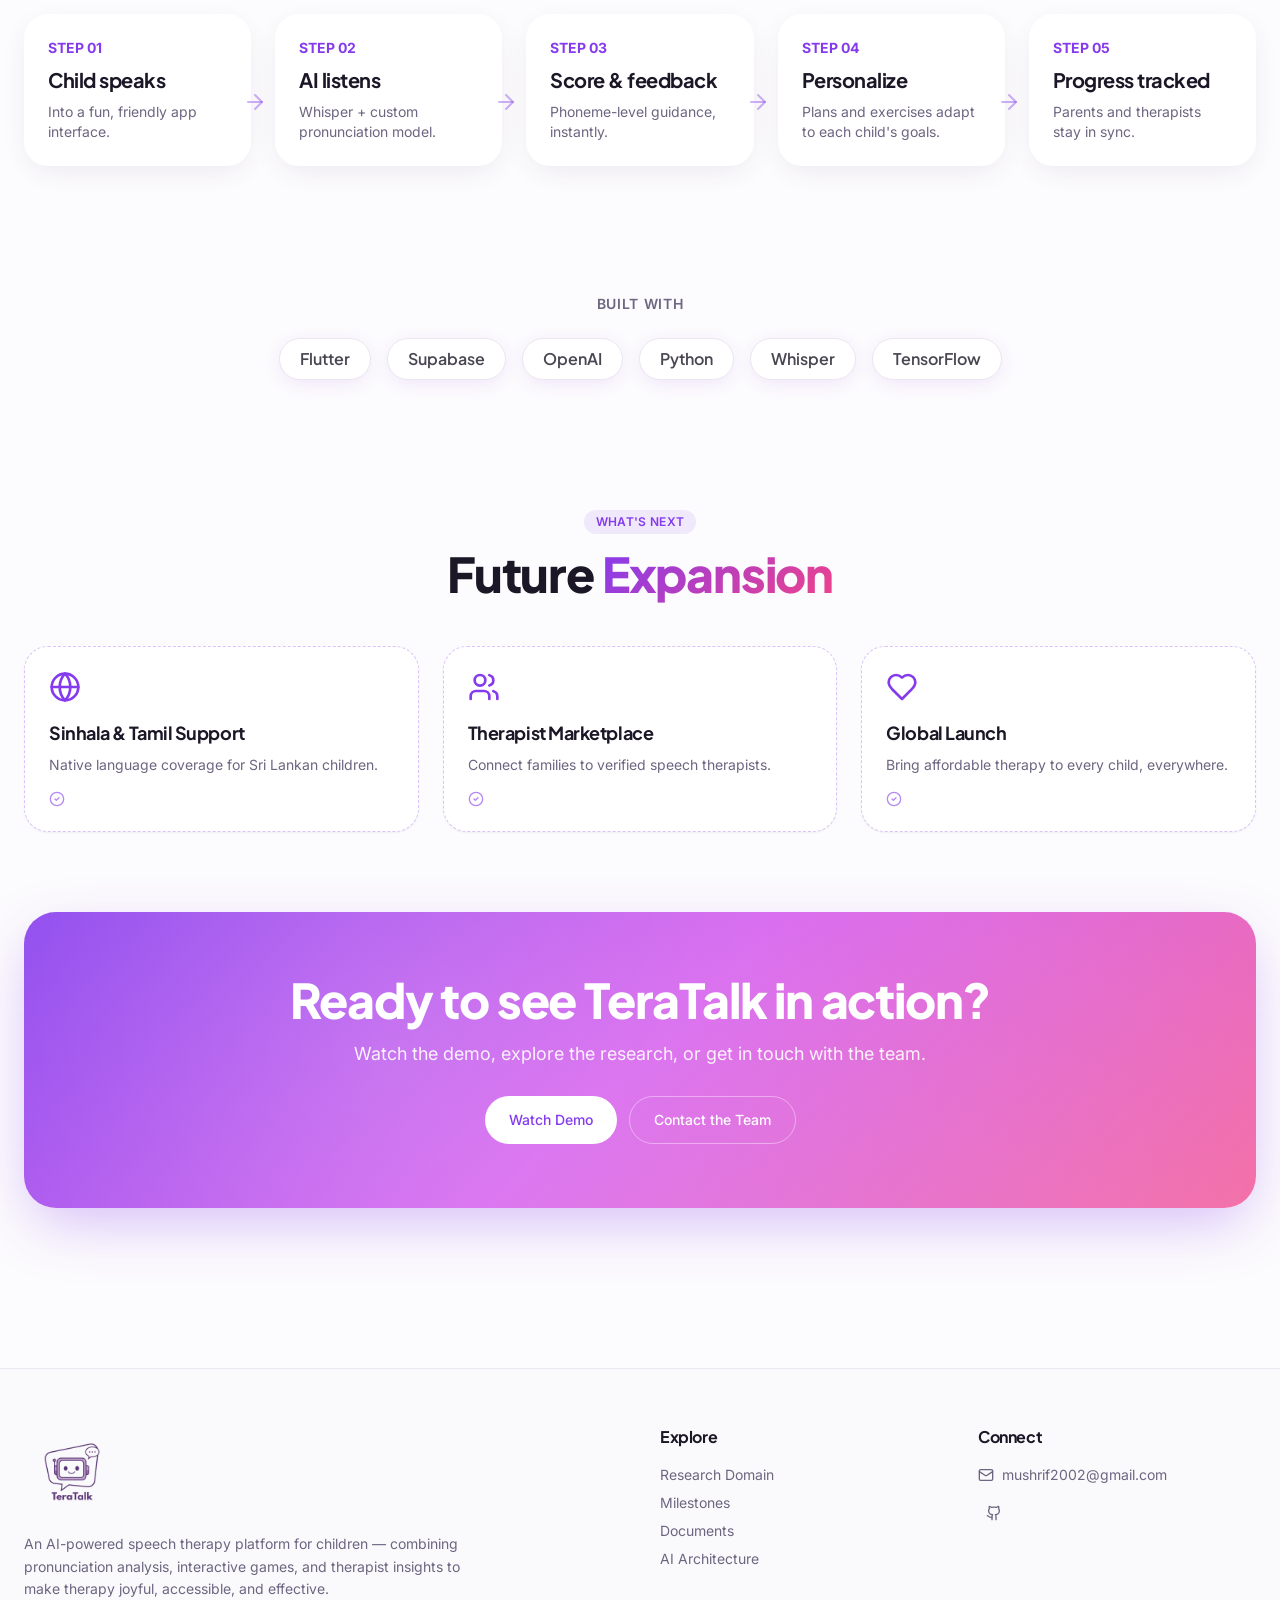
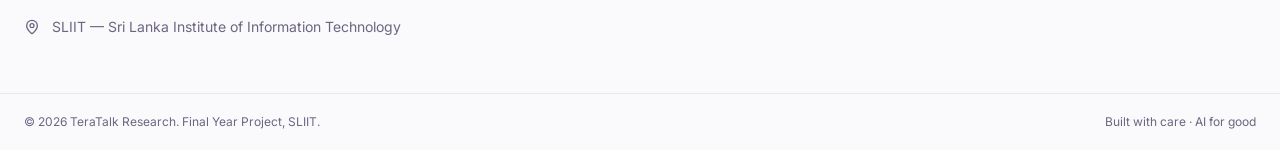
==== commit 54a2dcfd: "fix: update email addresses across multiple HTML files to reflect current team member contact inform" ====
--- a/index.html
+++ b/index.html
@@ -1995,12 +1995,14 @@
                     <rect width="20" height="16" x="2" y="4" rx="2"></rect>
                     <path d="m22 7-8.97 5.7a1.94 1.94 0 0 1-2.06 0L2 7"></path>
                   </svg>
-                  teratalk.research@sliit.lk
+                  mushrif2002@gmail.com
                 </li>
                 <li class="flex items-center gap-3 mt-3">
                   <a
-                    href="#"
+                    href="https://github.com/TeraTalk/"
                     aria-label="GitHub"
+                    rel="noopener noreferrer"
+                    target="_blank"
                     class="p-2 rounded-lg hover:bg-primary/10 hover:text-primary"
                     ><svg
                       xmlns="http://www.w3.org/2000/svg"
@@ -2018,28 +2020,7 @@
                         d="M15 22v-4a4.8 4.8 0 0 0-1-3.5c3 0 6-2 6-5.5.08-1.25-.27-2.48-1-3.5.28-1.15.28-2.35 0-3.5 0 0-1 0-3 1.5-2.64-.5-5.36-.5-8 0C6 2 5 2 5 2c-.3 1.15-.3 2.35 0 3.5A5.403 5.403 0 0 0 4 9c0 3.5 3 5.5 6 5.5-.39.49-.68 1.05-.85 1.65-.17.6-.22 1.23-.15 1.85v4"
                       ></path>
                       <path d="M9 18c-4.51 2-5-2-7-2"></path></svg></a
-                  ><a
-                    href="#"
-                    aria-label="LinkedIn"
-                    class="p-2 rounded-lg hover:bg-primary/10 hover:text-primary"
-                    ><svg
-                      xmlns="http://www.w3.org/2000/svg"
-                      width="24"
-                      height="24"
-                      viewBox="0 0 24 24"
-                      fill="none"
-                      stroke="currentColor"
-                      stroke-width="2"
-                      stroke-linecap="round"
-                      stroke-linejoin="round"
-                      class="lucide lucide-linkedin w-4 h-4"
-                    >
-                      <path
-                        d="M16 8a6 6 0 0 1 6 6v7h-4v-7a2 2 0 0 0-2-2 2 2 0 0 0-2 2v7h-4v-7a6 6 0 0 1 6-6z"
-                      ></path>
-                      <rect width="4" height="12" x="2" y="9"></rect>
-                      <circle cx="4" cy="4" r="2"></circle></svg
-                  ></a>
+                  >
                 </li>
               </ul>
             </div>
